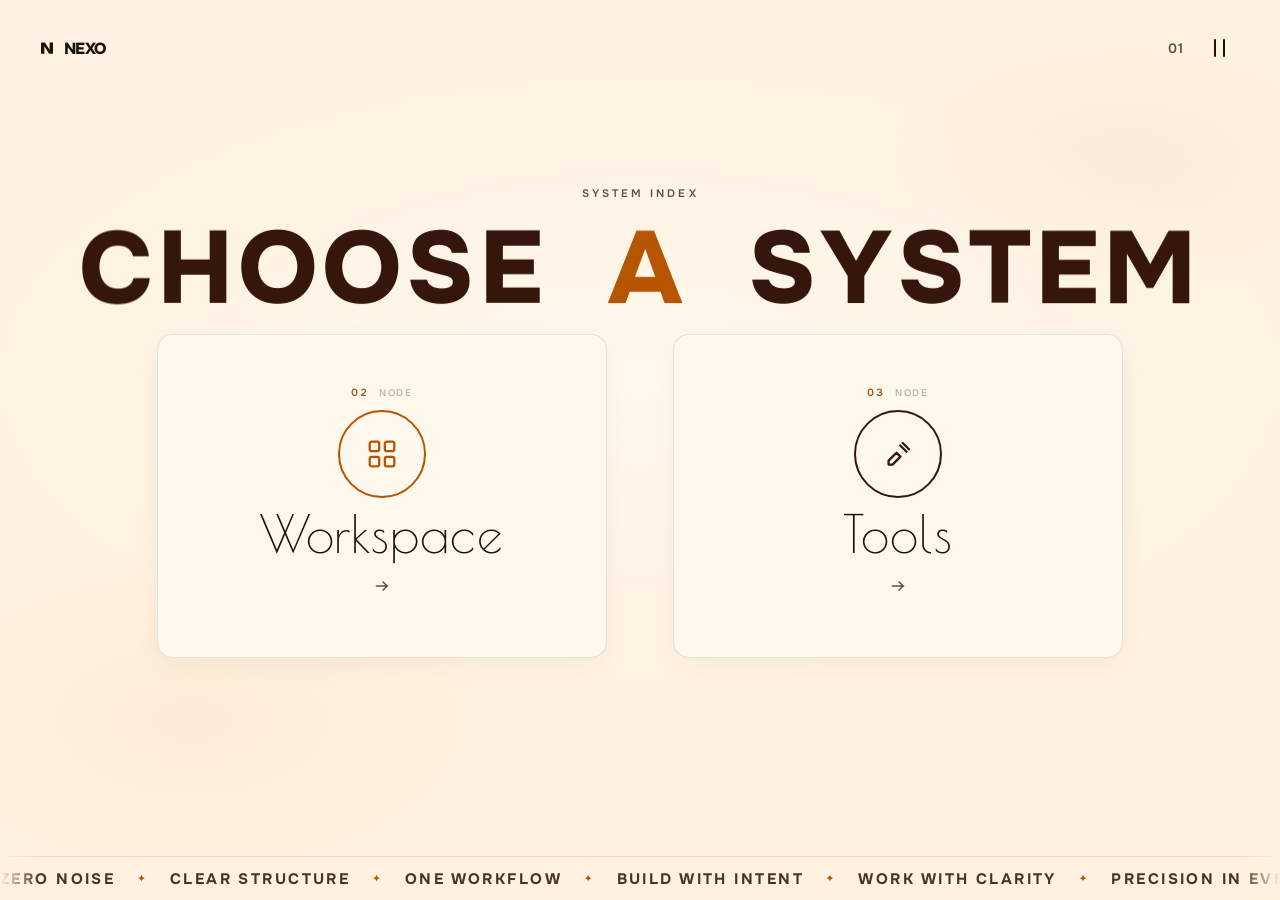
==== nexo-hero/index.html @ d5f2a780 "Add files via upload" ====
<!DOCTYPE html>
<html lang="en">
<head>
  <meta charset="UTF-8" />
  <meta name="viewport" content="width=device-width, initial-scale=1" />
  <title>NEXO — Choose a system</title>
  <meta name="description" content="NEXO workspace and tools in one place. Choose Workspace or Tools to continue — built for focused work." />
  <meta name="theme-color" content="#FFF2E0" />
  <link rel="icon" href="favicon.svg" type="image/svg+xml" />
  <link rel="apple-touch-icon" href="og.png" />
  <meta property="og:type" content="website" />
  <meta property="og:title" content="NEXO — Choose a system" />
  <meta property="og:description" content="Pick Workspace or Tools to continue. One calm system for projects and controls." />
  <meta property="og:image" content="og.png" />
  <meta property="og:image:width" content="1200" />
  <meta property="og:image:height" content="630" />
  <meta name="twitter:card" content="summary_large_image" />
  <meta name="twitter:title" content="NEXO — Choose a system" />
  <meta name="twitter:description" content="Pick Workspace or Tools to continue. One calm system for projects and controls." />
  <meta name="twitter:image" content="og.png" />
  <link rel="preconnect" href="https://fonts.googleapis.com" />
  <link rel="preconnect" href="https://fonts.gstatic.com" crossorigin />
  <link href="https://fonts.googleapis.com/css2?family=Inter:wght@500;600;700&family=Onest:wght@500;700;800&family=Poiret+One&display=swap" rel="stylesheet" />
  <link rel="stylesheet" href="nexo-menu/menu.css" />
  <link rel="stylesheet" href="nexo-wipe/wipe.css" />
  <link rel="stylesheet" href="nexo-login/login.css" />
  <link rel="stylesheet" href="style.css" />
  <link rel="stylesheet" href="nexo-workspace/workspace.css" />
  <link rel="stylesheet" href="nexo-tools/tools.css" />
  <link rel="stylesheet" href="vendor/lenis.css" />
  <link rel="stylesheet" href="nexo-scroll.css" />
  <script>
    /* Early session restore flag — runs before first paint to avoid hero flash */
    (function () {
      try {
        var s = sessionStorage.getItem("nexo_active_system");
        if (s === "workspace" || s === "tools") {
          document.documentElement.classList.add("nexo-will-restore");
        }
      } catch (e) {}
    })();
  </script>
  <style>
    /* Hold a neutral cream screen while session restores — no hero flash */
    html.nexo-will-restore body.is-booting .nav,
    html.nexo-will-restore body.is-booting .hero__eyebrow,
    html.nexo-will-restore body.is-booting .hero__title,
    html.nexo-will-restore body.is-booting .chooser-cards,
    html.nexo-will-restore body.is-booting .page-marquee,
    html.nexo-will-restore body.is-booting .hero,
    html.nexo-will-restore body.is-booting .motion-lines {
      opacity: 0 !important;
      visibility: hidden !important;
      pointer-events: none !important;
    }
    html.nexo-will-restore body {
      background: #FFF2E0 !important;
    }
    /* Smooth fade-in once the module view is shown */
    html.nexo-will-restore .module-view.is-on {
      animation: nexoRestoreIn 0.28s ease-out both;
    }
    @keyframes nexoRestoreIn {
      from { opacity: 0; }
      to { opacity: 1; }
    }
  </style>
  <noscript>
    <style>
      /* If JS never runs, don't leave the hero permanently hidden — reveal it statically. */
      body.is-booting .nav,
      body.is-booting .hero__eyebrow,
      body.is-booting .hero__title,
      body.is-booting .chooser-cards,
      body.is-booting .page-marquee {
        opacity: 1 !important;
        pointer-events: auto !important;
      }
      body { overflow: auto !important; }
      html.nexo-will-restore body.is-booting .nav,
      html.nexo-will-restore body.is-booting .hero__eyebrow,
      html.nexo-will-restore body.is-booting .hero__title,
      html.nexo-will-restore body.is-booting .chooser-cards,
      html.nexo-will-restore body.is-booting .page-marquee {
        opacity: 1 !important;
        visibility: visible !important;
        pointer-events: auto !important;
      }
    </style>
  </noscript>
</head>
<body class="is-booting">
  <noscript>
    <p class="nexo-noscript">NEXO needs JavaScript to open Workspace and Tools. Enable JavaScript, then reload.</p>
  </noscript>

  <div id="nexoLive" class="sr-only" aria-live="polite" aria-atomic="true"></div>
  <div id="nexoToast" class="nexo-toast" role="status" aria-live="off" aria-atomic="true" hidden>
    <span id="nexoToastIcon" class="nexo-toast__icon" aria-hidden="true"></span>
    <span id="nexoToastText"></span>
    <button id="nexoToastAction" class="nexo-toast__action" type="button" hidden></button>
  </div>
  <div class="motion-lines" aria-hidden="true">
    <span></span><span></span><span></span><span></span>
  </div>

  <div id="nexoWipe" class="nexo-wipe" aria-hidden="true">
    <div class="pt__panel pt__panel--primary" id="nexoWipePrimary">
      <svg class="pt__cap pt__cap--top" viewBox="0 0 100 12" preserveAspectRatio="none" aria-hidden="true">
        <path d="M 0 12 C 30 0 70 0 100 12 Z"></path>
      </svg>
      <svg class="pt__cap pt__cap--bottom" viewBox="0 0 100 12" preserveAspectRatio="none" aria-hidden="true">
        <path d="M 0 0 C 30 12 70 12 100 0 Z"></path>
      </svg>
    </div>
    <div class="pt__panel pt__panel--ink" id="nexoWipeInk">
      <svg class="pt__cap pt__cap--top" viewBox="0 0 100 12" preserveAspectRatio="none" aria-hidden="true">
        <path d="M 0 12 C 30 0 70 0 100 12 Z"></path>
      </svg>
      <svg class="pt__cap pt__cap--bottom" viewBox="0 0 100 12" preserveAspectRatio="none" aria-hidden="true">
        <path d="M 0 0 C 30 12 70 12 100 0 Z"></path>
      </svg>
      <p class="pt__label" id="nexoWipeLabel">Home</p>
    </div>
  </div>


  <nav class="nav" aria-label="Primary">
    <a class="nav__logo interactive" href="#home" aria-label="NEXO home">
      <svg class="nav__mark" viewBox="0 0 24 24" aria-hidden="true">
        <path d="M4 4.5h5.2L15.5 14.2V4.5H20v15h-5.2L8.5 9.8V19.5H4V4.5Z" fill="currentColor"/>
      </svg>
      <span>NEXO</span>
    </a>
    <div class="nav__right">
      <span class="nav__num" aria-hidden="true">01</span>
      <button type="button" class="nav__menu interactive" id="menuBtn" aria-expanded="false" aria-controls="sideMenu" aria-label="Open menu">
        <span class="nav__menu-icon" aria-hidden="true">
          <span class="nav__menu-line nav__menu-line--1"></span>
          <span class="nav__menu-line nav__menu-line--2"></span>
        </span>
      </button>
    </div>
  </nav>

  <div class="menu-overlay" id="menuOverlay" aria-hidden="true">
    <div class="menu-scrim"></div>
  </div>
  <aside class="side-menu" id="sideMenu" role="dialog" aria-modal="true" aria-label="Site menu" aria-hidden="true">
    <div class="side-menu__orange" aria-hidden="true">
      <svg class="side-menu__orange-cap" viewBox="0 0 20 100" preserveAspectRatio="none">
        <path d="M 16 0 C 6 22, 2 48, 6 72 C 9 88, 13 96, 16 100 L 20 100 L 20 0 Z"></path>
      </svg>
      <div class="side-menu__orange-body"></div>
    </div>
    <div class="side-menu__brown">
      <svg class="side-menu__brown-cap" viewBox="0 0 20 100" preserveAspectRatio="none" aria-hidden="true">
        <path d="M 15.2 0 C 5.5 22, 1.8 48, 5.5 72 C 8.5 88, 12.5 96, 15.2 100 L 20 100 L 20 0 Z"></path>
      </svg>
      <div class="side-menu__sheet">
        <div class="side-menu__inner">
          <div class="side-menu__top">
            <span class="side-menu__label">Menu</span>
          </div>
          <ul class="side-menu__nav">
            <li><a href="#home" class="is-active interactive"><span class="side-menu__num">01</span> Home</a></li>
            <li><a href="#workspace" class="interactive"><span class="side-menu__num">02</span> Workspace</a></li>
            <li><a href="#tools" class="interactive"><span class="side-menu__num">03</span> Tools</a></li>
          </ul>
        </div>
      </div>
    </div>
  </aside>

  <main class="hero" id="home">
    <p class="hero__eyebrow" data-reveal>System index</p>
    <h1 class="hero__title" aria-label="CHOOSE A SYSTEM">
      <span class="hero__word" data-split>CHOOSE</span>
      <span class="hero__word accent" data-split>A</span>
      <span class="hero__word" data-split>SYSTEM</span>
    </h1>
    <div class="chooser-cards">
      <a href="#workspace" class="chooser-card workspace" data-system="workspace" aria-label="Continue to Workspace — sign in required" title="Sign in to open Workspace">
        <div class="chooser-card-border" aria-hidden="true"></div>
        <div class="overlay" aria-hidden="true"></div>
        <div class="chooser-card-meta">
          <span class="chooser-card-index">02</span>
          <span class="chooser-card-node">NODE</span>
        </div>
        <div class="circle" aria-hidden="true">
          <span class="icon">
            <svg viewBox="0 0 18 18" fill="none">
              <rect x="2.5" y="2.5" width="5" height="5" rx="1" stroke="currentColor" stroke-width="1.2"/>
              <rect x="10.5" y="2.5" width="5" height="5" rx="1" stroke="currentColor" stroke-width="1.2"/>
              <rect x="2.5" y="10.5" width="5" height="5" rx="1" stroke="currentColor" stroke-width="1.2"/>
              <rect x="10.5" y="10.5" width="5" height="5" rx="1" stroke="currentColor" stroke-width="1.2"/>
            </svg>
          </span>
        </div>
        <h3>Workspace</h3>
        <span class="card-arrow" aria-hidden="true">
          <svg viewBox="0 0 16 16" fill="none">
            <path d="M3 8h10M9 4.5L12.5 8 9 11.5" stroke="currentColor" stroke-width="1.35" stroke-linecap="round" stroke-linejoin="round"/>
          </svg>
        </span>
        <span class="chooser-card-foot">Continue to Workspace</span>
      </a>

      <a href="#tools" class="chooser-card tools" data-system="tools" aria-label="Continue to Tools — sign in required" title="Sign in to open Tools">
        <div class="chooser-card-border" aria-hidden="true"></div>
        <div class="overlay" aria-hidden="true"></div>
        <div class="chooser-card-meta">
          <span class="chooser-card-index">03</span>
          <span class="chooser-card-node">NODE</span>
        </div>
        <div class="circle" aria-hidden="true">
          <span class="icon">
            <svg viewBox="0 0 18 18" fill="none">
              <path d="M11.5 3.2l3.3 3.3M10.2 4.5l3.3 3.3M4 12.5l4.2-4.2 2.1 2.1L6.1 14.6H4v-2.1z" stroke="currentColor" stroke-width="1.2" stroke-linecap="round" stroke-linejoin="round"/>
            </svg>
          </span>
        </div>
        <h3>Tools</h3>
        <span class="card-arrow" aria-hidden="true">
          <svg viewBox="0 0 16 16" fill="none">
            <path d="M3 8h10M9 4.5L12.5 8 9 11.5" stroke="currentColor" stroke-width="1.35" stroke-linecap="round" stroke-linejoin="round"/>
          </svg>
        </span>
        <span class="chooser-card-foot">Continue to Tools</span>
      </a>
    </div>
  </main>

  <div class="ws-login" id="wsLogin" aria-hidden="true">
    <div class="ws-login__split">
      <div class="ws-login__brand" id="wsLoginBrand" aria-hidden="true">
        <div class="ws-login__guides" id="wsLoginGuides">
          <span class="ws-login__guide ws-login__guide--h1"></span>
          <span class="ws-login__guide ws-login__guide--h2"></span>
          <span class="ws-login__guide ws-login__guide--d1"></span>
          <span class="ws-login__guide ws-login__guide--d2"></span>
        </div>
        <div class="ws-login__w-stage" id="wsWStage">
          <span class="ws-login__origin"></span>
          <svg class="ws-login__w-svg" id="wsMarkW" data-mark="w" viewBox="0 0 200 180" fill="none" xmlns="http://www.w3.org/2000/svg" aria-hidden="true">
            <path class="ws-login__w-ghost" d="M18 28 L50 28 L76 130 L100 58 L124 130 L150 28 L182 28 L142 152 L112 152 L100 108 L88 152 L58 152 Z"/>
            <path class="ws-login__w-stroke ws-login__w-stroke--1" d="M18 28 L50 28 L76 130"/>
            <path class="ws-login__w-stroke ws-login__w-stroke--2" d="M76 130 L100 58"/>
            <path class="ws-login__w-stroke ws-login__w-stroke--3" d="M100 58 L124 130"/>
            <path class="ws-login__w-stroke ws-login__w-stroke--4" d="M124 130 L150 28 L182 28"/>
            <path class="ws-login__w-stroke ws-login__w-stroke--5" d="M58 152 L88 152 L100 108 L112 152 L142 152"/>
            <path class="ws-login__w-fill" d="M18 28 L50 28 L76 130 L100 58 L124 130 L150 28 L182 28 L142 152 L112 152 L100 108 L88 152 L58 152 Z"/>
          </svg>
          <svg class="ws-login__w-svg" id="wsMarkT" data-mark="t" viewBox="0 0 200 180" fill="none" xmlns="http://www.w3.org/2000/svg" aria-hidden="true" hidden>
            <path class="ws-login__w-ghost" d="M28 28 L172 28 L172 55 L118 55 L118 152 L82 152 L82 55 L28 55 Z"/>
            <path class="ws-login__w-stroke ws-login__w-stroke--1" d="M28 42 L100 42"/>
            <path class="ws-login__w-stroke ws-login__w-stroke--2" d="M100 42 L172 42"/>
            <path class="ws-login__w-stroke ws-login__w-stroke--3" d="M100 42 L100 152"/>
            <path class="ws-login__w-stroke ws-login__w-stroke--4" d="M100 100 L100 152"/>
            <path class="ws-login__w-stroke ws-login__w-stroke--5" d="M82 152 L118 152"/>
            <path class="ws-login__w-fill" d="M28 28 L172 28 L172 55 L118 55 L118 152 L82 152 L82 55 L28 55 Z"/>
          </svg>
        </div>
        <span class="ws-login__meta-l" id="wsLoginMetaL">NEXO / SYSTEM 02</span>
      </div>
      <div class="ws-login__divider" aria-hidden="true">
        <svg viewBox="0 0 56 1000" preserveAspectRatio="none" xmlns="http://www.w3.org/2000/svg">
          <path d="M30 0 C 22 140, 40 280, 26 420 C 14 560, 42 700, 28 820 C 18 910, 34 960, 30 1000 L 56 1000 L 56 0 Z"/>
        </svg>
      </div>
      <div class="ws-login__panel" role="dialog" aria-modal="true" aria-labelledby="wsLoginTitle">
        <div class="ws-login__panel-inner">
          <button type="button" class="ws-login__back interactive" id="wsLoginBack" aria-label="Back to system selection">
            <span class="ws-login__back-icon" aria-hidden="true">
              <svg viewBox="0 0 24 24" fill="none" stroke="currentColor" stroke-width="1.7" stroke-linecap="round" stroke-linejoin="round">
                <path d="M19 12H5"/><path d="M12 19l-7-7 7-7"/>
              </svg>
            </span>
            <span>Back to systems</span>
          </button>
          <h2 class="ws-login__title" id="wsLoginTitle"><span>Sign in to</span><span id="wsLoginTitleTarget">Workspace</span></h2>
          <p class="ws-login__subtitle" id="wsLoginSubtitle">Use your NEXO credentials to enter this system.</p>
          <p class="ws-login__hint" id="wsLoginHint">Demo access · <strong>admin</strong> / <strong>admin</strong></p>
          <p class="ws-login__error" id="wsLoginError" role="alert" aria-live="assertive"></p>
          <form class="ws-login__form" id="wsLoginForm" action="#" method="post" autocomplete="on" novalidate>
            <div class="ws-login__field">
              <label for="wsUser">Username</label>
              <div class="ws-login__input" id="wsUserWrap">
                <svg class="ws-login__input-icon" viewBox="0 0 24 24" fill="none" stroke="currentColor" stroke-width="1.55" stroke-linecap="round" stroke-linejoin="round" aria-hidden="true">
                  <circle cx="12" cy="8" r="3.25"/>
                  <path d="M5.5 19.5c.9-3.2 3.3-5 6.5-5s5.6 1.8 6.5 5"/>
                </svg>
                <input id="wsUser" name="username" type="text" placeholder="Your username" autocomplete="username" autocapitalize="none" autocorrect="off" spellcheck="false" maxlength="100" required aria-describedby="wsLoginError" />
              </div>
            </div>
            <div class="ws-login__field">
              <label for="wsPass">Password</label>
              <div class="ws-login__input pw-wrap" id="wsPassWrap">
                <svg class="ws-login__input-icon" viewBox="0 0 24 24" fill="none" stroke="currentColor" stroke-width="1.55" stroke-linecap="round" stroke-linejoin="round" aria-hidden="true">
                  <rect x="4" y="10" width="16" height="10" rx="1.5"/>
                  <path d="M8 10V7a4 4 0 0 1 8 0v3"/>
                </svg>
                <input id="wsPass" name="password" type="password" placeholder="Enter your password" autocomplete="current-password" required aria-describedby="wsLoginError" />
                <button type="button" class="ws-login__eye interactive" id="wsPassToggle" aria-label="Show password" aria-pressed="false">
                  <svg viewBox="0 0 24 24" fill="none" stroke="currentColor" stroke-width="1.55" stroke-linecap="round" stroke-linejoin="round" aria-hidden="true">
                    <path d="M1 12s4-7 11-7 11 7 11 7-4 7-11 7-11-7-11-7z"/>
                    <circle cx="12" cy="12" r="3"/>
                  </svg>
                </button>
              </div>
              <div class="ws-login__field-row">
                <button type="button" class="ws-login__forgot interactive" id="wsForgot">Forgot password?</button>
              </div>
            </div>
            <button type="submit" class="ws-login__submit interactive" id="wsLoginSubmit">
              <span class="ws-login__submit-label" id="wsLoginSubmitLabel">Sign in to Workspace</span>
              <span class="ws-login__submit-arrow" aria-hidden="true">
                <svg viewBox="0 0 16 16" fill="none" stroke="currentColor" stroke-width="1.55" stroke-linecap="round" stroke-linejoin="round">
                  <path d="M3 8h10"/><path d="M9 4.5L12.5 8 9 11.5"/>
                </svg>
              </span>
              <span class="ws-login__submit-shine" aria-hidden="true"></span>
            </button>
          </form>
        </div>
        <span class="ws-login__meta-r">SECURE ACCESS · 2026</span>
      </div>
    </div>
  </div>
  <div class="carrot-rain" id="carrotRain" aria-hidden="true"></div>

  <!-- ===== WORKSPACE (original NEXO phase-2 chrome) ===== -->
    <section class="module-view" id="view-workspace" hidden aria-hidden="true">
<aside class="nexo-rail" id="nexoRail" aria-label="Quick navigation">
    <span class="nexo-rail__thumb" id="nexoRailThumb" aria-hidden="true"></span>
    <span class="nexo-rail__edge" id="nexoRailEdge" aria-hidden="true"></span>
    <button type="button" class="nexo-rail__logo" id="nexoRailHome" data-tip="Home" title="Home">W</button>
    <div class="nexo-rail__mid">
<button type="button" class="nexo-rail__btn is-active" data-page="dashboard" data-tip="Dashboard" aria-label="Dashboard">
      <svg viewBox="0 0 20 20" fill="none" aria-hidden="true"><rect x="3" y="3" width="6" height="6" rx="1.2" stroke="currentColor" stroke-width="1.5"/><rect x="11" y="3" width="6" height="6" rx="1.2" stroke="currentColor" stroke-width="1.5"/><rect x="3" y="11" width="6" height="6" rx="1.2" stroke="currentColor" stroke-width="1.5"/><rect x="11" y="11" width="6" height="6" rx="1.2" stroke="currentColor" stroke-width="1.5"/></svg>
    </button>
    <button type="button" class="nexo-rail__btn" data-page="new" data-tip="New" aria-label="New">
      <svg viewBox="0 0 20 20" fill="none" stroke="currentColor" stroke-width="1.5" aria-hidden="true"><path d="M10 4v12M4 10h12" stroke-linecap="round"/></svg>
    </button>
    <button type="button" class="nexo-rail__btn" data-page="search" data-tip="Search" aria-label="Search">
      <svg viewBox="0 0 20 20" fill="none" stroke="currentColor" stroke-width="1.5" aria-hidden="true"><circle cx="9" cy="9" r="5.5"/><path d="M13.5 13.5L17 17" stroke-linecap="round"/></svg>
    </button>
    <button type="button" class="nexo-rail__btn" data-page="all" data-tip="History" aria-label="History">
      <svg viewBox="0 0 20 20" fill="none" stroke="currentColor" stroke-width="1.5" aria-hidden="true"><path d="M4 5h12M4 10h12M4 15h8" stroke-linecap="round"/></svg>
    </button>
    <button type="button" class="nexo-rail__btn" data-page="trash" data-tip="Trash" aria-label="Trash">
      <svg viewBox="0 0 20 20" fill="none" stroke="currentColor" stroke-width="1.5" aria-hidden="true"><path d="M5 6h10l-.8 10.2A1 1 0 0113.2 17H6.8a1 1 0 01-1-.8L5 6zM8 6V4.5A1.5 1.5 0 019.5 3h1A1.5 1.5 0 0112 4.5V6M3.5 6h13" stroke-linecap="round" stroke-linejoin="round"/></svg>
    </button>
    <button type="button" class="nexo-rail__btn" data-page="parties" data-tip="Parties" aria-label="Parties">
      <svg viewBox="0 0 20 20" fill="none" stroke="currentColor" stroke-width="1.5" aria-hidden="true"><circle cx="10" cy="7" r="2.5"/><path d="M4.5 16c0-2.5 2.5-4 5.5-4s5.5 1.5 5.5 4" stroke-linecap="round"/></svg>
    </button>
    <button type="button" class="nexo-rail__btn" data-page="ledger" data-tip="Ledger" aria-label="Ledger">
      <svg viewBox="0 0 20 20" fill="none" stroke="currentColor" stroke-width="1.5" aria-hidden="true"><rect x="4" y="3" width="12" height="14" rx="1.5"/><path d="M7 7h6M7 10h6M7 13h4" stroke-linecap="round"/></svg>
    </button>
    <button type="button" class="nexo-rail__btn" data-page="banks" data-tip="Banks" aria-label="Banks">
      <svg viewBox="0 0 20 20" fill="none" stroke="currentColor" stroke-width="1.5" aria-hidden="true"><path d="M3 8l7-4 7 4M4 8v7h12V8M2 16h16" stroke-linecap="round" stroke-linejoin="round"/></svg>
    </button>
    </div>
    <div class="nexo-rail__foot">
    <button type="button" class="nexo-rail__btn" data-page="settings" data-tip="Settings" aria-label="Settings">
      <svg viewBox="0 0 20 20" fill="none" stroke="currentColor" stroke-width="1.5" aria-hidden="true"><circle cx="10" cy="10" r="2.5"/><path d="M10 3.5v2M10 14.5v2M3.5 10h2M14.5 10h2M5.4 5.4l1.4 1.4M13.2 13.2l1.4 1.4M5.4 14.6l1.4-1.4M13.2 6.8l1.4-1.4" stroke-linecap="round"/></svg>
    </button>
    <button type="button" class="nexo-rail__btn rail-admin-only" data-page="admin" data-tip="Admin" aria-label="Admin">
      <svg viewBox="0 0 20 20" fill="none" stroke="currentColor" stroke-width="1.5" aria-hidden="true"><path d="M10 2.5l1.8 3.6 4 .6-2.9 2.8.7 4L10 11.8 6.4 13.5l.7-4L4.2 6.7l4-.6L10 2.5z" stroke-linejoin="round"/></svg>
    </button>
    </div>
  </aside>

<header class="nexo-shell" id="nexoShell" role="banner">
    <div class="nexo-shell__left">
      <button type="button" class="nexo-shell__rail-btn" id="nexoShellRailBtn" aria-label="Toggle sidebar" data-tip="Sidebar">
        <svg viewBox="0 0 24 24" fill="none" stroke="currentColor" stroke-width="1.8" stroke-linecap="round" aria-hidden="true">
          <rect x="3" y="4" width="18" height="16" rx="2"/>
          <path d="M9 4v16"/>
        </svg>
      </button>
      <span class="nexo-shell__app">Workspace</span>
    </div>
    <div class="nexo-shell__right">
      <button type="button" class="nexo-shell__btn nexo-shell__btn--icon" id="nexoShellBackup" aria-label="Backup" data-tip="Backup">
        <svg viewBox="0 0 16 16" fill="none" aria-hidden="true"><path d="M8 2.5v8M5 7.5l3 3 3-3M3 12.5h10" stroke="currentColor" stroke-width="1.4" stroke-linecap="round" stroke-linejoin="round"/></svg>
      </button>
      <button type="button" class="nexo-shell__btn nexo-shell__btn--icon" id="nexoShellRestore" aria-label="Restore" data-tip="Restore">
        <svg viewBox="0 0 16 16" fill="none" aria-hidden="true"><path d="M8 13.5v-8M5 8.5l3-3 3 3M3 3.5h10" stroke="currentColor" stroke-width="1.4" stroke-linecap="round" stroke-linejoin="round"/></svg>
      </button>
      <button type="button" class="nexo-shell__btn nexo-shell__btn--exit" id="nexoShellExit" aria-label="Exit">
        <svg viewBox="0 0 16 16" fill="none" aria-hidden="true"><path d="M6 3.5L2.5 8 6 12.5M2.5 8H13.5" stroke="currentColor" stroke-width="1.4" stroke-linecap="round" stroke-linejoin="round"/></svg>
        <span class="label">Exit</span>
      </button>
    </div>
  </header>

  <div class="topbar">
    <div class="topbar-actions">
      <div class="nexo-search nexo-search--top topbar-search">
        <svg viewBox="0 0 24 24" fill="none" stroke="currentColor" stroke-width="2" stroke-linecap="round" stroke-linejoin="round" aria-hidden="true"><circle cx="11" cy="11" r="7"/><line x1="21" y1="21" x2="16.65" y2="16.65"/></svg>
        <input id="topSearchInput" type="text" placeholder="Search party, slip no..." autocomplete="off" />
        <kbd>/</kbd>
      </div>
    </div>
    <div class="topbar-center">
      <h1 class="topbar-page-title" id="topbarTitle">DASHBOARD</h1>
      <p class="topbar-page-meta" id="topbarMeta"></p>
    </div>
    <div class="topbar-end">
      <button type="button" class="btn" data-page="search" id="topbarFindBtn">Find</button>
      <button type="button" class="btn primary" data-page="new" id="topbarNewBtn">+ New Slip</button>
      <button type="button" class="btn" id="topbarBlankBtn" title="Start a blank new slip" hidden>+ Blank</button>
      <button type="button" class="btn primary" id="topbarSaveBtn" title="Save (Ctrl+Enter)" hidden>Save</button>
      <span class="search-result-pill" id="topbarSearchMeta" hidden>0 results</span>
      <button type="button" class="btn primary" id="topbarSearchBtn" title="Run search" hidden>Search</button>
      <span class="search-result-pill" id="topbarHistoryMeta" hidden>0 slips</span>
      <button type="button" class="btn" id="topbarHistoryRefresh" title="Reload list" hidden>Refresh</button>
      <button type="button" class="btn" id="topbarHistoryPrint" title="Print full register" hidden>Print</button>
      <span class="nexo-del-slot nexo-del-slot--md"><button type="button" class="nexo-del nexo-del--md" id="topbarHistoryDelete" data-label="Delete" title="Move selected to Deleted" aria-label="Delete selected" hidden><span class="nexo-del__gfx" aria-hidden="true"><svg class="nexo-del__lid" viewBox="0 0 448 512" focusable="false"><path d="M135.2 17.7L128 32H32C14.3 32 0 46.3 0 64S14.3 96 32 96H416c17.7 0 32-14.3 32-32s-14.3-32-32-32H320l-7.2-14.3C307.4 6.8 296.3 0 284.2 0H163.8c-12.1 0-23.2 6.8-28.6 17.7z"/></svg><svg class="nexo-del__can" viewBox="0 0 448 512" focusable="false"><path d="M416 128H32L53.2 467c1.6 25.3 22.6 45 47.9 45H346.9c25.3 0 46.3-19.7 47.9-45L416 128z"/></svg></span></button></span>
      <span class="search-result-pill" id="topbarTrashMeta" hidden>0 slips</span>
      <button type="button" class="btn" id="topbarTrashRefresh" title="Reload list" hidden>Refresh</button>
      <button type="button" class="btn" id="topbarTrashPrint" title="Print deleted register" hidden>Print</button>
      <button type="button" class="btn primary" id="topbarTrashRestore" title="Restore selected slips" hidden>Restore selected</button>
      <span class="nexo-del-slot nexo-del-slot--md"><button type="button" class="nexo-del nexo-del--md" id="topbarTrashDestroy" data-label="Delete" title="Permanently delete selected" aria-label="Permanently delete selected" hidden><span class="nexo-del__gfx" aria-hidden="true"><svg class="nexo-del__lid" viewBox="0 0 448 512" focusable="false"><path d="M135.2 17.7L128 32H32C14.3 32 0 46.3 0 64S14.3 96 32 96H416c17.7 0 32-14.3 32-32s-14.3-32-32-32H320l-7.2-14.3C307.4 6.8 296.3 0 284.2 0H163.8c-12.1 0-23.2 6.8-28.6 17.7z"/></svg><svg class="nexo-del__can" viewBox="0 0 448 512" focusable="false"><path d="M416 128H32L53.2 467c1.6 25.3 22.6 45 47.9 45H346.9c25.3 0 46.3-19.7 47.9-45L416 128z"/></svg></span></button></span>
      <span class="search-result-pill" id="topbarPartiesMeta" hidden>0 parties</span>
      <span class="search-result-pill" id="topbarBanksMeta" hidden>0 banks</span>
      <span class="search-result-pill" id="topbarLedgerMeta" hidden>Select party</span>
      <button type="button" class="btn" id="topbarLedgerReset" title="Clear filters" hidden>Reset</button>
      <button type="button" class="btn" id="topbarLedgerPrint" title="Print ledger" hidden>Print</button>
      <button type="button" class="btn" id="topbarLedgerExport" title="Export to CSV" hidden>Export CSV</button>
      <span class="search-result-pill" id="topbarSettingsMeta" hidden>Settings</span>
      <span class="search-result-pill" id="topbarAdminMeta" hidden>0 users</span>
    </div>
  </div>

  <input type="file" id="nexoRestoreFile" accept=".json,application/json" hidden />

  <div class="ws-stage" aria-label="Workspace">
    <div class="ws-stage-body">
    <div class="ws-stage__scroll">
    <section class="ws-page is-active" id="ws-page-dashboard" data-ws-page="dashboard">
      <div class="dash-cards" role="list">
        <article class="stat-card kpi-card" data-page="all" role="listitem" tabindex="0">
          <div class="pulse-ambient" aria-hidden="true"></div>
          <div class="stat-card-top">
            <div class="stat-icon icon-badge stat-icon-a" aria-hidden="true">
              <svg viewBox="0 0 24 24" fill="none" stroke="currentColor" stroke-width="1.75" stroke-linecap="round" stroke-linejoin="round"><path d="M9 3h6a2 2 0 0 1 2 2v14l-2.5-1.5L12 19l-2.5-1.5L7 19V5a2 2 0 0 1 2-2z"/><line x1="9" y1="8" x2="15" y2="8"/><line x1="9" y1="12" x2="15" y2="12"/></svg>
            </div>
            <span class="status-capsule stat-trend flat" id="dCountTrend" aria-hidden="true"></span>
          </div>
          <div class="stat-card-body">
            <p class="stat-label">Total slips</p>
            <div class="stat-value-row">
              <span class="stat-value" id="dCount">0</span>
              <span class="stat-sub" id="dCountMeta">0 records · All time</span>
            </div>
          </div>
          <div class="stat-card-footer">
            <span class="stat-foot-meta">ALL TIME</span>
            <span class="stat-card-hint action-link">HISTORY <svg viewBox="0 0 24 24" width="14" height="14" fill="none" stroke="currentColor" stroke-width="2.5" aria-hidden="true"><path d="M14 5l7 7m0 0l-7 7m7-7H3" stroke-linecap="round" stroke-linejoin="round"/></svg></span>
          </div>
        </article>
        <article class="stat-card kpi-card" data-page="all" role="listitem" tabindex="0">
          <div class="pulse-ambient" aria-hidden="true"></div>
          <div class="stat-card-top">
            <div class="stat-icon icon-badge stat-icon-b" aria-hidden="true">
              <svg viewBox="0 0 24 24" fill="none" stroke="currentColor" stroke-width="1.75" stroke-linecap="round" stroke-linejoin="round"><rect x="2" y="6" width="20" height="13" rx="2"/><path d="M2 10h20"/><circle cx="17" cy="14.5" r="1.6"/></svg>
            </div>
            <span class="status-capsule stat-trend up" id="dAmountTrend" aria-hidden="true"></span>
          </div>
          <div class="stat-card-body">
            <p class="stat-label">Total amount</p>
            <div class="stat-value-row">
              <span class="stat-value" id="dAmount">0.00</span>
              <span class="stat-sub" id="dAmountMeta">All time</span>
            </div>
          </div>
          <div class="stat-card-footer">
            <span class="stat-foot-meta">ALL TIME</span>
            <span class="stat-card-hint action-link">HISTORY <svg viewBox="0 0 24 24" width="14" height="14" fill="none" stroke="currentColor" stroke-width="2.5" aria-hidden="true"><path d="M14 5l7 7m0 0l-7 7m7-7H3" stroke-linecap="round" stroke-linejoin="round"/></svg></span>
          </div>
        </article>
        <article class="stat-card kpi-card" data-page="search" data-today="1" role="listitem" tabindex="0">
          <div class="pulse-ambient" aria-hidden="true"></div>
          <div class="stat-card-top">
            <div class="stat-icon icon-badge stat-icon-c" aria-hidden="true">
              <svg viewBox="0 0 24 24" fill="none" stroke="currentColor" stroke-width="1.75" stroke-linecap="round" stroke-linejoin="round"><rect x="3" y="4" width="18" height="17" rx="2"/><line x1="3" y1="9" x2="21" y2="9"/><line x1="8" y1="2" x2="8" y2="6"/><line x1="16" y1="2" x2="16" y2="6"/><circle cx="12" cy="14.5" r="1.8" fill="currentColor" stroke="none"/></svg>
            </div>
            <span class="status-capsule stat-trend flat" id="dTodayTrend" aria-hidden="true"></span>
          </div>
          <div class="stat-card-body">
            <p class="stat-label">Today</p>
            <div class="stat-value-row">
              <span class="stat-value" id="dToday">0</span>
              <span class="stat-sub" id="dTodayMeta">0.00 today</span>
            </div>
          </div>
          <div class="stat-card-footer">
            <span class="stat-foot-meta">TODAY</span>
            <span class="stat-card-hint action-link">FILTER <svg viewBox="0 0 24 24" width="14" height="14" fill="none" stroke="currentColor" stroke-width="2.5" aria-hidden="true"><path d="M14 5l7 7m0 0l-7 7m7-7H3" stroke-linecap="round" stroke-linejoin="round"/></svg></span>
          </div>
        </article>
        <article class="stat-card kpi-card" data-page="search" data-month="1" role="listitem" tabindex="0">
          <div class="pulse-ambient" aria-hidden="true"></div>
          <div class="stat-card-top">
            <div class="stat-icon icon-badge stat-icon-d" aria-hidden="true">
              <svg viewBox="0 0 24 24" fill="none" stroke="currentColor" stroke-width="1.75" stroke-linecap="round" stroke-linejoin="round"><path d="M12 2l2.5 6.5L21 9l-5 4.5L17.5 21 12 17l-5.5 4L8 13.5 3 9l6.5-.5z"/></svg>
            </div>
            <span class="status-capsule stat-trend flat" id="dMonthTrend" aria-hidden="true"></span>
          </div>
          <div class="stat-card-body">
            <p class="stat-label">This month</p>
            <div class="stat-value-row">
              <span class="stat-value" id="dMonth">0</span>
              <span class="stat-sub" id="dMonthMeta">0.00 this month</span>
            </div>
          </div>
          <div class="stat-card-footer">
            <span class="stat-foot-meta">THIS MONTH</span>
            <span class="stat-card-hint action-link">REPORT <svg viewBox="0 0 24 24" width="14" height="14" fill="none" stroke="currentColor" stroke-width="2.5" aria-hidden="true"><path d="M14 5l7 7m0 0l-7 7m7-7H3" stroke-linecap="round" stroke-linejoin="round"/></svg></span>
          </div>
        </article>
      </div>

      <div class="dash-charts" aria-label="Dashboard charts">
        <article class="chart-panel chart-panel--analytics">
          <header class="chart-panel__head">
            <div class="chart-panel__title-row">
              <span class="chart-panel__icon" aria-hidden="true">
                <svg viewBox="0 0 24 24" fill="none" stroke="currentColor" stroke-width="1.75" stroke-linecap="round" stroke-linejoin="round"><path d="M3 17l5-6 4 4 6-9 3 3"/><path d="M14 6h5v5"/></svg>
              </span>
              <div>
                <h3 class="chart-panel__title">Money flow</h3>
                <p class="chart-panel__sub">Monthly totals by amount</p>
              </div>
            </div>
            <div class="chart-panel__head-right">
              <div class="chart-panel__legend">
                <span class="chart-legend chart-legend--expense"><i></i> Total</span>
                <span class="chart-legend chart-legend--income"><i></i> Peak month</span>
              </div>
              <div class="flow-year-controls" role="group" aria-label="Chart year">
                <button type="button" class="btn-small flow-year-btn" id="flowYearPrev" title="Previous year" aria-label="Previous year">‹</button>
                <span class="panel-year" id="flowYear">2026</span>
                <button type="button" class="btn-small flow-year-btn" id="flowYearNext" title="Next year" aria-label="Next year">›</button>
              </div>
            </div>
          </header>
          <div class="chart-line mf-chartjs" id="flowChart" role="img" aria-label="Money flow income and expenses"><canvas id="flowChartCanvas"></canvas></div>
          <div class="flow-year-sum">Year total · <strong id="flowYearTotal">—</strong></div>
        </article>

        <article class="chart-panel chart-panel--report">
          <header class="chart-panel__head">
            <div class="chart-panel__title-row">
              <span class="chart-panel__icon" aria-hidden="true">
                <svg viewBox="0 0 24 24" fill="none" stroke="currentColor" stroke-width="1.75" stroke-linecap="round" stroke-linejoin="round"><rect x="3" y="3" width="7" height="7" rx="1.5"/><rect x="14" y="3" width="7" height="7" rx="1.5"/><rect x="3" y="14" width="7" height="7" rx="1.5"/><rect x="14" y="14" width="7" height="7" rx="1.5"/></svg>
              </span>
              <div>
                <h3 class="chart-panel__title">Bank distribution</h3>
                <p class="chart-panel__sub">Top banks by amount</p>
              </div>
            </div>
          </header>
          <div class="tx-report" id="bankReport" role="img" aria-label="Bank distribution by share"></div>
        </article>
      </div>

      <section class="dash-tx-panel" aria-label="Recent transactions">
        <header class="dash-tx-panel__head">
          <div>
            <h3 class="dash-tx-panel__title">Recent transactions</h3>
          </div>
          <button type="button" class="btn-small dash-tx-viewall" data-page="all" id="dashTxViewAll">View all</button>
        </header>
        <div class="dash-tx-table" id="dashTransactions" role="table" aria-label="Recent transactions list"></div>
      </section>
    </section>

        <section class="ws-page" hidden id="ws-page-new" data-ws-page="new">

      <div class="panel new-slip-panel">
        <header class="new-slip-head">
          <div class="session-bar" id="sessionBar" aria-live="polite">
            <div class="session-bar-left">
              <span class="session-stats">This session: <strong id="sessionCount">0</strong> slip(s) · <strong id="sessionTotal">0.00</strong> · last <strong id="sessionLastSr">—</strong></span>
              <button type="button" class="btn session-undo-btn" id="undoLastSaveBtn" hidden>Undo last save</button>
            </div>
          </div>
          <h2 class="new-slip-title">Enter transaction details</h2>
          <p class="new-slip-keys" id="newSlipKeys">Ctrl+Enter save · Ctrl+Z last route · F2 duplicate · F3 blank</p>
        </header>

        <div class="grid new-slip-grid">
          <!-- Row 1: Date + Serial -->
          <div class="field">
            <label for="slipDate">Slip date <span class="req-star" title="Required">*</span></label>
            <input id="slipDate" type="date" aria-required="true" aria-describedby="err-slipDate" />
            <div class="field-msg" id="err-slipDate" role="alert"></div>
          </div>

          <div class="field serial-voucher-field">
            <div class="slipno-row serial-voucher-row">
              <div class="sr-label-cell">
                <label for="serialNo">SR / Serial no. <span class="req-star" title="Required">*</span></label>
                <div class="sr-edit-status" id="srEditStatus" hidden>
                  <span id="newEditBannerText">Editing</span>
                  <button type="button" class="sr-edit-cancel" id="newEditCancelBtn">Cancel</button>
                </div>
              </div>
              <div class="serial-input-wrap">
                <input id="serialNo" aria-required="true" aria-describedby="err-serialNo srEditStatus" placeholder="e.g. 1" autocomplete="off" title="Type SR and press Enter to open. Use Up/Down to browse saved slips." />
                <div class="sr-stepper" title="Step serial number">
                  <button type="button" class="sr-step" id="srNextBtn" aria-label="Increase serial number">
                    <svg viewBox="0 0 12 8" width="12" height="8" aria-hidden="true"><path d="M1 6.5L6 1.5L11 6.5" fill="none" stroke="currentColor" stroke-width="1.6" stroke-linecap="round" stroke-linejoin="round"/></svg>
                  </button>
                  <button type="button" class="sr-step" id="srPrevBtn" aria-label="Decrease serial number">
                    <svg viewBox="0 0 12 8" width="12" height="8" aria-hidden="true"><path d="M1 1.5L6 6.5L11 1.5" fill="none" stroke="currentColor" stroke-width="1.6" stroke-linecap="round" stroke-linejoin="round"/></svg>
                  </button>
                </div>
              </div>
              <div class="sr-btn-group">
                <button type="button" class="btn-small sr-auto-btn" id="suggestSlipNoBtn" title="Fill next serial">Auto</button>
                <button type="button" class="btn-small sr-new-btn" id="srNewBtnInline" title="Blank new slip">+ New</button>
                <label class="btn-small sr-upload-btn" for="slipAttachFile" title="Upload slip screenshot from PC">
                  <svg viewBox="0 0 24 24" width="12" height="12" fill="none" stroke="currentColor" stroke-width="2" stroke-linecap="round" stroke-linejoin="round" aria-hidden="true"><path d="M21.44 11.05l-9.19 9.19a6 6 0 0 1-8.49-8.49l9.19-9.19a4 4 0 0 1 5.66 5.66l-9.2 9.19a2 2 0 0 1-2.83-2.83l8.49-8.48"/></svg>
                  Upload
                </label>
                <input type="file" id="slipAttachFile" accept="image/*" multiple hidden />
              </div>
            </div>
            <div class="field-msg" id="err-serialNo" role="alert"></div>
            <ul class="slip-attach__list sr-attach-list" id="slipAttachList" aria-live="polite"></ul>
          </div>

          <!-- Row 2: From / To with swap -->
          <div class="field">
            <div class="field-label-row">
              <label for="fromParty">From person / party <span class="req-star" title="Required">*</span></label>
              <span class="last-route-row" id="lastRouteRow" hidden>
                <button type="button" class="last-route-chip" id="lastRouteChip" title="Fill last From → To (Ctrl+Z)">Last route</button>
              </span>
            </div>
            <div class="party-from-row">
              <button type="button" class="swap-btn" id="swapPartiesBtn" title="Swap From and To" aria-label="Swap parties">
                <svg viewBox="0 0 24 24" width="16" height="16" fill="none" stroke="currentColor" stroke-width="2" stroke-linecap="round" stroke-linejoin="round" aria-hidden="true"><path d="M7 16V4"/><path d="M3 8l4-4 4 4"/><path d="M17 8v12"/><path d="M13 16l4 4 4-4"/></svg>
              </button>
              <div class="party-pair-input autocomplete" style="flex:1;min-width:0;position:relative">
                <input id="fromParty" autocomplete="off" placeholder="Type or select party" aria-required="true" aria-describedby="err-fromParty" />
                <div class="suggestions" id="fromSuggest"></div>
                <div class="field-msg" id="err-fromParty" role="alert"></div>
              </div>
            </div>
          </div>

          <div class="field">
            <div class="field-label-row">
              <label for="toParty">To person / party <span class="req-star" title="Required">*</span></label>
            </div>
            <div class="party-pair-input autocomplete" style="position:relative">
              <input id="toParty" autocomplete="off" placeholder="Type or select party" aria-required="true" aria-describedby="err-toParty" />
              <div class="suggestions" id="toSuggest"></div>
              <div class="field-msg" id="err-toParty" role="alert"></div>
            </div>
          </div>

          <!-- Status notes under From/To — zero layout shift (overlay style like field errors) -->
          <div class="new-slip-fullrow form-status-slot" aria-live="polite">
            <div class="same-party-warn" id="samePartyWarn" hidden role="status">From and To are the same party — check before saving.</div>
          </div>

<!-- Row 3: Amount + Bank -->
          <div class="field amount-field">
            <label for="amount">Amount <span class="req-star" title="Required">*</span></label>
            <input id="amount" inputmode="decimal" placeholder="0.00" aria-required="true" aria-describedby="err-amount amountWords" />
            <div class="amount-words" id="amountWords" hidden aria-live="polite"></div>
            <div class="field-msg" id="err-amount" role="alert"></div>
          </div>

          <div class="field autocomplete">
            <label for="bank">Bank <span class="req-star" title="Required">*</span></label>
            <input id="bank" autocomplete="off" placeholder="Select or type bank" aria-required="true" aria-describedby="err-bank" />
            <div class="suggestions" id="bankSuggest"></div>
            <div class="field-msg" id="err-bank" role="alert"></div>
          </div>

          <!-- Row 4: Slip no + Remarks -->
          <div class="field">
            <label for="slipNo">Slip no. <span class="optional-tag">optional</span></label>
            <input id="slipNo" placeholder="Any reference / voucher number" aria-describedby="err-slipNo" />
            <div class="field-msg" id="err-slipNo" role="alert"></div>
          </div>

          <div class="field autocomplete">
            <label for="remarks">Remarks <span class="optional-tag">optional</span></label>
            <input id="remarks" placeholder="Optional note" autocomplete="off" />
            <div class="suggestions" id="remarksSuggest"></div>
          </div>
        </div>

        <div id="softWarn" class="soft-warn" hidden role="status"></div>
        <div class="actions new-slip-actions">
          <button class="btn primary new-slip-save" id="saveSlip" type="button" title="Ctrl+Enter">
            <svg viewBox="0 0 24 24" width="16" height="16" fill="none" stroke="currentColor" stroke-width="2.2" stroke-linecap="round" stroke-linejoin="round" aria-hidden="true"><path d="M20 6 9 17l-5-5"/></svg>
            <span class="label">Save slip</span>
          </button>
          <button class="btn" id="saveAndPrintBtn" type="button">
            <svg viewBox="0 0 24 24" width="15" height="15" fill="none" stroke="currentColor" stroke-width="1.8" stroke-linecap="round" stroke-linejoin="round" aria-hidden="true"><path d="M6 9V2h12v7"/><path d="M6 18H4a2 2 0 0 1-2-2v-5a2 2 0 0 1 2-2h16a2 2 0 0 1 2 2v5a2 2 0 0 1-2 2h-2"/><path d="M6 14h12v8H6z"/></svg>
            <span class="label">Save & print</span>
          </button>
          <button class="btn" id="duplicateLastBtn" type="button" title="Copy From, To, Bank, Remarks from last saved slip. New serial. Date &amp; amount stay as on form.">
            <svg viewBox="0 0 24 24" width="15" height="15" fill="none" stroke="currentColor" stroke-width="1.8" stroke-linecap="round" stroke-linejoin="round" aria-hidden="true"><rect x="9" y="9" width="13" height="13" rx="2"/><path d="M5 15H4a2 2 0 0 1-2-2V4a2 2 0 0 1 2-2h9a2 2 0 0 1 2 2v1"/></svg>
            <span class="label">Duplicate last</span>
          </button>
          <button class="btn" id="clearForm" type="button">
            <svg viewBox="0 0 24 24" width="15" height="15" fill="none" stroke="currentColor" stroke-width="1.8" stroke-linecap="round" stroke-linejoin="round" aria-hidden="true"><path d="M18 6 6 18"/><path d="m6 6 12 12"/></svg>
            <span class="label">Clear</span>
          </button>

          <div class="dup-warn-strip" id="dupWarnStrip" hidden role="status">
            <svg class="dup-warn-strip__icon" viewBox="0 0 24 24" width="16" height="16" fill="none" stroke="currentColor" stroke-width="2" stroke-linecap="round" stroke-linejoin="round" aria-hidden="true"><path d="M10.29 3.86 1.82 18a2 2 0 0 0 1.71 3h16.94a2 2 0 0 0 1.71-3L13.71 3.86a2 2 0 0 0-3.42 0Z"/><path d="M12 9v4"/><path d="M12 17h.01"/></svg>
            <div class="dup-warn-strip__text" id="dupWarnText"></div>
            <div class="dup-warn-strip__actions">
              <button type="button" class="btn" id="dupWarnOpen">Open</button>
              <button type="button" class="btn" id="dupWarnDismiss">Dismiss</button>
            </div>
          </div>
        </div>
      </div>
    </section>

    <section class="ws-page" hidden id="ws-page-search" data-ws-page="search">
      <div class="panel search-panel nexo-page-panel">
        <div class="search-date-chips cir-tabs" id="searchDateChips" role="group" aria-label="Range">
          <button type="button" class="chip cir-tabs__t" data-range="today" aria-pressed="false">Today</button>
          <button type="button" class="chip cir-tabs__t" data-range="week" aria-pressed="false">This week</button>
          <button type="button" class="chip cir-tabs__t" data-range="month" aria-pressed="false">This month</button>
          <button type="button" class="chip cir-tabs__t" data-range="30" aria-pressed="false">Last 30 days</button>
          <button type="button" class="chip cir-tabs__t" data-range="all" aria-pressed="false">All dates</button>
        </div>
        <div class="search-filters">
          <div class="field"><label for="sFromDate">From date</label><input id="sFromDate" type="date" /></div>
          <div class="field"><label for="sToDate">To date</label><input id="sToDate" type="date" /></div>
          <div class="field autocomplete">
            <label for="sParty">Party</label>
            <input id="sParty" autocomplete="off" placeholder="Name contains…" />
            <div class="suggestions" id="sPartySuggest" hidden></div>
          </div>
          <div class="field">
            <label for="sPartySide">Party side</label>
            <select id="sPartySide" data-list-only>
              <option value="either">EITHER (FROM OR TO)</option>
              <option value="from">FROM ONLY</option>
              <option value="to">TO ONLY</option>
            </select>
          </div>
          <div class="field"><label for="sBank">Bank</label><select id="sBank" data-clear-on-open><option value="">ALL BANKS</option></select></div>
          <div class="field"><label for="sAmountMin">Min amount</label><input id="sAmountMin" inputmode="decimal" placeholder="e.g. 1000" /></div>
          <div class="field"><label for="sAmountMax">Max amount</label><input id="sAmountMax" inputmode="decimal" placeholder="e.g. 500000" /></div>
          <div class="field"><label for="sSlip">Slip no. / SR</label><input id="sSlip" placeholder="e.g. 12" /></div>
        </div>
        <div class="search-actions">
          <button class="btn primary" id="doSearch" type="button">Search</button>
          <button class="btn" id="clearSearch" type="button">Clear</button>
          <span class="nexo-del-slot nexo-del-slot--md"><button class="nexo-del nexo-del--md" id="searchDeleteSelected" type="button" data-label="Delete" title="Move selected rows to Deleted" aria-label="Delete selected"><span class="nexo-del__gfx" aria-hidden="true"><svg class="nexo-del__lid" viewBox="0 0 448 512" focusable="false"><path d="M135.2 17.7L128 32H32C14.3 32 0 46.3 0 64S14.3 96 32 96H416c17.7 0 32-14.3 32-32s-14.3-32-32-32H320l-7.2-14.3C307.4 6.8 296.3 0 284.2 0H163.8c-12.1 0-23.2 6.8-28.6 17.7z"/></svg><svg class="nexo-del__can" viewBox="0 0 448 512" focusable="false"><path d="M416 128H32L53.2 467c1.6 25.3 22.6 45 47.9 45H346.9c25.3 0 46.3-19.7 47.9-45L416 128z"/></svg></span></button></span>
          <div class="print-actions">
            <button class="btn" id="printSearch" type="button">Print</button>
          </div>
        </div>
        <div class="summary" id="searchSummary" aria-live="polite">0 slips | Total amount: 0.00</div>
        <div class="nexo-pager nexo-pager--top" id="searchPagerTop" hidden aria-label="Search results pages (top)"></div>
        <div class="empty-state" id="searchEmpty" hidden>
          <strong>Search for transactions</strong>
          <span>Enter a party name, slip number, or amount to find matching slips.</span>
        </div>
        <div id="searchTable" class="search-table-host"></div>
        <div class="nexo-pager" id="searchPager" hidden aria-label="Search results pages"></div>
      </div>
    </section>

    <section class="ws-page" hidden id="ws-page-all" data-ws-page="all">
      <div class="panel history-panel nexo-page-panel">
        
        <!-- history filters bar removed -->
        <div class="summary" id="allSummary" aria-live="polite">0 slips | Total amount: 0.00</div>
        <div class="nexo-pager nexo-pager--top" id="allPagerTop" hidden aria-label="History pages (top)"></div>
        <div id="allTable" class="history-table-host"></div>
        <div class="nexo-pager" id="allPager" hidden aria-label="History pages"></div>
      </div>
    </section>

    <section class="ws-page" hidden id="ws-page-trash" data-ws-page="trash">
      <div class="panel nexo-page-panel">
        <div class="summary" id="trashSummary" aria-live="polite">0 slips | Total amount: 0.00</div>
        <div class="empty-state" id="trashEmpty">
          <span class="empty-state-title">Trash is empty</span>
          <span class="empty-state-hint">Deleted slips appear here. Restore or permanently remove them.</span>
        </div>
        <div id="trashTable" class="history-table-host"></div>
      </div>
    </section>

    <section class="ws-page" hidden id="ws-page-parties" data-ws-page="parties">
      <div class="panel parties-panel nexo-page-panel">
        <div class="parties-add-row">
          <div class="field grow">
            <label for="newParty">New party</label>
            <input id="newParty" placeholder="Party name" autocomplete="off" />
            <div class="field-msg" id="err-newParty" role="alert"></div>
          </div>
          <button class="btn primary parties-add-btn" id="addParty" type="button">Add party</button>
        </div>
        <div class="toolbar parties-toolbar">
          <div class="nexo-search nexo-search--page parties-search">
            <svg viewBox="0 0 24 24" fill="none" stroke="currentColor" stroke-width="2" stroke-linecap="round" stroke-linejoin="round" aria-hidden="true"><circle cx="11" cy="11" r="7"/><line x1="21" y1="21" x2="16.65" y2="16.65"/></svg>
            <input id="partyFilter" placeholder="Search parties…" autocomplete="off" aria-label="Search parties" />
          </div>
          <div class="parties-filters" role="group" aria-label="Party filters">
            <button type="button" class="chip cir-tabs__t is-active" data-party-filter="all">All</button>
            <button type="button" class="chip cir-tabs__t" data-party-filter="active">With slips</button>
            <button type="button" class="chip cir-tabs__t" data-party-filter="unused">Unused</button>
            <button type="button" class="chip cir-tabs__t" data-party-filter="dr">Balance DR</button>
            <button type="button" class="chip cir-tabs__t" data-party-filter="cr">Balance CR</button>
          </div>
          <button type="button" class="btn" id="partiesExportCsv" title="Export parties CSV">Export CSV</button>
        </div>
        <div class="parties-summary" id="partiesSummary" aria-live="polite"></div>
        <div id="partyTable" class="party-table-host"></div>
      </div>
    </section>

    <section class="ws-page" hidden id="ws-page-ledger" data-ws-page="ledger">
      <div class="panel nexo-page-panel ledger-panel">
        <div class="ledger-toolbar">
          <div class="ledger-filters">
            <div class="field"><label for="ledgerParty">Party Account</label><select id="ledgerParty" autocomplete="off"><option value="">Select party</option></select></div>
            <div class="field"><label for="ledgerFrom">From Date</label><input id="ledgerFrom" type="date" /></div>
            <div class="field"><label for="ledgerTo">To Date</label><input id="ledgerTo" type="date" /></div>
          </div>
          <div class="ledger-actions">
            <button class="btn primary" id="viewLedger" type="button" title="View ledger">View ledger</button>
            <button class="btn" id="printLedger" type="button" title="Print ledger">Print</button>
            <button class="btn" id="ledgerSettingsBtn" type="button" title="Print settings" data-page="settings">Settings</button>
            <button class="btn" id="exportLedger" type="button" title="Export ledger CSV">Export CSV</button>
            <button class="btn" id="resetLedger" type="button" title="Clear dates" hidden>Reset</button>
          </div>
        </div>
        <div id="ledgerSummary" class="ledger-summary"></div>
        <div id="ledgerTable" class="ledger-table-host"></div>
      </div>
    </section>

    <section class="ws-page" hidden id="ws-page-banks" data-ws-page="banks">
      <div class="panel banks-panel nexo-page-panel">
        <div class="toolbar banks-toolbar">
          <div class="field grow">
            <label for="newBank">New bank</label>
            <input id="newBank" placeholder="Bank name" autocomplete="off" />
            <div class="field-msg" id="err-newBank" role="alert"></div>
          </div>
          <button class="btn primary" id="addBank" type="button">Add bank</button>
          <div class="field grow">
            <label for="bankFilter">Filter</label>
            <div class="filter-row">
              <div class="nexo-search nexo-search--page">
                <svg viewBox="0 0 24 24" fill="none" stroke="currentColor" stroke-width="2" stroke-linecap="round" stroke-linejoin="round" aria-hidden="true"><circle cx="11" cy="11" r="7"/><line x1="21" y1="21" x2="16.65" y2="16.65"/></svg>
                <input id="bankFilter" placeholder="Search banks…" autocomplete="off" />
              </div>
              <button type="button" class="btn" id="clearBankFilter" hidden>Clear</button>
            </div>
          </div>
        </div>
        <p class="legend">Banks used on slips or in Deleted cannot be removed — rename instead</p>
        <div id="bankTable" class="party-table-host"></div>
      </div>
    </section>

    <section class="ws-page" hidden id="ws-page-settings" data-ws-page="settings">
      <div class="panel nexo-page-panel">
        <div class="panel-head-row">
          <h3 class="panel-title">Database &amp; Data Tools</h3>
          <span class="panel-head-meta">Data integrity</span>
        </div>
        <div class="settings-stats cards-mini">
          <div class="settings-stat card-mini"><span class="label">Active slips</span><strong class="value" id="setSlips">0</strong></div>
          <div class="settings-stat card-mini"><span class="label">Deleted slips</span><strong class="value" id="setTrash">0</strong></div>
          <div class="settings-stat card-mini"><span class="label">Parties</span><strong class="value" id="setParties">0</strong></div>
          <div class="settings-stat card-mini"><span class="label">Ledger entries</span><strong class="value" id="setTx">0</strong></div>
        </div>
        <div class="search-actions settings-actions">
          <button class="btn primary" id="settingsBackup" type="button" title="Backup all data">Backup All Data</button>
          <button class="btn" id="settingsRestore" type="button" title="Restore from backup">Restore Backup</button>
          <button class="btn" id="settingsCsv" type="button" title="Export slips as CSV">Export Slips CSV</button>
          <input id="settingsRestoreFile" type="file" accept=".json,application/json" hidden />
          <button class="btn danger" id="clearDatabase" type="button" title="Permanently erase all data">Clear All Data</button>
        </div>
        <div id="settingsMsg" class="settings-msg" hidden role="alert"></div>
      </div>

      <div class="panel nexo-page-panel" id="printSettingsPanel" style="margin-top:16px">
        <div class="panel-head-row">
          <h3 class="panel-title">Print settings</h3>
          <span class="panel-head-meta">Applies to Search · History · Ledger · Trash</span>
        </div>
        <p class="legend">One shared layout for every report. Change here — not on each page.</p>
        <div class="ps-layout">
          <div class="ps-preview">
            <div class="ps-preview-label">Live preview</div>
            <div class="ps-preview-sheet" id="psPreviewSheet">
              <div class="prev-brand"><span class="prev-dot"></span>NEXO · Report</div>
              <div class="prev-title">Transaction Report</div>
              <div class="prev-subtitle">Sample results</div>
              <table class="preview-table">
                <thead><tr><th>Date</th><th>Party</th><th>Amount</th></tr></thead>
                <tbody>
                  <tr><td>05-09</td><td>Bin Ismail</td><td>125,000</td></tr>
                  <tr><td>04-09</td><td>Qazafi</td><td>88,000</td></tr>
                  <tr><td>03-09</td><td>Al Rehman</td><td>42,500</td></tr>
                </tbody>
              </table>
            </div>
          </div>
          <div class="ps-controls">
            <div class="ps-grid">
              <div class="field"><label for="psFont">Font</label>
                <select id="psFont">
                  <option value="'Inter', 'Segoe UI', system-ui, Arial, sans-serif">Inter</option>
                  <option value="'Segoe UI', Arial, sans-serif">Segoe UI</option>
                  <option value="Arial, Helvetica, sans-serif">Arial</option>
                  <option value="'Times New Roman', Times, serif">Times</option>
                  <option value="Georgia, serif">Georgia</option>
                </select>
              </div>
              <div class="field"><label for="psTitleSize">Title size</label><input id="psTitleSize" type="number" min="12" max="40" step="0.5" value="26" /></div>
              <div class="field"><label for="psSubtitleSize">Subtitle size</label><input id="psSubtitleSize" type="number" min="8" max="20" step="0.5" value="12" /></div>
              <div class="field"><label for="psHeaderSize">Header size</label><input id="psHeaderSize" type="number" min="7" max="18" step="0.5" value="10.5" /></div>
              <div class="field"><label for="psHeaderWeight">Header weight</label>
                <select id="psHeaderWeight"><option value="400">Normal</option><option value="700" selected>Bold</option><option value="800">Extra</option></select>
              </div>
              <div class="field"><label for="psBodySize">Body size</label><input id="psBodySize" type="number" min="7" max="18" step="0.5" value="11" /></div>
              <div class="field"><label for="psMetaSize">Meta size</label><input id="psMetaSize" type="number" min="7" max="16" step="0.5" value="11.5" /></div>
              <div class="field"><label for="psLetterSpacing">Letter spacing</label>
                <select id="psLetterSpacing"><option value="normal">Normal</option><option value="wide">Wide</option></select>
              </div>
              <div class="field"><label for="psTitleAlign">Title align</label>
                <select id="psTitleAlign"><option value="center">Center</option><option value="left">Left</option></select>
              </div>
              <div class="field"><label for="psColAlign">Column align</label>
                <select id="psColAlign"><option value="center">Center</option><option value="left">Left</option><option value="right">Right</option></select>
              </div>
              <div class="field"><label for="psCellVPad">Cell V pad</label><input id="psCellVPad" type="number" min="2" max="24" value="7" /></div>
              <div class="field"><label for="psCellHPad">Cell H pad</label><input id="psCellHPad" type="number" min="2" max="24" value="8" /></div>
              <div class="field"><label for="psRowHeight">Row height</label><input id="psRowHeight" type="number" min="18" max="48" value="28" /></div>
              <div class="field"><label for="psPageSize">Page size</label>
                <select id="psPageSize"><option value="A4">A4</option><option value="Letter">Letter</option></select>
              </div>
              <div class="field"><label for="psOrientation">Orientation</label>
                <select id="psOrientation"><option value="portrait">Portrait</option><option value="landscape">Landscape</option></select>
              </div>
              <div class="field"><label for="psScale">Scale %</label><input id="psScale" type="number" min="70" max="120" value="100" /></div>
              <div class="field"><label for="psMarginTop">Margin top mm</label><input id="psMarginTop" type="number" min="4" max="30" value="12" /></div>
              <div class="field"><label for="psMarginRight">Margin right mm</label><input id="psMarginRight" type="number" min="4" max="30" value="10" /></div>
              <div class="field"><label for="psMarginBottom">Margin bottom mm</label><input id="psMarginBottom" type="number" min="4" max="30" value="12" /></div>
              <div class="field"><label for="psMarginLeft">Margin left mm</label><input id="psMarginLeft" type="number" min="4" max="30" value="10" /></div>
              <div class="field"><label for="psRowBorderWidth">Row border</label><input id="psRowBorderWidth" type="number" min="0" max="3" step="0.5" value="1" /></div>
              <div class="field"><label for="psHeaderBorderWidth">Header border</label><input id="psHeaderBorderWidth" type="number" min="0" max="3" step="0.5" value="1.5" /></div>
              <div class="field"><label for="psRowBorderColor">Row color</label><input id="psRowBorderColor" type="color" value="#000000" /></div>
              <div class="field"><label for="psHeaderBorderColor">Header color</label><input id="psHeaderBorderColor" type="color" value="#000000" /></div>
              <div class="field"><label for="psHeaderBg">Header bg</label><input id="psHeaderBg" type="color" value="#f0f0f0" /></div>
              <div class="field"><label for="psAltRowColor">Alt row</label><input id="psAltRowColor" type="color" value="#f5f5f5" /></div>
              <div class="field"><label for="psBodyText">Body text</label><input id="psBodyText" type="color" value="#111111" /></div>
              <div class="field"><label for="psHeaderText">Header text</label><input id="psHeaderText" type="color" value="#111111" /></div>
              <div class="field"><label for="psAccent">Accent</label><input id="psAccent" type="color" value="#111111" /></div>
              <div class="field"><label for="psBrandLabel">Brand label</label><input id="psBrandLabel" type="text" value="NEXO · Report" /></div>
            </div>
            <div class="ps-checks">
              <label class="ps-check"><input type="checkbox" id="psAutoFit" checked /> Auto-fit cells</label>
              <label class="ps-check"><input type="checkbox" id="psRowBorder" checked /> Row borders</label>
              <label class="ps-check"><input type="checkbox" id="psOuterBorder" checked /> Outer border</label>
              <label class="ps-check"><input type="checkbox" id="psColDividers" checked /> Column dividers</label>
              <label class="ps-check"><input type="checkbox" id="psAltRow" /> Alternate row shading</label>
              <label class="ps-check"><input type="checkbox" id="psShowBrand" checked /> Show brand</label>
              <label class="ps-check"><input type="checkbox" id="psShowTitle" checked /> Show title</label>
              <label class="ps-check"><input type="checkbox" id="psShowSubtitle" checked /> Show subtitle</label>
              <label class="ps-check"><input type="checkbox" id="psShowMeta" checked /> Show meta</label>
              <label class="ps-check"><input type="checkbox" id="psShowTimestamp" checked /> Show timestamp</label>
            </div>
            <div class="search-actions settings-actions" style="border:0;padding-top:8px;margin-top:8px">
              <button class="btn primary" id="psSaveBtn" type="button">Save print settings</button>
              <button class="btn" id="psResetBtn" type="button">Reset defaults</button>
              <button class="btn" id="psTestPrint" type="button">Test print</button>
            </div>
          </div>
        </div>
      </div>
    </section>

    <section class="ws-page" hidden id="ws-page-admin" data-ws-page="admin">
      <div class="panel nexo-page-panel admin-panel">
        <div class="panel-head-row">
          <h3 class="panel-title">Workspace overview</h3>
          <span class="panel-head-meta" id="adminSessionMeta">Live register</span>
        </div>
        <div class="settings-stats cards-mini">
          <div class="settings-stat card-mini"><span class="label">Slips</span><strong class="value" id="adminSlips">0</strong></div>
          <div class="settings-stat card-mini"><span class="label">Trash</span><strong class="value" id="adminTrash">0</strong></div>
          <div class="settings-stat card-mini"><span class="label">Parties</span><strong class="value" id="adminParties">0</strong></div>
          <div class="settings-stat card-mini"><span class="label">Banks</span><strong class="value" id="adminBanks">0</strong></div>
          <div class="settings-stat card-mini"><span class="label">Users</span><strong class="value" id="adminUsersCount">0</strong></div>
        </div>
        <div class="admin-grid">
          <div class="admin-card">
            <h4 class="admin-card__title">Signed in</h4>
            <p class="admin-card__body" id="adminSignedIn">Administrator</p>
            <p class="legend" id="adminHealth">Register is healthy.</p>
          </div>
          <div class="admin-card">
            <h4 class="admin-card__title">Desk actions</h4>
            <div class="admin-actions">
              <button type="button" class="btn" data-page="settings">Open settings</button>
              <button type="button" class="btn" id="adminBackupBtn">Backup now</button>
              <button type="button" class="btn" id="adminCsvBtn">Export CSV</button>
            </div>
          </div>
        </div>

        <div class="admin-users" style="margin-top:20px">
          <div class="panel-head-row">
            <h3 class="panel-title">Users</h3>
            <span class="panel-head-meta" id="adminUsersMeta">Manage access</span>
          </div>
          <div class="toolbar parties-toolbar" style="margin-bottom:12px">
            <div class="field grow"><label for="adminUserName">Name</label><input id="adminUserName" placeholder="Full name" autocomplete="off" /></div>
            <div class="field grow"><label for="adminUserUsername">Username</label><input id="adminUserUsername" placeholder="login id" autocomplete="off" /></div>
            <div class="field"><label for="adminUserRole">Role</label>
              <select id="adminUserRole">
                <option value="admin">Admin</option>
                <option value="manager">Manager</option>
                <option value="clerk">Clerk</option>
                <option value="viewer">Viewer</option>
              </select>
            </div>
            <div class="field grow"><label for="adminUserWorkspace">Workspace</label><input id="adminUserWorkspace" placeholder="Main desk" value="Main desk" /></div>
            <button class="btn primary" id="adminAddUser" type="button">+ Add user</button>
          </div>
          <p class="legend">Passwords: admin role → <strong>admin</strong> · other roles → username. Prefer Disable over deleting the last admin.</p>
          <div id="adminUsersTable" class="party-table-host"></div>
        </div>

        <div class="admin-recent" style="margin-top:20px">
          <div class="panel-head-row">
            <h3 class="panel-title">Recent activity</h3>
            <span class="panel-head-meta">Latest slips</span>
          </div>
          <div id="adminRecent" class="history-table-host"></div>
        </div>
      </div>
    </section>

    </div><!-- /ws-stage__scroll -->
    </div><!-- /ws-stage-body -->
  </div><!-- /ws-stage -->

<div class="menu-overlay" id="wsMenuOverlay" aria-hidden="true">
    <div class="menu-scrim"></div>
  </div>
  <aside class="side-menu" id="wsSideMenu" role="dialog" aria-modal="true" aria-label="Workspace menu" aria-hidden="true">
    <div class="side-menu__orange" aria-hidden="true">
      <svg class="side-menu__orange-cap" viewBox="0 0 20 100" preserveAspectRatio="none">
        <path d="M 16 0 C 6 22, 2 48, 6 72 C 9 88, 13 96, 16 100 L 20 100 L 20 0 Z"></path>
      </svg>
      <div class="side-menu__orange-body"></div>
    </div>
    <div class="side-menu__brown">
      <svg class="side-menu__brown-cap" viewBox="0 0 20 100" preserveAspectRatio="none" aria-hidden="true">
        <path d="M 15.2 0 C 5.5 22, 1.8 48, 5.5 72 C 8.5 88, 12.5 96, 15.2 100 L 20 100 L 20 0 Z"></path>
      </svg>
      <div class="side-menu__sheet">
        <div class="side-menu__inner">
          <div class="side-menu__top">
            <span class="side-menu__label">Menu</span>
          </div>
          <ul class="side-menu__nav" id="wsSideNav">
            <li><a href="#" data-page="dashboard" class="is-active"><span class="side-menu__num">01</span> Dashboard</a></li>
            <li><a href="#" data-page="new"><span class="side-menu__num">02</span> New</a></li>
            <li><a href="#" data-page="search"><span class="side-menu__num">03</span> Search</a></li>
            <li><a href="#" data-page="all"><span class="side-menu__num">04</span> History</a></li>
            <li><a href="#" data-page="trash"><span class="side-menu__num">05</span> Trash</a></li>
            <li><a href="#" data-page="parties"><span class="side-menu__num">06</span> Parties</a></li>
            <li><a href="#" data-page="ledger"><span class="side-menu__num">07</span> Ledger</a></li>
            <li><a href="#" data-page="banks"><span class="side-menu__num">08</span> Banks</a></li>
            <li><a href="#" data-page="settings"><span class="side-menu__num">09</span> Settings</a></li>
            <li class="rail-admin-only"><a href="#" data-page="admin"><span class="side-menu__num">10</span> Admin</a></li>
          </ul>
          <div class="side-menu__footer">
            <div class="side-menu__toggle-row">
              <span>
                <svg viewBox="0 0 16 16" fill="none" aria-hidden="true"><rect x="2" y="2" width="4" height="12" rx="1" stroke="currentColor" stroke-width="1.3"/><path d="M8 4h6M8 8h5M8 12h4" stroke="currentColor" stroke-width="1.3" stroke-linecap="round"/></svg>
                Icon rail
              </span>
              <button type="button" class="side-menu__switch is-on" id="nexoRailToggle" role="switch" aria-checked="true" aria-label="Show icon rail" title="Show or hide the left icon rail">
                <span class="side-menu__switch-knob" aria-hidden="true"></span>
              </button>
            </div>
            <button type="button" class="side-menu__action" id="nexoBtnExportCsv">
              <svg viewBox="0 0 16 16" fill="none" aria-hidden="true"><rect x="2" y="2.5" width="12" height="11" rx="1.2" stroke="currentColor" stroke-width="1.3"/><path d="M2 6.5h12M6 6.5v7" stroke="currentColor" stroke-width="1.3"/></svg>
              Export CSV
            </button>
            <button type="button" class="side-menu__action" id="nexoBtnBackup">
              <svg viewBox="0 0 16 16" fill="none" aria-hidden="true"><path d="M8 2.5v8M5 7.5l3 3 3-3M3 12.5h10" stroke="currentColor" stroke-width="1.4" stroke-linecap="round" stroke-linejoin="round"/></svg>
              Backup
            </button>
            <button type="button" class="side-menu__action" id="nexoBtnRestore">
              <svg viewBox="0 0 16 16" fill="none" aria-hidden="true"><path d="M8 13.5v-8M5 8.5l3-3 3 3M3 3.5h10" stroke="currentColor" stroke-width="1.4" stroke-linecap="round" stroke-linejoin="round"/></svg>
              Restore
            </button>
            <button type="button" class="side-menu__action" id="nexoExitHome" data-ws-exit>
              <svg viewBox="0 0 16 16" fill="none" aria-hidden="true"><path d="M6 3.5L2.5 8 6 12.5M2.5 8H13.5" stroke="currentColor" stroke-width="1.4" stroke-linecap="round" stroke-linejoin="round"/></svg>
              Exit Workspace
            </button>
          </div>
        </div>
      </div>
    </div>
  </aside>

  <button type="button" class="nav__menu nav__menu--shell interactive" id="wsMenuBtn" aria-expanded="false" aria-controls="wsSideMenu" aria-label="Open menu">
    <span class="nav__menu-icon" aria-hidden="true">
      <span class="nav__menu-line nav__menu-line--1"></span>
      <span class="nav__menu-line nav__menu-line--2"></span>
    </span>
  </button>


  <!-- Mobile bottom navigation (≤900px) -->
  <nav class="ws-bottom-nav" id="wsBottomNav" aria-label="Primary navigation">
    <button type="button" class="ws-bottom-nav__item is-active" data-page="dashboard" aria-label="Dashboard">
      <svg viewBox="0 0 20 20" fill="none" aria-hidden="true"><rect x="3" y="3" width="6" height="6" rx="1.2" stroke="currentColor" stroke-width="1.5"/><rect x="11" y="3" width="6" height="6" rx="1.2" stroke="currentColor" stroke-width="1.5"/><rect x="3" y="11" width="6" height="6" rx="1.2" stroke="currentColor" stroke-width="1.5"/><rect x="11" y="11" width="6" height="6" rx="1.2" stroke="currentColor" stroke-width="1.5"/></svg>
      <span>Home</span>
    </button>
    <button type="button" class="ws-bottom-nav__item" data-page="search" aria-label="Search">
      <svg viewBox="0 0 20 20" fill="none" stroke="currentColor" stroke-width="1.5" aria-hidden="true"><circle cx="9" cy="9" r="5.5"/><path d="M13.5 13.5L17 17" stroke-linecap="round"/></svg>
      <span>Search</span>
    </button>
    <button type="button" class="ws-bottom-nav__item ws-bottom-nav__item--fab" data-page="new" aria-label="New slip">
      <span class="ws-bottom-nav__fab">
        <svg viewBox="0 0 20 20" fill="none" stroke="currentColor" stroke-width="1.8" aria-hidden="true"><path d="M10 4v12M4 10h12" stroke-linecap="round"/></svg>
      </span>
      <span>New</span>
    </button>
    <button type="button" class="ws-bottom-nav__item" data-page="all" aria-label="History">
      <svg viewBox="0 0 20 20" fill="none" stroke="currentColor" stroke-width="1.5" aria-hidden="true"><path d="M4 5h12M4 10h12M4 15h8" stroke-linecap="round"/></svg>
      <span>History</span>
    </button>
    <button type="button" class="ws-bottom-nav__item" data-page="parties" aria-label="More" id="wsBottomMore">
      <svg viewBox="0 0 20 20" fill="none" stroke="currentColor" stroke-width="1.5" aria-hidden="true"><circle cx="10" cy="7" r="2.5"/><path d="M4.5 16c0-2.5 2.5-4 5.5-4s5.5 1.5 5.5 4" stroke-linecap="round"/></svg>
      <span>Parties</span>
    </button>
  </nav>

  
  </section><!-- /view-workspace -->


  <section class="module-view" id="view-tools" hidden aria-hidden="true">
    <header class="tools-shell" role="banner">
      <div class="tools-shell__left">
        <span class="tools-shell__mark" aria-hidden="true">T</span>
        <span class="tools-shell__app">Tools</span>
      </div>
      <div class="tools-shell__right">
        <button type="button" class="tools-shell__btn" data-home aria-label="Exit">
          <svg viewBox="0 0 16 16" fill="none" aria-hidden="true"><path d="M6 3.5L2.5 8 6 12.5M2.5 8H13.5" stroke="currentColor" stroke-width="1.4" stroke-linecap="round" stroke-linejoin="round"/></svg>
          <span>Exit</span>
        </button>
      </div>
    </header>
    <div class="tools-topbar">
      <div></div>
      <h1>Desk tools</h1>
      <p class="tools-topbar__meta">System 03</p>
    </div>
    <div class="tools-stage">
      <div class="tools-grid">
        <article class="tools-card">
          <h2>Amount in words</h2>
          <p class="tools-lead">Pakistani numbering — lakh and crore — for cheques and vouchers.</p>
          <div class="tools-field">
            <label for="toolsWordsAmt">Amount</label>
            <input id="toolsWordsAmt" inputmode="decimal" placeholder="e.g. 1250000" />
          </div>
          <div class="tools-result" id="toolsWordsOut">Enter an amount.</div>
          <div class="tools-actions">
            <button type="button" class="tools-btn primary" id="toolsWordsCopy">Copy</button>
          </div>
        </article>

        <article class="tools-card">
          <h2>Batch total</h2>
          <p class="tools-lead">Add slip amounts without leaving the desk. Saved on this browser.</p>
          <div class="tools-row">
            <div class="tools-field">
              <label for="toolsTallyAmt">Amount</label>
              <input id="toolsTallyAmt" inputmode="decimal" placeholder="0.00" />
            </div>
            <div class="tools-field">
              <label for="toolsTallyNote">Note</label>
              <input id="toolsTallyNote" placeholder="Optional" />
            </div>
          </div>
          <div class="tools-actions">
            <button type="button" class="tools-btn primary" id="toolsTallyAdd">Add line</button>
            <button type="button" class="tools-btn" id="toolsTallyClear">Clear</button>
          </div>
          <div class="tools-tally" id="toolsTallyList"></div>
          <div class="tools-result">Total <span id="toolsTallyTotal">0.00</span></div>
        </article>

        <article class="tools-card">
          <h2>Date span</h2>
          <p class="tools-lead">Working days between two slip dates.</p>
          <div class="tools-row">
            <div class="tools-field">
              <label for="toolsDateFrom">From</label>
              <input id="toolsDateFrom" type="date" />
            </div>
            <div class="tools-field">
              <label for="toolsDateTo">To</label>
              <input id="toolsDateTo" type="date" />
            </div>
          </div>
          <div class="tools-result" id="toolsDateOut">Pick both dates.</div>
        </article>

        <article class="tools-card">
          <h2>Rate split</h2>
          <p class="tools-lead">Commission, withholding, or any percent off an amount.</p>
          <div class="tools-row">
            <div class="tools-field">
              <label for="toolsRateAmt">Amount</label>
              <input id="toolsRateAmt" inputmode="decimal" placeholder="0.00" />
            </div>
            <div class="tools-field">
              <label for="toolsRatePct">Rate %</label>
              <input id="toolsRatePct" inputmode="decimal" placeholder="e.g. 1.5" />
            </div>
          </div>
          <div class="tools-result" id="toolsRateOut">Enter amount and rate.</div>
        </article>

        <article class="tools-card tools-card--wide">
          <h2>Scratch pad</h2>
          <p class="tools-lead">Private notes on this machine. Nothing is uploaded.</p>
          <div class="tools-field">
            <label for="toolsNotes">Notes</label>
            <textarea id="toolsNotes" placeholder="Party names, pending vouchers, reminders…"></textarea>
          </div>
        </article>
      </div>
    </div>
  </section>

  <div class="page-marquee" aria-hidden="true">
    <div class="page-marquee__track">
      <div class="page-marquee__group">
        <span>Zero noise</span><i>✦</i>
        <span>Clear structure</span><i>✦</i>
        <span>One workflow</span><i>✦</i>
        <span>Build with intent</span><i>✦</i>
        <span>Work with clarity</span><i>✦</i>
        <span>Precision in every detail</span><i>✦</i>
      </div>
      <div class="page-marquee__group" aria-hidden="true">
        <span>Zero noise</span><i>✦</i>
        <span>Clear structure</span><i>✦</i>
        <span>One workflow</span><i>✦</i>
        <span>Build with intent</span><i>✦</i>
        <span>Work with clarity</span><i>✦</i>
        <span>Precision in every detail</span><i>✦</i>
      </div>
    </div>
  </div>

  <script src="vendor/chart.umd.min.js"></script>
  <script src="https://cdn.jsdelivr.net/npm/gsap@3.12.5/dist/gsap.min.js"></script>
  <script src="vendor/lenis.min.js"></script>
  <script src="nexo-scroll.js"></script>
  <script src="nexo-menu/menu.js"></script>
  <script src="nexo-wipe/wipe.js"></script>
  <script src="nexo-login/login.js"></script>
  <script src="nexo-workspace/nexo-dialog.js"></script>
  <script src="nexo-workspace/nexo-data.js"></script>
  <script src="nexo-workspace/nexo-seed.js"></script>
  <script src="nexo-workspace/nexo-quick-edit.js"></script>
  <script src="nexo-workspace/workspace.js"></script>
  <script src="nexo-workspace/nexo-attachments.js"></script>
  <script src="nexo-workspace/new-slip.js"></script>
  <script src="nexo-workspace/nexo-select.js"></script>
  <script src="nexo-workspace/nexo-print.js"></script>



<script src="nexo-workspace/nexo-pages.js"></script>
  <script src="nexo-tools/tools.js"></script>
  <script src="script.js"></script>
</body>
</html>
---- nexo-hero/nexo-menu/menu.css ----
/* NEXO Menu — reusable side panel + cross toggle
   Requires tokens (or uses fallbacks):
   --primary, --brown, --on-fill, --ink, --font, --ease, --ease-menu, --focus
*/

:root {
  --nexo-primary: var(--primary, #B55500);
  --nexo-brown: var(--brown, #34170A);
  --nexo-on-fill: var(--on-fill, #FFF2E0);
  --nexo-ink: var(--ink, #1A120B);
  --nexo-font: var(--font, "Onest", system-ui, sans-serif);
  --nexo-display: var(--font-display, "Poiret One", system-ui, sans-serif);
  --nexo-ease: var(--ease, cubic-bezier(0.22, 1, 0.36, 1));
  --nexo-ease-menu: var(--ease-menu, cubic-bezier(0.65, 0, 0.35, 1));
  --nexo-focus: var(--focus, 0 0 0 2px #FFF2E0, 0 0 0 4px #B55500);
}

/* —— Cross / hamburger trigger —— */
.nav__menu {
  position: relative;
  display: inline-flex;
  align-items: center;
  justify-content: center;
  width: 44px;
  height: 44px;
  padding: 0;
  border: 0;
  background: none;
  cursor: pointer;
  color: var(--nexo-ink);
  border-radius: 50%;
  transition: color .4s ease;
}
.nav__menu:hover,
.nav__menu:focus-visible { color: var(--nexo-primary); outline: none; }
.nav__menu:focus-visible { box-shadow: var(--nexo-focus); }
/* Lannino-style: vertical bars → X */
.nav__menu-icon {
  display: flex;
  align-items: center;
  justify-content: center;
  gap: 7px;
  width: auto;
  height: 18px;
}
.nav__menu-line {
  display: block;
  width: 2px;
  height: 18px;
  background: currentColor;
  border-radius: 1px;
  transform-origin: center;
  transition: transform .45s cubic-bezier(0.22, 1, 0.36, 1);
}
.nav__menu:hover .nav__menu-line,
.nav__menu:focus-visible .nav__menu-line {
  transform: scaleY(1.25);
}
.nav__menu.is-open .nav__menu-line--1 {
  transform: translateX(4.5px) rotate(45deg);
}
.nav__menu.is-open .nav__menu-line--2 {
  transform: translateX(-4.5px) rotate(-45deg);
}
.nav__menu.is-open:hover .nav__menu-line--1,
.nav__menu.is-open:focus-visible .nav__menu-line--1 {
  transform: translateX(4.5px) rotate(45deg);
}
.nav__menu.is-open:hover .nav__menu-line--2,
.nav__menu.is-open:focus-visible .nav__menu-line--2 {
  transform: translateX(-4.5px) rotate(-45deg);
}

body.menu-open { overflow: hidden; }
body.menu-open .nav__menu { color: var(--nexo-on-fill); }
body.menu-open .nav__menu:hover { color: var(--nexo-primary); }

/* Optional blur target — add data-nexo-blur on any element */
[data-nexo-blur] {
  transition: opacity .9s var(--nexo-ease-menu), filter .9s var(--nexo-ease-menu);
  filter: blur(0);
  transform: none;
}
body.menu-open [data-nexo-blur] {
  pointer-events: none;
  user-select: none;
  opacity: 0.78;
  filter: blur(5px);
  transform: none;
}

/* —— Overlay —— */
.menu-overlay {
  position: fixed;
  inset: 0;
  z-index: 90;
  pointer-events: none;
}
.menu-overlay.is-open { pointer-events: auto; }
.menu-scrim {
  position: absolute;
  inset: 0;
  background: rgba(16, 14, 12, 0.52);
  backdrop-filter: blur(22px) saturate(0.88) brightness(0.86);
  -webkit-backdrop-filter: blur(22px) saturate(0.88) brightness(0.86);
  opacity: 0;
  transition: opacity .45s var(--nexo-ease-menu, cubic-bezier(0.22, 1, 0.36, 1));
}
.menu-overlay.is-open .menu-scrim { opacity: 1; }
.menu-overlay:not(.is-open) .menu-scrim { transition-delay: .12s; }

/* —— Panel —— */
.side-menu {
  position: fixed;
  top: 0;
  right: 0;
  bottom: 0;
  width: clamp(405px, 25vw, 485px);
  height: 100dvh;
  z-index: 100;
  visibility: hidden;
  pointer-events: none;
  transition: visibility 0s linear 1.25s;
}
.side-menu.is-open {
  visibility: visible;
  pointer-events: auto;
  transition-delay: 0s;
}

.side-menu__orange,
.side-menu__brown {
  position: absolute;
  top: 0;
  right: 0;
  bottom: 0;
  display: flex;
  transform: translate3d(105%, 0, 0);
  transition: transform 1.1s var(--nexo-ease-menu);
  backface-visibility: hidden;
}
.side-menu.is-animating .side-menu__orange,
.side-menu.is-animating .side-menu__brown {
  will-change: transform;
}
.side-menu__orange { width: 100%; z-index: 1; }
.side-menu__brown { width: calc(100% - 14px); z-index: 2; }
.side-menu.is-open .side-menu__orange {
  transform: none;
  transition-delay: 0s;
}
.side-menu.is-open .side-menu__brown {
  transform: none;
  transition-delay: .12s;
}
.side-menu:not(.is-open) .side-menu__orange { transition-delay: .12s; }
.side-menu:not(.is-open) .side-menu__brown { transition-delay: 0s; }

.side-menu__orange-cap,
.side-menu__brown-cap {
  position: absolute;
  top: 0;
  left: 0;
  width: 56px;
  height: 100%;
  overflow: visible;
}
.side-menu__orange-cap { color: var(--nexo-primary); }
.side-menu__brown-cap { color: var(--nexo-brown); }
.side-menu__orange-cap path,
.side-menu__brown-cap path { fill: currentColor; }

.side-menu__orange-body,
.side-menu__sheet {
  position: absolute;
  top: 0;
  right: 0;
  bottom: 0;
  left: 44px;
}
.side-menu__orange-body { background: var(--nexo-primary); }
.side-menu__sheet {
  background: var(--nexo-brown);
  color: var(--nexo-on-fill);
  display: flex;
  flex-direction: column;
  overflow: hidden;
}
.side-menu__inner {
  display: flex;
  flex-direction: column;
  height: 100%;
  padding: 1.65rem clamp(1.6rem, 3.2vw, 2.4rem) 2rem clamp(1.9rem, 3.6vw, 2.7rem);
  overflow-y: auto;
}
.side-menu__top {
  position: relative;
  display: flex;
  align-items: center;
  min-height: 44px;
  margin-bottom: 1.55rem;
  flex-shrink: 0;
  opacity: 0;
  transform: translate3d(0, 10px, 0);
  transition: opacity .45s var(--nexo-ease-menu), transform .45s var(--nexo-ease-menu);
}
.side-menu.is-open .side-menu__top {
  opacity: 1;
  transform: none;
  transition-delay: .22s;
}
.side-menu:not(.is-open) .side-menu__top {
  transition-delay: 0s;
  transition-duration: .22s;
}
.side-menu__top::after {
  content: "";
  position: absolute;
  left: 0;
  right: 0;
  bottom: -.55rem;
  height: 1px;
  background: rgba(255,242,224,.12);
  transform: scaleX(0);
  transform-origin: left;
  transition: transform .5s var(--nexo-ease-menu);
}
.side-menu.is-open .side-menu__top::after {
  transform: scaleX(1);
  transition-delay: .35s;
}
.side-menu__close {
  position: absolute;
  top: 50%;
  right: 0;
  width: 36px;
  height: 36px;
  display: inline-flex;
  align-items: center;
  justify-content: center;
  padding: 0;
  border: 1px solid rgba(255,242,224,.24);
  border-radius: 50%;
  background: rgba(255,242,224,.06);
  color: var(--nexo-on-fill);
  cursor: pointer;
  transform: translateY(-50%) scale(.92);
  opacity: 0;
  transition: opacity .35s ease, transform .35s var(--nexo-ease), background .25s ease, border-color .25s ease, color .25s ease;
}
.side-menu__close svg { display: none; }
.side-menu__close::before,
.side-menu__close::after {
  content: "";
  position: absolute;
  width: 17px;
  height: 1.8px;
  border-radius: 2px;
  background: currentColor;
}
.side-menu__close::before { transform: rotate(45deg); }
.side-menu__close::after { transform: rotate(-45deg); }
.side-menu__close:hover,
.side-menu__close:focus-visible {
  outline: none;
  background: var(--nexo-primary);
  border-color: var(--nexo-primary);
  color: var(--nexo-on-fill);
}
.side-menu.is-open .side-menu__close {
  opacity: 1;
  transform: translateY(-50%) scale(1);
  transition-delay: .28s;
}
.side-menu:not(.is-open) .side-menu__close {
  transition-duration: .18s;
}

.side-menu__label {
  font-size: .62rem;
  font-weight: 500;
  letter-spacing: .22em;
  text-transform: uppercase;
  color: rgba(255,242,224,.38);
  line-height: 1;
  font-family: var(--nexo-font);
}
.side-menu.is-open .side-menu__label {
  animation: nexoMenuLabelBreath 2.8s cubic-bezier(.45,0,.55,1) .7s both;
}
@keyframes nexoMenuLabelBreath {
  0%, 100% { opacity: .38; letter-spacing: .22em; }
  40% { opacity: .55; letter-spacing: .26em; }
}

.side-menu__nav {
  list-style: none;
  margin: 0;
  padding: 0;
  display: flex;
  flex-direction: column;
  gap: .35rem;
}
/* Nav items: GSAP drives opacity/transform (any item count).
   CSS only provides the resting closed state. */
.side-menu__nav li {
  opacity: 0;
  transform: translate3d(18px, 0, 0);
  will-change: opacity, transform;
}
.side-menu__footer {
  will-change: opacity, transform;
}

.side-menu__nav a {
  display: flex;
  align-items: baseline;
  gap: .55rem;
  text-decoration: none;
  color: var(--nexo-on-fill);
  font-family: var(--nexo-display);
  font-size: clamp(2.5rem, 5.2vw, 3.15rem);
  font-weight: 400;
  letter-spacing: .01em;
  line-height: 1.15;
  padding: .18rem 0 .18rem .65rem;
  position: relative;
  transition: transform .45s var(--nexo-ease);
}
.side-menu__nav a:hover,
.side-menu__nav a:focus-visible {
  outline: none;
  transform: translateX(5px);
}
.side-menu__nav a::before {
  content: "";
  position: absolute;
  left: 0;
  top: .35em;
  bottom: .35em;
  width: 2px;
  border-radius: 1px;
  background: var(--nexo-primary);
  opacity: 0;
  transform: scaleY(.4);
  transition: opacity .35s ease, transform .4s var(--nexo-ease);
}
.side-menu__nav a.is-active::before { opacity: 1; transform: scaleY(1); }
.side-menu__nav a::after {
  content: "";
  position: absolute;
  right: 0;
  bottom: .12rem;
  width: 0;
  height: 1.5px;
  background: var(--nexo-on-fill);
  border-radius: 1px;
  transition: width .28s cubic-bezier(.76, 0, .24, 1);
}
.side-menu__nav a:hover::after,
.side-menu__nav a:focus-visible::after { width: 100%; }
.side-menu__num {
  font-size: .78rem;
  font-weight: 500;
  letter-spacing: .08em;
  color: var(--nexo-primary);
  min-width: 1.25rem;
  font-variant-numeric: tabular-nums;
  font-family: var(--nexo-font);
  transition: transform .4s var(--nexo-ease);
}
.side-menu__nav a.is-active .side-menu__num { transform: scale(1.08); }

@media (max-width: 640px) {
  .nav__menu { width: 44px; height: 44px; }
  .nav__menu-icon { gap: 6px; height: 16px; }
  .nav__menu-line { width: 2px; height: 16px; }
  .nav__menu.is-open .nav__menu-line--1 { transform: translateX(4px) rotate(45deg); }
  .nav__menu.is-open .nav__menu-line--2 { transform: translateX(-4px) rotate(-45deg); }
  .side-menu { width: min(100vw, 405px); }
}

@media (prefers-reduced-motion: reduce) {
  .nav__menu-line,
  .side-menu__orange,
  .side-menu__brown,
  .side-menu__nav li,
  .side-menu__top,
  .menu-scrim,
  body.menu-open [data-nexo-blur] {
    animation: none !important;
    transition: none !important;
  }
  .side-menu.is-open .side-menu__label { animation: none; }
  .side-menu__nav a:hover { transform: none !important; }
  body.menu-open [data-nexo-blur] { transform: none; opacity: 1; filter: none; }
}
---- nexo-hero/nexo-wipe/wipe.css ----
/* NEXO reusable Lannino wipe — matches original */
:root {
  --nexo-wipe-primary: var(--primary, #B55500);
  --nexo-wipe-ink: var(--brown, #34170A);
  --nexo-wipe-on: var(--on-fill, #FFF2E0);
}

#nexoWipe,
.nexo-wipe {
  position: fixed;
  inset: 0;
  z-index: 100000;
  visibility: hidden;
  pointer-events: none;
}
#nexoWipe.is-active,
.nexo-wipe.is-active {
  visibility: visible;
  pointer-events: auto;
}
body.wipe-active .motion-lines,
body.wipe-active .page-marquee {
  opacity: 0 !important;
  visibility: hidden !important;
}
body.wipe-active .ws-login {
  pointer-events: none;
}

#nexoWipe .pt__panel,
.nexo-wipe .pt__panel {
  position: absolute;
  inset: 0;
  transform: translateY(118%);
  will-change: transform;
}
#nexoWipe .pt__panel--primary,
.nexo-wipe .pt__panel--primary {
  background: var(--nexo-wipe-primary);
  color: var(--nexo-wipe-primary);
  z-index: 1;
}
#nexoWipe .pt__panel--ink,
.nexo-wipe .pt__panel--ink {
  background: var(--nexo-wipe-ink);
  color: var(--nexo-wipe-ink);
  z-index: 2;
}
#nexoWipe .pt__cap,
.nexo-wipe .pt__cap {
  position: absolute;
  left: 0;
  width: 100%;
  height: clamp(7vh, 11vh, 13vh);
  display: block;
  overflow: visible;
}
#nexoWipe .pt__cap--top,
.nexo-wipe .pt__cap--top { bottom: calc(100% - 1px); }
#nexoWipe .pt__cap--bottom,
.nexo-wipe .pt__cap--bottom { top: calc(100% - 1px); }
#nexoWipe .pt__cap path,
.nexo-wipe .pt__cap path { fill: currentColor; }

/* Centered label — same as original NEXO */
#nexoWipe .pt__label,
.nexo-wipe .pt__label {
  position: absolute;
  left: 50%;
  top: 50%;
  transform: translate(-50%, -50%);
  z-index: 3;
  margin: 0;
  padding: 0 0 0 0.14em; /* optical center with letter-spacing */
  font-family: "Poiret One", ui-sans-serif, system-ui, sans-serif;
  font-weight: 400;
  font-size: clamp(48px, 9vw, 110px);
  letter-spacing: 0.14em;
  line-height: 1;
  color: var(--nexo-wipe-on);
  text-align: center;
  text-transform: uppercase;
  user-select: none;
  pointer-events: none;
  white-space: nowrap;
  display: flex;
  justify-content: center;
  align-items: center;
}
#nexoWipe .pt__label .pt-char,
.nexo-wipe .pt__label .pt-char {
  display: inline-block;
  opacity: 0;
  transform: translateY(0.55em);
  will-change: transform, opacity;
}

@media (prefers-reduced-motion: reduce) {
  #nexoWipe,
  .nexo-wipe { display: none !important; }
}
---- nexo-hero/nexo-login/login.css ----
.ws-login{
  font-family: var(--font, "Onest", system-ui, sans-serif);
  position: fixed;
  inset: 0;
  z-index: 3000;
  display: flex;
  padding: 0;
  background: #34170A;
  opacity: 0;
  visibility: hidden;
  pointer-events: none;
  transition: opacity 0.35s ease, visibility 0s linear 0.35s;
  overflow: hidden;
}
.ws-login.is-closing{
  transition: opacity 0.45s ease 0.55s, visibility 0s linear 1s;
}
.ws-login::before, .ws-login::after{ display: none !important; content: none !important; }
.ws-login.is-open{
  opacity: 1;
  visibility: visible;
  pointer-events: auto;
  transition-delay: 0s;
}
.ws-login__split{
  display: flex;
  width: 100%;
  height: 100%;
  min-height: 100dvh;
  position: relative;
}

.ws-login__brand{
  flex: 1 1 58%;
  width: 58%;
  max-width: 58%;
  position: relative;
  background: #34170A;
  overflow: hidden;
  display: flex;
  align-items: center;
  justify-content: center;
}
.ws-login__guides{
  position: absolute;
  inset: 0;
  pointer-events: none;
  opacity: 0;
  transition: opacity 0.7s ease;
}
.ws-login.is-open .ws-login__guides{
  opacity: 1;
  transition-delay: 0.12s;
}
.ws-login.is-closing .ws-login__guides{
  opacity: 0;
  transition-delay: 0.15s;
}
.ws-login__guide{
  position: absolute;
  background: rgba(255, 242, 224, 0.055);
  transform-origin: center;
}
.ws-login__guide--h1{
  top: 28%; left: 12%; width: 52%; height: 1px;
  transform: scaleX(0); transform-origin: left center;
}
.ws-login__guide--h2{
  top: 71%; left: 18%; width: 48%; height: 1px;
  transform: scaleX(0); transform-origin: right center;
}
.ws-login__guide--d1{
  top: 26%; left: 38%; width: 1px; height: 48%;
  background: rgba(255, 242, 224, 0.045);
  transform: rotate(22deg) scaleY(0);
  transform-origin: top center;
}
.ws-login__guide--d2{
  top: 26%; left: 58%; width: 1px; height: 48%;
  background: rgba(255, 242, 224, 0.045);
  transform: rotate(-22deg) scaleY(0);
  transform-origin: top center;
}
.ws-login.is-open .ws-login__guide--h1{
  transform: scaleX(1);
  transition: transform 0.9s cubic-bezier(0.65, 0, 0.35, 1) 0.18s;
}
.ws-login.is-open .ws-login__guide--h2{
  transform: scaleX(1);
  transition: transform 0.9s cubic-bezier(0.65, 0, 0.35, 1) 0.22s;
}
.ws-login.is-open .ws-login__guide--d1{
  transform: rotate(22deg) scaleY(1);
  transition: transform 1s cubic-bezier(0.65, 0, 0.35, 1) 0.26s;
}
.ws-login.is-open .ws-login__guide--d2{
  transform: rotate(-22deg) scaleY(1);
  transition: transform 1s cubic-bezier(0.65, 0, 0.35, 1) 0.3s;
}
.ws-login.is-closing .ws-login__guide--h1,
.ws-login.is-closing .ws-login__guide--h2,
.ws-login.is-closing .ws-login__guide--d1,
.ws-login.is-closing .ws-login__guide--d2{
  transform: scaleX(0) scaleY(0);
  transition: transform 0.4s cubic-bezier(0.65, 0, 0.35, 1) 0.2s;
}

.ws-login__w-stage{
  position: relative;
  width: min(62%, 520px);
  aspect-ratio: 1.12 / 1;
  display: flex;
  align-items: center;
  justify-content: center;
}
.ws-login__origin{
  position: absolute;
  left: 50%;
  top: 48%;
  width: 5px;
  height: 5px;
  margin: -2.5px 0 0 -2.5px;
  border-radius: 50%;
  background: #B55500;
  opacity: 0;
  transform: scale(0);
  z-index: 4;
  pointer-events: none;
}
.ws-login.is-open .ws-login__origin{
  animation: wsOriginIn 0.45s cubic-bezier(0.22, 1, 0.36, 1) 0.12s forwards;
}
.ws-login.is-closing .ws-login__origin{
  animation: none;
  opacity: 0;
  transition: opacity 0.25s ease;
}
@keyframes wsOriginIn {
  0% { opacity: 0; transform: scale(0); }
  40% { opacity: 1; transform: scale(1.4); }
  100% { opacity: 0.45; transform: scale(1); }
}
.ws-login__w-svg{
  width: 100%;
  height: 100%;
  display: block;
  overflow: visible;
}
.ws-login__w-svg[data-mark="t"]{ display: none; }
.ws-login__w-svg[data-mark="t"]:not([hidden]){ display: block; }
.ws-login__w-ghost{
  fill: none;
  stroke: rgba(255, 242, 224, 0.04);
  stroke-width: 14;
  stroke-linejoin: miter;
  opacity: 0;
  transform: translate(3px, 2px);
}
.ws-login.is-open .ws-login__w-ghost{
  opacity: 1;
  transition: opacity 0.6s ease 0.6s;
}
.ws-login.is-closing .ws-login__w-ghost{
  opacity: 0;
  transition: opacity 0.3s ease 0.05s;
}
.ws-login__w-stroke{
  fill: none;
  stroke: #FFF2E0;
  stroke-width: 12;
  stroke-linecap: square;
  stroke-linejoin: miter;
  stroke-dasharray: 480;
  stroke-dashoffset: 480;
  opacity: 0.95;
}
.ws-login.is-open .ws-login__w-stroke--1{ animation: wsStrokeDraw 0.42s cubic-bezier(0.65, 0, 0.35, 1) 0.2s forwards; }
.ws-login.is-open .ws-login__w-stroke--2{ animation: wsStrokeDraw 0.38s cubic-bezier(0.65, 0, 0.35, 1) 0.28s forwards; }
.ws-login.is-open .ws-login__w-stroke--3{ animation: wsStrokeDraw 0.42s cubic-bezier(0.65, 0, 0.35, 1) 0.36s forwards; }
.ws-login.is-open .ws-login__w-stroke--4{ animation: wsStrokeDraw 0.38s cubic-bezier(0.65, 0, 0.35, 1) 0.44s forwards; }
.ws-login.is-open .ws-login__w-stroke--5{ animation: wsStrokeDraw 0.36s cubic-bezier(0.65, 0, 0.35, 1) 0.52s forwards; }
.ws-login.is-closing .ws-login__w-stroke{
  animation: none !important;
  stroke-dashoffset: 480;
  transition: stroke-dashoffset 0.45s cubic-bezier(0.65, 0, 0.35, 1) 0.12s;
}
@keyframes wsStrokeDraw { to { stroke-dashoffset: 0; } }
.ws-login__w-fill{
  fill: #FFF2E0;
  opacity: 0;
  transform-origin: 50% 55%;
  transform: scale(0.97, 0.94);
}
.ws-login.is-open .ws-login__w-fill{
  animation: wsWSettle 0.4s cubic-bezier(0.22, 1, 0.36, 1) 0.65s forwards;
}
.ws-login.is-closing .ws-login__w-fill{
  animation: none !important;
  opacity: 0;
  transform: scale(0.94, 0.9);
  transition: opacity 0.3s ease, transform 0.35s cubic-bezier(0.65, 0, 0.35, 1);
}
@keyframes wsWSettle {
  0% { opacity: 0.75; transform: scale(0.985, 0.97); }
  55% { opacity: 1; transform: scale(1.01, 1.008); }
  100% { opacity: 1; transform: scale(1, 1); }
}
.ws-login__meta-l{
  position: absolute;
  left: 1.75rem;
  bottom: 1.4rem;
  font-size: 11px;
  font-weight: 600;
  letter-spacing: 0.18em;
  text-transform: uppercase;
  color: rgba(255, 242, 224, 0.38);
  opacity: 0;
  transition: opacity 0.5s ease 1.1s;
  pointer-events: none;
}
.ws-login.is-open .ws-login__meta-l{ opacity: 1; }
.ws-login.is-closing .ws-login__meta-l{ opacity: 0; transition-delay: 0s; }

.ws-login__divider{
  position: absolute;
  top: 0; bottom: 0; left: 58%;
  width: 56px;
  margin-left: -28px;
  z-index: 2;
  pointer-events: none;
  overflow: visible;
}
.ws-login__divider svg{ width: 100%; height: 100%; display: block; }
.ws-login__divider path{
  fill: #FFF2E0;
  opacity: 0;
  transform: translateX(12px);
  transition: opacity 0.45s ease 0.45s, transform 0.65s cubic-bezier(0.65, 0, 0.35, 1) 0.45s;
}
.ws-login.is-open .ws-login__divider path{ opacity: 1; transform: translateX(0); }
.ws-login.is-closing .ws-login__divider path{
  opacity: 0;
  transform: translateX(14px);
  transition: opacity 0.35s ease 0.15s, transform 0.45s cubic-bezier(0.65, 0, 0.35, 1) 0.1s;
}

.ws-login__panel{
  font-family: inherit;
  position: relative;
  flex: 1 1 42%;
  width: 42%;
  max-width: 42%;
  height: 100%;
  min-height: 100dvh;
  display: flex;
  flex-direction: column;
  justify-content: center;
  align-items: stretch;
  background: #FFF2E0;
  padding: clamp(2.25rem, 7vh, 4rem) clamp(2rem, 4.5vw, 3.75rem);
  text-align: left;
  overflow-y: auto;
  overflow-x: hidden;
  clip-path: inset(0 0 0 100%);
  will-change: clip-path;
  transition: clip-path 0.7s cubic-bezier(0.65, 0, 0.35, 1);
}
.ws-login.is-open .ws-login__panel{
  clip-path: inset(0 0 0 0);
  transition-delay: 0.12s;
}
.ws-login.is-closing .ws-login__panel{
  clip-path: inset(0 0 0 100%);
  transition-delay: 0.08s;
}
.ws-login__panel-inner{
  width: min(400px, 100%);
  margin: 0;
  padding: 0;
}
.ws-login__meta-r{
  position: absolute;
  right: 1.75rem;
  bottom: 1.4rem;
  font-size: 11px;
  font-weight: 600;
  letter-spacing: 0.14em;
  text-transform: uppercase;
  color: rgba(52, 23, 10, 0.38);
  opacity: 0;
  transition: opacity 0.5s ease 1.5s;
  pointer-events: none;
}
.ws-login.is-open .ws-login__meta-r{ opacity: 1; }
.ws-login.is-closing .ws-login__meta-r{ opacity: 0; transition-delay: 0s; }

.ws-login__back, .ws-login__title, .ws-login__subtitle, .ws-login__error, .ws-login__field, .ws-login__submit{
  opacity: 0;
  transform: translateY(10px);
  transition: opacity 0.5s cubic-bezier(0.22, 1, 0.36, 1), transform 0.5s cubic-bezier(0.22, 1, 0.36, 1);
}
.ws-login.is-open .ws-login__back{ opacity: 1; transform: none; transition-delay: 0.38s; }
.ws-login.is-open .ws-login__title{ opacity: 1; transform: none; transition-delay: 0.44s; }
.ws-login.is-open .ws-login__subtitle{ opacity: 1; transform: none; transition-delay: 0.5s; }
.ws-login.is-open .ws-login__error.is-visible{ opacity: 1; transform: none; transition-delay: 0s; }
.ws-login.is-open .ws-login__form > .ws-login__field:nth-child(1){ opacity: 1; transform: none; transition-delay: 0.56s; }
.ws-login.is-open .ws-login__form > .ws-login__field:nth-child(2){ opacity: 1; transform: none; transition-delay: 0.64s; }
.ws-login.is-open .ws-login__submit{ opacity: 1; transform: none; transition-delay: 0.72s; }
.ws-login.is-closing .ws-login__back,
.ws-login.is-closing .ws-login__title,
.ws-login.is-closing .ws-login__subtitle,
.ws-login.is-closing .ws-login__field,
.ws-login.is-closing .ws-login__submit,
.ws-login.is-closing .ws-login__error{
  opacity: 0 !important;
  transform: translateY(8px) !important;
  transition-delay: 0s !important;
  transition-duration: 0.28s !important;
}

.ws-login__back{
  -webkit-tap-highlight-color: transparent;
  display: inline-flex;
  align-items: center;
  gap: 10px;
  border: none;
  background: transparent;
  color: rgba(52, 23, 10, 0.78);
  font-size: 14px;
  font-weight: 700;
  letter-spacing: 0.14em;
  text-transform: uppercase;
  cursor: pointer;
  margin: 0 0 1.6rem;
  padding: 0.35rem 0;
  font-family: inherit;
  position: relative;
}
.ws-login__back::after{
  content: "";
  position: absolute;
  left: 0; bottom: 0;
  width: 100%; height: 1px;
  background: currentColor;
  transform: scaleX(0);
  transform-origin: left center;
  transition: transform 0.4s cubic-bezier(0.22, 1, 0.36, 1);
}
.ws-login__back-icon{
  display: inline-flex;
  transition: transform 0.35s cubic-bezier(0.22, 1, 0.36, 1);
}
.ws-login__back-icon svg{ width: 16px; height: 16px; }
.ws-login__back:hover{ color: #34170A; }
.ws-login__back:hover::after{ transform: scaleX(1); }
.ws-login.is-open .ws-login__back:hover{ opacity: 1; }
.ws-login__back:hover .ws-login__back-icon{ transform: translateX(-4px); }
.ws-login__back:disabled{
  opacity: 0.45;
  cursor: default;
  pointer-events: none;
}
.ws-login__back:focus-visible{
  outline: none;
  color: #34170A;
  box-shadow: 0 0 0 2px #FFF2E0, 0 0 0 4px #34170A;
  border-radius: 3px;
}

.ws-login__title{
  margin: 0 0 0.7rem;
  font-size: clamp(2.05rem, 3.1vw, 2.45rem);
  font-weight: 700;
  letter-spacing: 0.02em;
  line-height: 1.12;
  color: #1a120b;
  max-width: 16ch;
  text-transform: uppercase;
}
.ws-login__title span{ display: block; }
.ws-login__title span:last-child{ color: #34170A; }
.ws-login__subtitle{
  margin: 0 0 0.55rem;
  font-size: 14px;
  font-weight: 500;
  line-height: 1.55;
  color: rgba(52, 23, 10, 0.68);
  max-width: 34ch;
}
.ws-login__hint{
  margin: 0 0 1.35rem;
  font-size: 12.5px;
  font-weight: 600;
  letter-spacing: 0.04em;
  color: #7a6656;
}
.ws-login__hint strong{
  color: #34170a;
  font-weight: 800;
  letter-spacing: 0.02em;
}
.ws-login__field-row{
  display: flex;
  justify-content: flex-end;
  margin-top: 0.45rem;
}
.ws-login__forgot{
  -webkit-tap-highlight-color: transparent;
  border: none;
  background: none;
  padding: 0.35rem 0;
  min-height: 32px;
  font-family: inherit;
  font-size: 13px;
  font-weight: 600;
  color: #34170A;
  text-decoration: underline;
  text-underline-offset: 0.18em;
  cursor: pointer;
}
.ws-login__forgot:hover{ color: #A34C00; }
.ws-login__forgot:focus-visible{
  outline: none;
  box-shadow: 0 0 0 2px #FFF2E0, 0 0 0 4px #34170A;
  border-radius: 2px;
}
.ws-login__form{ display: grid; gap: 1.4rem; text-align: left; }
.ws-login__field label{
  font-size: 11px;
  font-weight: 700;
  letter-spacing: 0.16em;
  color: rgba(52, 23, 10, 0.62);
  text-transform: uppercase;
  margin-bottom: 0.5rem;
  display: inline-block;
  transition: color 0.3s ease;
}
.ws-login__field:focus-within label{ color: #34170A; }
.ws-login__input{
  position: relative;
  display: flex;
  align-items: center;
}
.ws-login__input::after{
  content: "";
  position: absolute;
  left: 0; right: 0; bottom: 0;
  height: 1.5px;
  background: #34170A;
  transform: scaleX(0);
  transform-origin: left center;
  transition: transform 0.4s cubic-bezier(0.22, 1, 0.36, 1);
  pointer-events: none;
}
.ws-login__input:focus-within::after{ transform: scaleX(1); }
.ws-login__input-icon{
  position: absolute;
  left: 0;
  top: 50%;
  transform: translateY(-50%);
  width: 16px;
  height: 16px;
  color: rgba(52, 23, 10, 0.55);
  pointer-events: none;
  z-index: 1;
  transition: color 0.3s ease;
}
.ws-login__input input{
  width: 100%;
  padding: 0.68rem 1.9rem 0.72rem 1.65rem;
  border: none;
  border-bottom: 1px solid rgba(52, 23, 10, 0.16);
  border-radius: 0;
  font-size: 16px;
  font-weight: 500;
  color: #1a120b;
  background: transparent;
  font-family: inherit;
  outline: none;
  cursor: text;
  opacity: 1;
  transition: border-color 0.3s ease;
  -webkit-box-shadow: 0 0 0 40px #FFF2E0 inset !important;
  box-shadow: 0 0 0 40px #FFF2E0 inset !important;
  caret-color: #34170A;
}
.ws-login__input input:not(:placeholder-shown){
  -webkit-text-fill-color: #1a120b;
}
.ws-login__input input::placeholder{
  color: rgba(52, 23, 10, 0.22);
  -webkit-text-fill-color: rgba(52, 23, 10, 0.22);
  opacity: 1;
}
.ws-login__input input::-webkit-input-placeholder{
  color: rgba(52, 23, 10, 0.22);
  -webkit-text-fill-color: rgba(52, 23, 10, 0.22);
  opacity: 1;
}
.ws-login__input input::-moz-placeholder{
  color: rgba(52, 23, 10, 0.22);
  opacity: 1;
}
.ws-login__input input:hover{ border-color: rgba(52, 23, 10, 0.3); }
.ws-login__input input:focus{
  border-color: transparent;
  box-shadow: 0 0 0 40px #FFF2E0 inset !important;
  -webkit-text-fill-color: #1a120b;
}
.ws-login__input:focus-within .ws-login__input-icon{ color: #34170A; }
.ws-login__input.pw-wrap input{ padding-right: 2.2rem; }
.ws-login__input input[type="password"]::-ms-reveal,
.ws-login__input input[type="password"]::-ms-clear{ display: none !important; }
.ws-login__eye{
  -webkit-tap-highlight-color: transparent;
  position: absolute;
  right: 0;
  background: none;
  border: none;
  cursor: pointer;
  padding: 8px;
  display: flex;
  color: rgba(52, 23, 10, 0.5);
  z-index: 2;
  border-radius: 4px;
  min-width: 44px;
  min-height: 44px;
  align-items: center;
  justify-content: center;
  transition: color 0.3s ease;
}
.ws-login__eye:hover{ color: #34170A; }
.ws-login__eye:focus-visible{
  outline: none;
  color: #34170A;
  box-shadow: 0 0 0 2px #FFF2E0, 0 0 0 4px #34170A;
}
.ws-login__eye svg{ width: 16px; height: 16px; }

.ws-login__submit{
  -webkit-tap-highlight-color: transparent;
  position: relative;
  width: 100%;
  margin-top: 0.65rem;
  padding: 1rem 1.5rem;
  min-height: 52px;
  border: 1px solid rgba(52, 23, 10, 0.35);
  border-radius: 4px;
  background: #34170A;
  color: #FFF2E0;
  font-size: 12px;
  font-weight: 700;
  font-family: inherit;
  cursor: pointer;
  text-transform: uppercase;
  letter-spacing: 0.2em;
  overflow: hidden;
  isolation: isolate;
  box-shadow: 0 1px 0 rgba(255, 242, 224, 0.12) inset, 0 8px 24px rgba(52, 23, 10, 0.22);
  display: inline-flex;
  align-items: center;
  justify-content: center;
  gap: 0.65rem;
  transition: background 0.35s ease, box-shadow 0.35s ease, transform 0.3s ease;
}
.ws-login__submit-label, .ws-login__submit-arrow{ position: relative; z-index: 1; }
.ws-login__submit-arrow{ display: inline-flex; transition: transform 0.35s cubic-bezier(0.22, 1, 0.36, 1); }
.ws-login__submit-arrow svg{ width: 14px; height: 14px; display: block; }
.ws-login__submit-shine{ display: none !important; }
.ws-login__submit:hover{
  background: #4a2412;
  box-shadow: 0 1px 0 rgba(255, 242, 224, 0.14) inset, 0 12px 32px rgba(52, 23, 10, 0.3);
  transform: translateY(-2px);
  will-change: transform;
}
.ws-login.is-open .ws-login__submit:hover{ opacity: 1; }
.ws-login__submit:hover .ws-login__submit-arrow{ transform: translateX(6px); }
.ws-login__submit:active{ transform: translateY(0) scale(0.985); }
.ws-login__submit:focus-visible{
  outline: none;
  box-shadow: 0 0 0 2px #FFF2E0, 0 0 0 4px #34170A, 0 8px 24px rgba(52, 23, 10, 0.22);
}
.ws-login__submit:disabled{ cursor: wait; pointer-events: none; }
.ws-login__error{
  display: block;
  min-height: 0;
  max-height: 0;
  margin: 0;
  padding: 0 0.85rem;
  overflow: hidden;
  opacity: 0;
  background: rgba(52, 23, 10, 0.06);
  border-left: 2.5px solid transparent;
  color: #34170A;
  font-size: 13px;
  font-weight: 600;
  text-align: left;
  transition: max-height 0.35s ease, opacity 0.3s ease, margin 0.3s ease, padding 0.3s ease, border-color 0.3s ease;
}
.ws-login__error.is-visible{
  max-height: 5rem;
  opacity: 1;
  margin: 0 0 0.95rem;
  padding: 0.6rem 0.85rem;
  border-left-color: #34170A;
}
.ws-login__panel.is-shaking .ws-login__panel-inner{
  animation: wsPanelShake 0.5s cubic-bezier(0.36, 0.07, 0.19, 0.97);
}
@keyframes wsPanelShake {
  0%, 100% { transform: translateX(0); }
  15% { transform: translateX(-8px); }
  30% { transform: translateX(7px); }
  45% { transform: translateX(-5px); }
  60% { transform: translateX(4px); }
  75% { transform: translateX(-2px); }
}
.ws-login__input.is-invalid input{
  border-color: rgba(52, 23, 10, 0.45);
  background: rgba(52, 23, 10, 0.04);
}
.ws-login__input.is-invalid::after{ background: #34170A; transform: scaleX(1); }
.ws-login__input.is-invalid .ws-login__input-icon{ color: #34170A; }
.carrot-rain{
  position: fixed;
  inset: 0;
  z-index: 3100;
  pointer-events: none;
  overflow: hidden;
}
.carrot-rain__item{
  position: absolute;
  top: -72px;
  width: 36px; height: 54px;
  line-height: 0;
  user-select: none;
  filter: drop-shadow(0 3px 8px rgba(26, 18, 11, 0.16));
}
.carrot-rain__item svg{ width: 100%; height: 100%; display: block; overflow: visible; }
.carrot-rain__item .cr-leaves path{ fill: #3d7a42; }
.carrot-rain__item .cr-body{ fill: #b55500; }
.carrot-rain__item .cr-grooves path{
  fill: none; stroke: #8a4000; stroke-width: 2.5; stroke-linecap: round;
}
body.ws-login-open { overflow: hidden; }
body.ws-login-open .nav {
  opacity: 0;
  visibility: hidden;
  pointer-events: none;
}
body.ws-login-open .hero,
body.ws-login-open .motion-lines { pointer-events: none; }
body.ws-login-open .motion-lines { opacity: 0; }

@media (max-width: 1024px) {
  .ws-login__brand{ flex-basis: 52%; width: 52%; max-width: 52%; }
  .ws-login__panel{ flex-basis: 48%; width: 48%; max-width: 48%; }
  .ws-login__divider{ left: 52%; }
  .ws-login__w-stage{ width: min(68%, 420px); }
}
@media (max-width: 640px) {
  .ws-login__split{ flex-direction: column; }
  .ws-login__brand{
    flex: 0 0 auto; width: 100%; max-width: 100%;
    min-height: 0; padding: 1.25rem 1rem 0.75rem;
  }
  .ws-login__w-stage{ width: min(42%, 160px); }
  .ws-login__divider{ display: none; }
  .ws-login__panel{
    flex: 1 1 auto; width: 100%; max-width: 100%; min-height: 0;
    padding: 1.6rem 1.35rem 2.4rem; justify-content: flex-start;
    clip-path: inset(100% 0 0 0);
  }
  .ws-login.is-open .ws-login__panel{
    clip-path: inset(0 0 0 0); transition-delay: 0.22s;
  }
  .ws-login.is-closing .ws-login__panel{ clip-path: inset(100% 0 0 0); }
  .ws-login__panel-inner{ width: 100%; max-width: 100%; }
  .ws-login__title{ font-size: 1.75rem; max-width: none; }
  .ws-login__back{ margin-bottom: 1.4rem; }
  .ws-login__subtitle{ margin-bottom: 1.4rem; }
}
@media (prefers-reduced-motion: reduce) {
  .ws-login, .ws-login__panel, .ws-login__back, .ws-login__title, .ws-login__subtitle, .ws-login__field, .ws-login__submit, .ws-login__guides, .ws-login__guide, .ws-login__divider path, .ws-login__meta-l, .ws-login__meta-r, .ws-login__w-ghost, .ws-login__w-fill{
    transition-duration: 0.01ms !important; transition-delay: 0s !important;
  }
  .ws-login.is-open .ws-login__panel, .ws-login.is-closing .ws-login__panel{ clip-path: none; }
  .ws-login.is-open .ws-login__back, .ws-login.is-open .ws-login__title, .ws-login.is-open .ws-login__subtitle, .ws-login.is-open .ws-login__field, .ws-login.is-open .ws-login__submit, .ws-login.is-open .ws-login__guides, .ws-login.is-open .ws-login__w-ghost, .ws-login.is-open .ws-login__meta-l, .ws-login.is-open .ws-login__meta-r{
    opacity: 1 !important; transform: none !important;
  }
  .ws-login__w-stroke{ stroke-dashoffset: 0 !important; animation: none !important; }
  .ws-login__w-fill{ opacity: 1 !important; transform: none !important; animation: none !important; }
  .ws-login__origin{ animation: none !important; opacity: 0 !important; }
  .ws-login__guide--h1, .ws-login__guide--h2, .ws-login__guide--d1, .ws-login__guide--d2{ transform: none !important; }
  .carrot-rain{ display: none !important; }
}


/* Login fields — underline only, no box / no orange ring */
.ws-login__input,
.ws-login__input:focus-within {
  outline: none !important;
  border: none !important;
  box-shadow: none !important;
  background: transparent !important;
  border-radius: 0 !important;
}
.ws-login__input input,
.ws-login__input input:hover,
.ws-login__input input:focus,
.ws-login__input input:focus-visible,
.ws-login__input input:active {
  outline: none !important;
  border-style: none none solid none !important;
  border-width: 0 0 1px 0 !important;
  border-color: transparent !important;
  border-radius: 0 !important;
  box-shadow: 0 0 0 40px #FFF2E0 inset !important;
  -webkit-box-shadow: 0 0 0 40px #FFF2E0 inset !important;
  caret-color: #34170A;
}
.ws-login__input input {
  border-bottom-color: rgba(52, 23, 10, 0.16) !important;
}
.ws-login__input input:hover {
  border-bottom-color: rgba(52, 23, 10, 0.3) !important;
}
.ws-login__input:focus-within input {
  border-bottom-color: transparent !important;
}
.ws-login__input::after {
  background: #34170A !important; /* brown underline on focus — not orange */
}
.ws-login__input input:-webkit-autofill,
.ws-login__input input:-webkit-autofill:hover,
.ws-login__input input:-webkit-autofill:focus {
  -webkit-text-fill-color: #1a120b !important;
  caret-color: #34170A;
  transition: background-color 99999s ease-out;
  box-shadow: 0 0 0 40px #FFF2E0 inset !important;
  -webkit-box-shadow: 0 0 0 40px #FFF2E0 inset !important;
  border-radius: 0 !important;
}

  to { opacity: 1; transform: scale(1); }
}


@media (prefers-reduced-motion: reduce) {
  .ws-login__submit.is-success {
    animation: none !important;
  }
  .ws-login__submit.is-success .ws-login__submit-arrow svg {
    animation: none !important;
  }
}


/* === Final: kill any orange/box focus ring on login fields === */
.ws-login input:focus,
.ws-login input:focus-visible,
.ws-login input:focus-within,
.ws-login .ws-login__input:focus-within input,
.ws-login #wsUser:focus,
.ws-login #wsUser:focus-visible,
.ws-login #wsPass:focus,
.ws-login #wsPass:focus-visible {
  outline: none !important;
  outline-color: transparent !important;
  outline-width: 0 !important;
  outline-offset: 0 !important;
  border-top: none !important;
  border-left: none !important;
  border-right: none !important;
  border-bottom: 1px solid transparent !important;
  border-radius: 0 !important;
  -webkit-appearance: none !important;
  appearance: none !important;
  box-shadow: 0 0 0 40px #FFF2E0 inset !important;
  -webkit-box-shadow: 0 0 0 40px #FFF2E0 inset !important;
}
.ws-login .ws-login__input:focus-within::after {
  transform: scaleX(1);
  background: #34170A !important;
}


/* Submit button states: loading / success (green) / error (red) */
.ws-login__submit.is-loading {
  background: #4a2412 !important;
  border-color: rgba(52, 23, 10, 0.4) !important;
  color: #FFF2E0 !important;
  box-shadow: 0 8px 22px rgba(52, 23, 10, 0.22) !important;
  transform: none !important;
  pointer-events: none;
  cursor: wait;
}
.ws-login__submit.is-loading:hover {
  background: #4a2412 !important;
  transform: none !important;
}
.ws-login__spin {
  width: 14px;
  height: 14px;
  animation: wsSpin 0.7s linear infinite;
}
@keyframes wsSpin {
  to { transform: rotate(360deg); }
}

.ws-login__submit.is-success {
  background: #2f6b45 !important;
  border-color: rgba(47, 107, 69, 0.55) !important;
  color: #FFF2E0 !important;
  box-shadow: 0 1px 0 rgba(255, 242, 224, 0.12) inset, 0 10px 28px rgba(47, 107, 69, 0.28) !important;
  transform: none !important;
  animation: wsSubmitConfirm 0.5s cubic-bezier(0.22, 1, 0.36, 1);
  pointer-events: none;
}
.ws-login__submit.is-success:hover {
  background: #2f6b45 !important;
  transform: none !important;
}
.ws-login__submit.is-success .ws-login__submit-arrow svg {
  animation: wsCheckIn 0.32s cubic-bezier(0.22, 1, 0.36, 1) both;
}

.ws-login__submit.is-error {
  background: #a33b2f !important;
  border-color: rgba(163, 59, 47, 0.55) !important;
  color: #FFF2E0 !important;
  box-shadow: 0 1px 0 rgba(255, 242, 224, 0.1) inset, 0 10px 28px rgba(163, 59, 47, 0.28) !important;
  transform: none !important;
  animation: wsSubmitError 0.45s cubic-bezier(0.36, 0.07, 0.19, 0.97);
  pointer-events: none;
}
.ws-login__submit.is-error:hover {
  background: #a33b2f !important;
  transform: none !important;
}

@keyframes wsSubmitConfirm {
  0% { transform: scale(1); }
  40% { transform: scale(0.98); }
  100% { transform: scale(1); }
}
@keyframes wsCheckIn {
  from { opacity: 0; transform: scale(0.55); }
  to { opacity: 1; transform: scale(1); }
}
@keyframes wsSubmitError {
  0%, 100% { transform: translateX(0); }
  20% { transform: translateX(-5px); }
  40% { transform: translateX(5px); }
  60% { transform: translateX(-3px); }
  80% { transform: translateX(2px); }
}

@media (prefers-reduced-motion: reduce) {
  .ws-login__spin { animation: none !important; }
  .ws-login__submit.is-success,
  .ws-login__submit.is-error { animation: none !important; }
  .ws-login__submit.is-success .ws-login__submit-arrow svg { animation: none !important; }
}


/* Force state colors above any open/hover transitions */
.ws-login.is-open .ws-login__submit.is-loading,
.ws-login .ws-login__submit.is-loading,
button#wsLoginSubmit.is-loading {
  background: #3d2818 !important;
  border-color: rgba(52, 23, 10, 0.4) !important;
  transition: none !important;
}
.ws-login.is-open .ws-login__submit.is-success,
.ws-login .ws-login__submit.is-success,
button#wsLoginSubmit.is-success {
  background: #2f6b45 !important;
  border-color: rgba(47, 107, 69, 0.55) !important;
  transition: none !important;
}
.ws-login.is-open .ws-login__submit.is-error,
.ws-login .ws-login__submit.is-error,
button#wsLoginSubmit.is-error {
  background: #b33a2e !important;
  border-color: rgba(179, 58, 46, 0.55) !important;
  transition: none !important;
}
---- nexo-hero/style.css ----
/* Remove outline from every element */
*,
*::before,
*::after {
  outline: none !important;
  outline-width: 0 !important;
  outline-style: none !important;
}
*:focus,
*:focus-visible,
*:active {
  outline: none !important;
}

/* NEXO Hero — Awwwards-lean editorial system index */
:root {
  --bg: #FFF2E0;
  --surface: #FFF8ED;
  --ink: #1A120B;
  --ink-soft: #5C4F44;
  --primary: #B55500;
  --brown: #34170A;
  --on-fill: #FFF2E0;
  --line: rgba(181, 85, 0, 0.36);
  --font: "Onest", system-ui, sans-serif;
  --font-display: "Poiret One", system-ui, sans-serif;
  --ease: cubic-bezier(0.22, 1, 0.36, 1);
  --ease-menu: cubic-bezier(0.65, 0, 0.35, 1);
  --focus: 0 0 0 2px var(--bg), 0 0 0 4px var(--primary);
}

*, *::before, *::after { box-sizing: border-box; }

.sr-only {
  position: absolute;
  width: 1px;
  height: 1px;
  padding: 0;
  margin: -1px;
  overflow: hidden;
  clip: rect(0, 0, 0, 0);
  white-space: nowrap;
  border: 0;
}

/* Small, quiet feedback for workspace actions. Major page changes keep the wipe. */
.nexo-toast {
  position: fixed;
  right: clamp(16px, 3vw, 32px);
  bottom: clamp(16px, 3vw, 28px);
  z-index: 100010;
  width: max-content;
  max-width: min(360px, calc(100vw - 32px));
  padding: 11px 15px 11px 13px;
  border-left: 3px solid var(--primary, #B55500);
  border-radius: 3px;
  background: var(--brown, #34170A);
  color: var(--on-fill, #FFF2E0);
  box-shadow: 0 12px 30px rgba(26, 18, 11, 0.22);
  display: flex;
  align-items: center;
  gap: 9px;
  font: 600 12px/1.35 var(--font, system-ui, sans-serif);
  letter-spacing: 0.015em;
  opacity: 0;
  visibility: hidden;
  transform: translateY(8px);
  transition: opacity 180ms ease, transform 240ms var(--ease, ease), visibility 0s linear 240ms;
  pointer-events: none;
}
.nexo-toast__icon {
  flex: 0 0 auto;
  width: 17px;
  height: 17px;
  display: inline-grid;
  place-items: center;
  border: 1px solid currentColor;
  border-radius: 50%;
  font-size: 11px;
  line-height: 1;
}
.nexo-toast__action {
  flex: 0 0 auto;
  margin: -4px -6px -4px 5px;
  padding: 5px 7px;
  border: 0;
  border-bottom: 1px solid currentColor;
  background: transparent;
  color: inherit;
  font: inherit;
  cursor: pointer;
}
.nexo-toast__action:hover { opacity: 0.72; }
.nexo-toast.has-action { pointer-events: auto; }
.nexo-toast--error { border-left-color: #E36C58; }
.nexo-toast--warning { border-left-color: #E2A34A; }
.nexo-toast.is-visible {
  opacity: 1;
  visibility: visible;
  transform: translateY(0);
  transition: opacity 180ms ease, transform 240ms var(--ease, ease);
}
.nexo-toast[hidden] { display: none; }
@media (max-width: 700px) {
  .nexo-toast {
    right: 16px;
    bottom: 84px;
    left: 16px;
    width: auto;
    max-width: none;
  }
}
@media (prefers-reduced-motion: reduce) {
  .nexo-toast { transition: none; transform: none; }
}

html, body { height: 100%; margin: 0; }
body {
  font-family: var(--font);
  background: var(--bg);
  color: var(--ink);
  -webkit-font-smoothing: antialiased;
  overflow: hidden;
}

/* Hide hero until GSAP owns opacity — prevents flash before letter-split */
body.is-booting .nav,
body.is-booting .hero__eyebrow,
body.is-booting .hero__title,
body.is-booting .chooser-cards,
body.is-booting .page-marquee {
  opacity: 0 !important;
  pointer-events: none;
}


/* Ambient lines */
.motion-lines {
  position: fixed; inset: 0; z-index: 0;
  pointer-events: none; overflow: hidden;
}
.motion-lines span {
  position: absolute; display: block; height: 1px;
  background: linear-gradient(90deg, transparent, rgba(181,85,0,.05) 20%, rgba(181,85,0,.12) 50%, rgba(181,85,0,.05) 80%, transparent);
  transform: rotate(-18deg);
  animation: line-drift linear infinite;
  will-change: transform;
}
.motion-lines span:nth-child(1) { top: 12%; left: -20%; width: 55%; animation-duration: 22s; }
.motion-lines span:nth-child(2) { top: 28%; left: -10%; width: 70%; animation-duration: 26s; animation-delay: -4s; opacity: .4; }
.motion-lines span:nth-child(3) { top: 42%; left: -25%; width: 60%; animation-duration: 20s; animation-delay: -8s; opacity: .5; }
.motion-lines span:nth-child(4) { top: 68%; left: -15%; width: 75%; animation-duration: 28s; animation-delay: -2s; opacity: .3; }
@keyframes line-drift {
  0%, 100% { transform: rotate(-18deg) translateX(-6%); }
  50% { transform: rotate(-18deg) translateX(6%); }
}

/* Hero */
.hero {
  position: relative; z-index: 1; min-height: 100%;
  display: flex; flex-direction: column; align-items: center; justify-content: center;
  padding: 5.5rem 1.25rem calc(6.5rem + 2.5rem); text-align: center;
  background:
    radial-gradient(ellipse 75% 50% at 50% 42%, rgba(255,248,237,.97), transparent 70%),
    radial-gradient(ellipse 45% 35% at 15% 80%, rgba(181,85,0,.045), transparent 55%),
    radial-gradient(ellipse 40% 30% at 88% 18%, rgba(52,23,10,.03), transparent 50%),
    var(--bg);
  transition: opacity .45s var(--ease-menu), transform .45s var(--ease-menu);
}
.hero.is-exiting { pointer-events: none; }
.hero__eyebrow {
  margin: 0 0 1.1rem;
  font-size: .68rem; font-weight: 600;
  letter-spacing: .28em; text-transform: uppercase;
  color: var(--ink-soft);
}
.hero__title {
  margin: 0 0 0.85rem;
  font-size: clamp(2.5rem, 8vw, 7rem);
  font-weight: 800; letter-spacing: .04em; line-height: 1;
  text-transform: uppercase; color: var(--brown);
  white-space: nowrap;
}
.hero__word {
  display: inline-block;
  white-space: nowrap;
  overflow: hidden;
  padding-bottom: 0.08em;
  margin-bottom: -0.08em;
  vertical-align: bottom;
}
.hero__word + .hero__word { margin-left: 0.28em; }
.hero__title .accent { color: var(--primary); }
.hero__title .char {
  display: inline-block;
  will-change: transform, opacity;
}
/* Bottom page marquee — seamless infinite loop */
.page-marquee {
  position: fixed;
  left: 0;
  right: 0;
  bottom: 0;
  z-index: 2;
  height: 2.75rem;
  display: flex;
  align-items: center;
  padding: 0;
  overflow: hidden;
  background: var(--bg, #FFF2E0);
  border-top: 1px solid rgba(52, 23, 10, 0.1);
  /* Soft side fade only — never clips vertically into the taskbar */
  mask-image: linear-gradient(90deg, transparent 0%, #000 3%, #000 97%, transparent 100%);
  -webkit-mask-image: linear-gradient(90deg, transparent 0%, #000 3%, #000 97%, transparent 100%);
  pointer-events: none;
  box-sizing: border-box;
}
.page-marquee__track {
  display: flex;
  align-items: center;
  width: max-content;
  height: 100%;
  backface-visibility: hidden;
  transform: translate3d(0, 0, 0);
  will-change: transform;
  /* animation starts only when .is-ready — after fonts, avoids loop hitch */
  animation: none;
}
.page-marquee.is-ready .page-marquee__track {
  animation: marquee-x 40s linear infinite;
}
.page-marquee__group {
  display: flex;
  flex-shrink: 0;
  align-items: center;
  gap: 1.35rem;
  padding-right: 1.35rem;
  white-space: nowrap;
  font-family: var(--font);
  font-size: clamp(0.78rem, 1.35vw, 0.95rem);
  font-weight: 700;
  letter-spacing: 0.16em;
  text-transform: uppercase;
  color: var(--brown);
}
.page-marquee__group span {
  color: var(--brown);
  opacity: 0.88;
  flex-shrink: 0;
}
.page-marquee__group i {
  font-style: normal;
  color: var(--primary);
  opacity: 1;
  font-size: 0.7em;
  flex-shrink: 0;
}
/* Move exactly one group width (50% of 2 identical groups) — no jump */
@keyframes marquee-x {
  from { transform: translate3d(0, 0, 0); }
  to { transform: translate3d(-50%, 0, 0); }
}

.nav__logo:focus-visible,
.nav__menu:focus-visible,
.module-view__back:focus-visible {
  /* `outline` alone doesn't work here — the reset at the top of this
     file zeroes outline on every element with !important, which beats
     specificity/order regardless of selector. Every other focus ring
     in the codebase (login, workspace, side-menu) already uses this
     box-shadow ring for that exact reason; these three were the only
     ones still relying on the outline that gets silently defeated. */
  outline: none;
  box-shadow: var(--focus);
  border-radius: 3px;
}

@media (prefers-reduced-motion: reduce) {
  .page-marquee__track {
    animation: none !important;
    transform: none;
    justify-content: center;
    width: 100%;
  }
  .page-marquee__group:last-child {
    display: none; /* one set of phrases, centered */
  }
  .page-marquee__group {
    padding-right: 0;
    justify-content: center;
    flex-wrap: wrap;
    white-space: normal;
    row-gap: 0.35rem;
  }
}
body.ws-login-open .page-marquee,
body.in-module .page-marquee {
  opacity: 0;
  pointer-events: none;
  visibility: hidden;
}
body.ws-login-open .page-marquee__track,
body.in-module .page-marquee__track {
  animation-play-state: paused;
}

/* Chooser */
.chooser-cards {
  display: grid;
  grid-template-columns: 1fr 1fr;
  gap: clamp(28px, 4vw, 56px);
  justify-items: center;
  max-width: 980px;
  width: 100%;
  margin: 0 auto;
}
.chooser-card.workspace {
  --bg-color: #b55500;
  --box-shadow-color: rgba(181, 85, 0, 0.28);
}
.chooser-card.tools {
  --bg-color: #34170A;
  --box-shadow-color: rgba(52, 23, 10, 0.32);
}
.chooser-cards .chooser-card {
  width: 100%;
  max-width: 450px;
  min-height: clamp(280px, 36vh, 360px);
  background: var(--surface);
  border: 1px solid rgba(26, 18, 11, 0.1);
  border-radius: 16px;
  padding: 2.35rem 2.1rem 2.4rem;
  text-align: center;
  text-decoration: none;
  color: inherit;
  overflow: hidden;
  position: relative;
  isolation: isolate;
  display: flex;
  flex-direction: column;
  align-items: center;
  justify-content: center;
  gap: 0.55rem;
  box-shadow:
    0 1px 0 rgba(255, 255, 255, 0.8) inset,
    0 8px 28px rgba(26, 18, 11, 0.04);
  transition:
    border-color 0.4s var(--ease),
    box-shadow 0.4s var(--ease),
    background 0.35s var(--ease),
    transform 0.4s var(--ease);
}
.chooser-card-border {
  position: absolute; inset: 0;
  border: 1.5px solid var(--primary);
  border-radius: 4px;
  opacity: 0;
  transform: rotate(8deg);
  pointer-events: none;
  z-index: 1;
}
.chooser-cards .chooser-card .overlay {
  width: 118px; height: 118px;
  position: absolute;
  border-radius: 50%;
  background: var(--bg-color);
  top: 50%; left: 50%;
  margin: -72px 0 0 -59px;
  z-index: 0;
  pointer-events: none;
  transform: scale(0.15) translateZ(0);
  will-change: transform;
  transition: transform 0.45s var(--ease);
}
.chooser-cards .chooser-card:hover .overlay,
.chooser-cards .chooser-card:focus-visible .overlay,
.chooser-cards .chooser-card:active .overlay {
  transform: scale(6.5) translateZ(0);
}
.chooser-card-meta {
  display: flex; align-items: center; justify-content: center;
  gap: 0.65rem; width: 100%; position: relative; z-index: 2;
}
.chooser-card-index {
  font-size: 0.65rem; font-weight: 600; letter-spacing: 0.16em;
  color: rgba(149, 70, 0, 0.92);
  font-variant-numeric: tabular-nums; text-transform: uppercase;
  transition: color 0.4s ease;
}
.chooser-card-node {
  font-size: 0.6rem; font-weight: 500; letter-spacing: 0.18em;
  text-transform: uppercase; color: rgba(26, 18, 11, 0.32);
  transition: color 0.4s ease;
}
.chooser-cards .chooser-card .circle {
  width: 88px; height: 88px; border-radius: 50%;
  background: var(--surface);
  border: 2.5px solid var(--bg-color);
  display: flex; justify-content: center; align-items: center;
  position: relative; z-index: 2; flex-shrink: 0;
  margin: 0.15rem auto 0;
  transition: border-color 0.5s var(--ease), background 0.5s var(--ease);
}
.chooser-cards .chooser-card .circle::after {
  content: "";
  width: 76px; height: 76px;
  position: absolute;
  background: var(--bg-color);
  border-radius: 50%;
  z-index: 0; opacity: 0;
  transition: opacity 0.45s var(--ease);
}
.chooser-cards .chooser-card:hover .circle,
.chooser-cards .chooser-card:focus-visible .circle,
.chooser-cards .chooser-card:active .circle {
  border-color: var(--on-fill);
  background: var(--on-fill);
}
.chooser-cards .chooser-card:hover .circle::after,
.chooser-cards .chooser-card:focus-visible .circle::after,
.chooser-cards .chooser-card:active .circle::after {
  opacity: 1;
  background: var(--on-fill);
}
.chooser-cards .chooser-card .circle .icon,
.chooser-cards .chooser-card .circle .icon svg {
  position: relative; z-index: 2;
  width: 34px; height: 34px; display: block;
  color: var(--bg-color);
}
.chooser-cards .chooser-card:hover .circle .icon,
.chooser-cards .chooser-card:hover .circle .icon svg,
.chooser-cards .chooser-card:focus-visible .circle .icon,
.chooser-cards .chooser-card:focus-visible .circle .icon svg,
.chooser-cards .chooser-card:active .circle .icon,
.chooser-cards .chooser-card:active .circle .icon svg {
  color: var(--bg-color) !important;
}
.chooser-cards .chooser-card:hover .circle .icon svg *,
.chooser-cards .chooser-card:focus-visible .circle .icon svg *,
.chooser-cards .chooser-card:active .circle .icon svg * {
  stroke: var(--bg-color) !important;
}
.chooser-cards .chooser-card .chooser-card-meta,
.chooser-cards .chooser-card h3,
.chooser-cards .chooser-card .card-arrow,
.chooser-cards .chooser-card .chooser-card-foot,
.chooser-cards .chooser-card .chooser-card-border {
  position: relative; z-index: 2;
}
.chooser-card h3 {
  margin: 0;
  font-size: clamp(2.45rem, 4vw, 3.4375rem);
  font-weight: 400;
  font-family: var(--font-display);
  color: var(--ink);
  letter-spacing: 0.02em;
  line-height: 1.08;
  transition: letter-spacing 0.5s var(--ease), color 0.4s var(--ease);
}
.chooser-card .card-arrow {
  width: 18px; height: 18px;
  margin: 0.35rem auto 0;
  color: var(--ink-soft);
  display: flex; align-items: center; justify-content: center;
  transition: color 0.4s var(--ease);
}
.chooser-card .card-arrow svg { width: 100%; height: 100%; display: block; }
.chooser-card-foot {
  position: absolute; left: 50%; bottom: 14px;
  transform: translateX(-50%);
  font-size: 0.58rem; font-weight: 600;
  letter-spacing: 0.22em; text-transform: uppercase;
  color: var(--primary);
  background: var(--surface);
  padding: 0 0.4rem;
  opacity: 0; white-space: nowrap; z-index: 3;
  transition: opacity 0.45s var(--ease), color 0.45s var(--ease), letter-spacing 0.45s var(--ease), background 0.45s var(--ease);
  pointer-events: none;
}
.chooser-cards .chooser-card:hover,
.chooser-cards .chooser-card:focus-visible {
  opacity: 1;
  border-radius: 14px;
  border-color: transparent;
  background: var(--bg-color);
  will-change: transform;
  transform: translate3d(0, -6px, 0) scale(1.015);
  box-shadow:
    0 1px 0 rgba(255, 255, 255, 0.5) inset,
    0 22px 48px rgba(26, 18, 11, 0.1),
    0 18px 40px var(--box-shadow-color);
}
.chooser-cards .chooser-card:active {
  opacity: 1;
  border-radius: 14px;
  border-color: transparent;
  background: var(--bg-color);
  transform: translate3d(0, -2px, 0) scale(0.99);
  box-shadow:
    0 1px 0 rgba(255, 255, 255, 0.5) inset,
    0 12px 28px rgba(26, 18, 11, 0.12),
    0 10px 24px var(--box-shadow-color);
  transition-duration: 0.15s;
}
.chooser-cards .chooser-card:hover .chooser-card-index,
.chooser-cards .chooser-card:hover .chooser-card-node,
.chooser-cards .chooser-card:focus-visible .chooser-card-index,
.chooser-cards .chooser-card:focus-visible .chooser-card-node,
.chooser-cards .chooser-card:active .chooser-card-index,
.chooser-cards .chooser-card:active .chooser-card-node {
  color: rgba(255, 242, 224, 0.85);
}
.chooser-cards .chooser-card:hover h3,
.chooser-cards .chooser-card:focus-visible h3,
.chooser-cards .chooser-card:active h3 {
  color: var(--on-fill);
  letter-spacing: 0.04em;
}
.chooser-cards .chooser-card:hover .card-arrow,
.chooser-cards .chooser-card:focus-visible .card-arrow,
.chooser-cards .chooser-card:active .card-arrow {
  color: var(--on-fill);
}
.chooser-cards .chooser-card:hover .chooser-card-foot,
.chooser-cards .chooser-card:focus-visible .chooser-card-foot,
.chooser-cards .chooser-card:active .chooser-card-foot {
  opacity: 1;
  color: var(--on-fill);
  background: transparent;
  letter-spacing: 0.22em;
}
.chooser-cards .chooser-card {
  -webkit-tap-highlight-color: transparent;
}

/* Nav */
.nav {
  position: fixed; inset: 0 0 auto; z-index: 110;
  display: flex; align-items: center; justify-content: space-between;
  padding: 1.65rem 2.4rem;
}
.nav__logo {
  display: inline-flex; align-items: center; gap: .45rem;
  color: var(--ink); text-decoration: none;
  font-weight: 800; font-size: 1rem; letter-spacing: -.03em;
  transition: color .35s ease, opacity .4s ease;
}
.nav__logo:hover { color: var(--primary); }
.nav__mark { width: 18px; height: 18px; }
.nav__right { display: flex; align-items: center; gap: .85rem; }
.nav__num { font-size: .85rem; font-weight: 600; letter-spacing: .08em; color: var(--ink-soft); }

.hero[hidden] { display: none !important; }

.module-view {
  position: fixed; inset: 0;
  z-index: 2;
  display: flex; flex-direction: column;
  align-items: flex-start; justify-content: center;
  padding: 6rem 8vw 4rem;
  background: var(--bg);
  color: var(--ink);
}
/* Workspace / Tools are full-bleed chrome apps, not the padded placeholder. */
#view-workspace.module-view,
#view-tools.module-view {
  padding: 0;
  align-items: stretch;
  justify-content: flex-start;
}
.module-view[hidden] { display: none !important; }
.module-view__kicker {
  margin: 0 0 0.75rem;
  font-size: .7rem; font-weight: 600;
  letter-spacing: .22em; text-transform: uppercase;
  color: var(--primary);
}
.module-view h2 {
  margin: 0 0 0.85rem;
  font-family: var(--font-display);
  font-size: clamp(3rem, 8vw, 6rem);
  font-weight: 400; line-height: .95;
  color: var(--brown);
}
.module-view p {
  margin: 0 0 2rem;
  max-width: 36ch;
  color: var(--ink-soft);
  font-size: 1.05rem; line-height: 1.55;
}
.module-view__back {
  border: 1px solid rgba(52, 23, 10, 0.28);
  background: var(--brown);
  color: var(--on-fill);
  font-family: var(--font);
  font-size: .72rem; font-weight: 700;
  letter-spacing: .18em; text-transform: uppercase;
  padding: 0.9rem 1.4rem;
  border-radius: 4px;
  cursor: pointer;
  transition: transform .35s var(--ease), background .35s ease;
}
.module-view__back:hover { transform: translateY(-2px); background: #4a2412; }

/* Tablet safety margin — keeps the nowrap title from ever crowding the
   viewport edge before the 640px breakpoint switches it to wrapping. */
@media (max-width: 900px) and (min-width: 641px) {
  .hero__title { letter-spacing: 0.015em; font-size: clamp(2.4rem, 7vw, 5.4rem); }
}

@media (max-width: 640px) {
  /* Scroll is a safety net, not the default experience — the sizing
     below is tuned to fit a typical phone viewport without needing it,
     but nothing gets silently clipped if a device is unusually short. */
  html, body { overflow-y: auto; }
  body { cursor: auto; overflow-x: hidden; }
  html { overflow-x: hidden; }
  .nav { padding: 1.1rem 1.4rem; }
  .chooser-cards { grid-template-columns: 1fr; gap: 14px; }
  .chooser-cards .chooser-card {
    max-width: 100%;
    min-height: 0;
    padding: 1.5rem 1.5rem 1.7rem;
    gap: 0.4rem;
  }
  .chooser-cards .chooser-card .circle {
    width: 62px; height: 62px;
    margin-top: 0;
  }
  .chooser-cards .chooser-card .circle::after { width: 52px; height: 52px; }
  .chooser-cards .chooser-card .circle .icon,
  .chooser-cards .chooser-card .circle .icon svg { width: 26px; height: 26px; }
  .chooser-card h3 { font-size: clamp(1.7rem, 6vw, 2.2rem); }
  .chooser-card .card-arrow { width: 16px; height: 16px; margin-top: 0.15rem; }
  .chooser-card-foot { bottom: 10px; }
  .hero {
    padding: 4.5rem 1rem 4rem;
    overflow-x: hidden;
  }
  .hero__eyebrow { margin-bottom: 0.6rem; }
  .hero__title {
    margin-bottom: 1.1rem;
    white-space: normal;
    font-size: clamp(2rem, 11vw, 3rem);
  }
}

/* Short / landscape viewports — the default centered layout plus two
   full-height cards can exceed the visible height. Keep cards side-by-side,
   shrink vertical rhythm, and allow scrolling as a last-resort safety valve
   instead of clipping content with no way to reach it. */
@media (max-height: 560px) {
  html, body { overflow-y: auto; }
  .hero {
    min-height: 100%;
    padding: 4rem 1.5rem 3rem;
    justify-content: flex-start;
  }
  .hero__eyebrow { margin-bottom: 0.5rem; }
  .hero__title {
    white-space: normal;
    margin-bottom: 0.6rem;
    font-size: clamp(1.6rem, 5.5vw, 2.6rem);
  }
  .chooser-cards { grid-template-columns: 1fr 1fr; gap: 14px; max-width: 640px; }
  .chooser-cards .chooser-card {
    min-height: 150px;
    padding: 1.3rem 1.1rem 1.5rem;
  }
  .chooser-cards .chooser-card .circle {
    width: 52px; height: 52px; margin-top: 0;
  }
  .chooser-cards .chooser-card .circle::after { width: 44px; height: 44px; }
  .chooser-cards .chooser-card .circle .icon,
  .chooser-cards .chooser-card .circle .icon svg { width: 20px; height: 20px; }
  .chooser-card h3 { font-size: clamp(1.3rem, 3.4vw, 1.8rem); }
  .chooser-card-foot { bottom: 8px; }
  .page-marquee { display: none; }
}

@media (prefers-reduced-motion: reduce) {
  .motion-lines span { animation: none; opacity: .15; }
  body { cursor: auto; }
  .chooser-cards .chooser-card:hover .overlay,
  .chooser-cards .chooser-card:focus-visible .overlay,
  .chooser-cards .chooser-card:active .overlay {
    transform: scale(6.5);
  }
}

@media (hover: none), (pointer: coarse) {
  body { cursor: auto; }
}

/* Keyboard users need a reliable focus indicator after the visual reset above. */
button:focus-visible,
a:focus-visible,
input:focus-visible,
select:focus-visible,
textarea:focus-visible,
[tabindex]:focus-visible {
  outline: 2px solid var(--primary, #B55500) !important;
  outline-offset: 3px !important;
}

/* Login fields use underline focus — never the global orange box ring */
.ws-login input:focus,
.ws-login input:focus-visible,
.ws-login input:active,
.ws-login textarea:focus,
.ws-login textarea:focus-visible {
  outline: none !important;
  outline-width: 0 !important;
  outline-offset: 0 !important;
  box-shadow: 0 0 0 40px #FFF2E0 inset !important;
}


/* =========================================================
   HERO FOCUS RINGS — accessibility (global outline is suppressed)
   ========================================================= */
.nav__logo:focus-visible,
.nav__menu:focus-visible,
.chooser-card:focus-visible,
.side-menu__nav a:focus-visible {
  outline: 2px solid var(--primary, #B55500) !important;
  outline-offset: 3px !important;
  box-shadow: var(--focus, 0 0 0 2px #FFF2E0, 0 0 0 4px #B55500) !important;
}



/* Title must wrap before it clips on mid-size phones/tablets */
@media (max-width: 900px) {
  .hero__title {
    white-space: normal;
    max-width: min(100%, 16ch);
    margin-left: auto;
    margin-right: auto;
  }
}

/* Ultrawide / large desktop — keep cards centered, not stretched */
@media (min-width: 1400px) {
  .chooser-cards {
    max-width: 1040px;
    gap: 48px;
  }
  .hero {
    padding-top: 6rem;
    padding-bottom: 7rem;
  }
}

/* Touch: ensure menu button is ≥44px */
.nav__menu {
  min-width: 44px;
  min-height: 44px;
  display: inline-flex;
  align-items: center;
  justify-content: center;
}

/* Chooser card keyboard/touch active parity without hover dependency */
@media (hover: none), (pointer: coarse) {
  .chooser-cards .chooser-card:active {
    transform: translateY(1px) scale(0.992);
  }
  .chooser-cards .chooser-card:focus-visible {
    border-color: var(--primary, #B55500);
  }
}

/* Noscript banner */
.nexo-noscript {
  margin: 0;
  padding: 12px 16px;
  background: #34170A;
  color: #FFF2E0;
  font: 600 13px/1.4 system-ui, sans-serif;
  text-align: center;
}
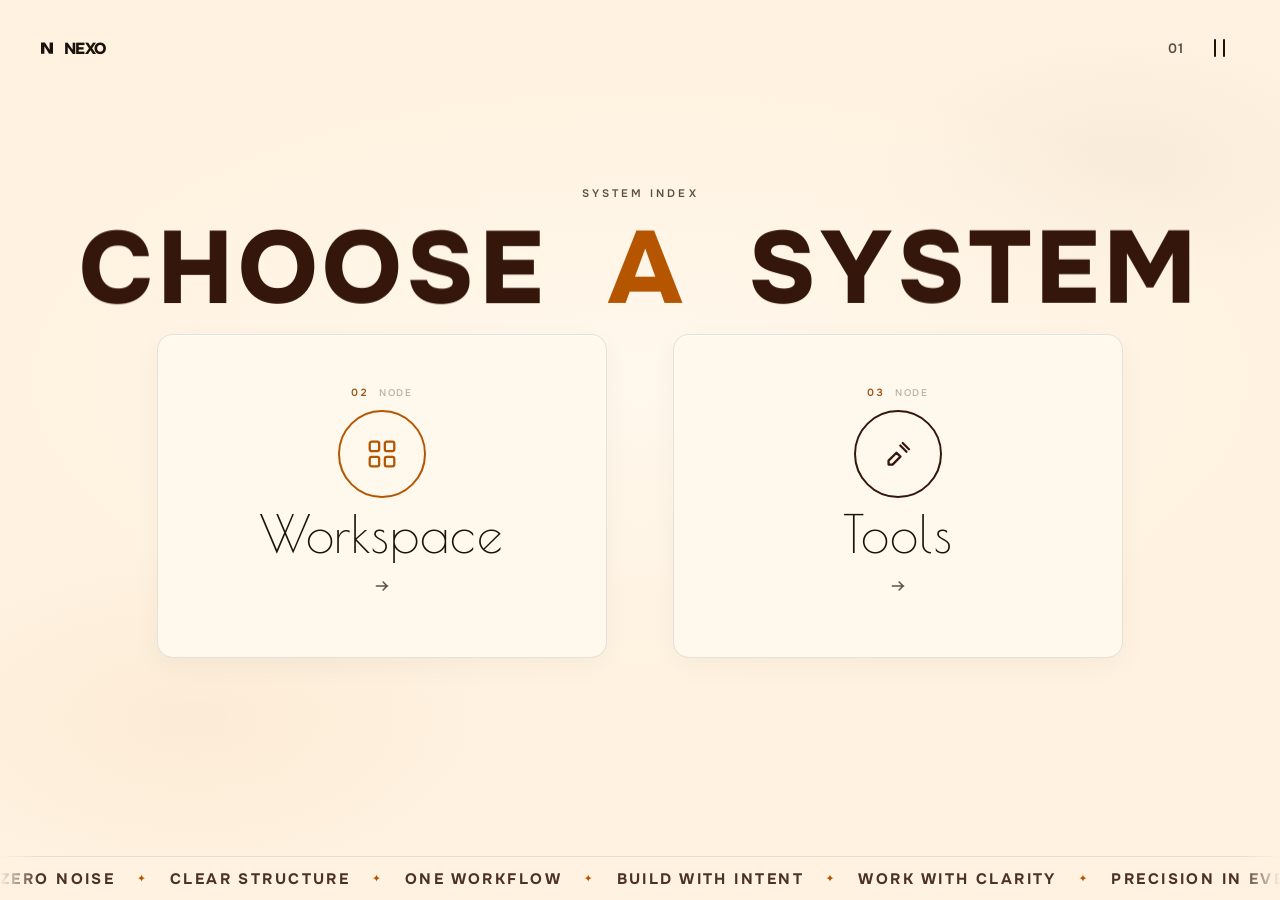
==== commit 4a03b4d9: "Add files via upload" ====
--- a/nexo-hero/index.html
+++ b/nexo-hero/index.html
@@ -766,6 +766,7 @@
           <span class="nexo-del-slot nexo-del-slot--md"><button class="nexo-del nexo-del--md" id="searchDeleteSelected" type="button" data-label="Delete" title="Move selected rows to Deleted" aria-label="Delete selected"><span class="nexo-del__gfx" aria-hidden="true"><svg class="nexo-del__lid" viewBox="0 0 448 512" focusable="false"><path d="M135.2 17.7L128 32H32C14.3 32 0 46.3 0 64S14.3 96 32 96H416c17.7 0 32-14.3 32-32s-14.3-32-32-32H320l-7.2-14.3C307.4 6.8 296.3 0 284.2 0H163.8c-12.1 0-23.2 6.8-28.6 17.7z"/></svg><svg class="nexo-del__can" viewBox="0 0 448 512" focusable="false"><path d="M416 128H32L53.2 467c1.6 25.3 22.6 45 47.9 45H346.9c25.3 0 46.3-19.7 47.9-45L416 128z"/></svg></span></button></span>
           <div class="print-actions">
             <button class="btn" id="printSearch" type="button">Print</button>
+            <button class="btn" id="printSearchSettings" type="button" title="Print settings">Settings</button>
           </div>
         </div>
         <div class="summary" id="searchSummary" aria-live="polite">0 slips | Total amount: 0.00</div>
@@ -784,6 +785,7 @@
         
         <!-- history filters bar removed -->
         <div class="summary" id="allSummary" aria-live="polite">0 slips | Total amount: 0.00</div>
+        <div class="print-actions" style="margin:0 0 10px;display:flex;gap:8px;justify-content:flex-end"><button class="btn" id="printHistoryPage" type="button">Print</button><button class="btn" id="printHistorySettings" type="button" title="Print settings">Settings</button></div>
         <div class="nexo-pager nexo-pager--top" id="allPagerTop" hidden aria-label="History pages (top)"></div>
         <div id="allTable" class="history-table-host"></div>
         <div class="nexo-pager" id="allPager" hidden aria-label="History pages"></div>
@@ -797,6 +799,7 @@
           <span class="empty-state-title">Trash is empty</span>
           <span class="empty-state-hint">Deleted slips appear here. Restore or permanently remove them.</span>
         </div>
+        <div class="print-actions" style="margin:0 0 10px;display:flex;gap:8px;justify-content:flex-end"><button class="btn" id="printTrashPage" type="button">Print</button><button class="btn" id="printTrashSettings" type="button" title="Print settings">Settings</button></div>
         <div id="trashTable" class="history-table-host"></div>
       </div>
     </section>
@@ -834,16 +837,16 @@
       <div class="panel nexo-page-panel ledger-panel">
         <div class="ledger-toolbar">
           <div class="ledger-filters">
-            <div class="field"><label for="ledgerParty">Party Account</label><select id="ledgerParty" autocomplete="off"><option value="">Select party</option></select></div>
+            <div class="field"><label for="ledgerParty">Party Account</label><select id="ledgerParty" data-clear-on-open autocomplete="off"><option value="">Select party</option></select></div>
             <div class="field"><label for="ledgerFrom">From Date</label><input id="ledgerFrom" type="date" /></div>
             <div class="field"><label for="ledgerTo">To Date</label><input id="ledgerTo" type="date" /></div>
           </div>
           <div class="ledger-actions">
             <button class="btn primary" id="viewLedger" type="button" title="View ledger">View ledger</button>
             <button class="btn" id="printLedger" type="button" title="Print ledger">Print</button>
-            <button class="btn" id="ledgerSettingsBtn" type="button" title="Print settings" data-page="settings">Settings</button>
+            <button class="btn" id="ledgerSettingsBtn" type="button" title="Print settings">Settings</button>
             <button class="btn" id="exportLedger" type="button" title="Export ledger CSV">Export CSV</button>
-            <button class="btn" id="resetLedger" type="button" title="Clear dates" hidden>Reset</button>
+            <button class="btn" id="resetLedger" type="button" title="Clear dates">Reset</button>
           </div>
         </div>
         <div id="ledgerSummary" class="ledger-summary"></div>
--- a/nexo-hero/nexo-workspace/workspace.css
+++ b/nexo-hero/nexo-workspace/workspace.css
@@ -1544,6 +1544,14 @@
   display: block !important;
   visibility: visible;
   pointer-events: auto;
+  animation: nexoPageIn 0.18s cubic-bezier(0.22, 1, 0.36, 1) both;
+}
+@keyframes nexoPageIn {
+  from { opacity: 0; transform: translateY(6px); }
+  to { opacity: 1; transform: none; }
+}
+@media (prefers-reduced-motion: reduce) {
+  #view-workspace .ws-page.is-active { animation: none; }
 }
 #view-workspace .ws-page[hidden]:not(.is-active) {
   display: none !important;
@@ -8662,9 +8670,49 @@
   from { opacity: 0; }
   to { opacity: 1; }
 }
+@keyframes nexoOverlayOut {
+  from { opacity: 1; }
+  to { opacity: 0; }
+}
 @keyframes nexoDialogIn {
   from { opacity: 0; transform: translateY(8px) scale(0.98); }
   to { opacity: 1; transform: translateY(0) scale(1); }
+}
+@keyframes nexoDialogOut {
+  from { opacity: 1; transform: translateY(0) scale(1); }
+  to { opacity: 0; transform: translateY(8px) scale(0.98); }
+}
+/* Closing mirrors the entrance in reverse (JS adds .is-closing, then
+   hides after the animation finishes) so the dialog fades out instead
+   of vanishing instantly the moment [hidden] is set. */
+#nexo-dialog-root.is-closing {
+  animation: nexoOverlayOut 0.15s ease forwards !important;
+  pointer-events: none !important;
+}
+#nexo-dialog-root.is-closing .nexo-dialog {
+  animation: nexoDialogOut 0.15s cubic-bezier(0.4, 0, 1, 1) forwards !important;
+}
+@media (prefers-reduced-motion: reduce) {
+  #nexo-dialog-root.is-closing,
+  #nexo-dialog-root.is-closing .nexo-dialog {
+    animation: none !important;
+  }
+}
+
+/* Quick Edit panel — same fade+scale entrance/exit as the confirm dialog,
+   so the two overlays feel consistent (audit §2.8). */
+#nexo-quick-edit-root.is-closing {
+  animation: nexoOverlayOut 0.15s ease forwards !important;
+  pointer-events: none !important;
+}
+#nexo-quick-edit-root.is-closing .nqe-panel {
+  animation: nexoDialogOut 0.15s cubic-bezier(0.4, 0, 1, 1) forwards !important;
+}
+@media (prefers-reduced-motion: reduce) {
+  #nexo-quick-edit-root.is-closing,
+  #nexo-quick-edit-root.is-closing .nqe-panel {
+    animation: none !important;
+  }
 }
 
 /* Solid opaque panel — never see table/page through the card */
@@ -10317,13 +10365,16 @@
   will-change: opacity, transform;
 }
 /* Keep stage content width locked to topbar edges (same inset) */
+/* NOTE: layout for .ws-stage is actually controlled via margin-left
+   further down (the `margin-left: calc(...)` block) — this rule's old
+   `left`/`right` values are superseded there and kept out to avoid a
+   second competing positioning system (see audit §2.1/§3). The
+   `transition` declared here is what actually wins the cascade for
+   `.ws-stage`, so it's kept in sync with the property that really
+   moves (`margin-left`) and with the rail's own 0.5s timing so the
+   content glides in step with the sidebar instead of snapping. */
 #view-workspace .ws-stage {
-  left: calc(var(--rail-w, 68px) + 16px) !important;
-  right: 16px !important;
-  transition: left 0.35s cubic-bezier(0.16, 1, 0.3, 1) !important;
-}
-body.rail-hidden #view-workspace .ws-stage {
-  left: 16px !important;
+  transition: margin-left 0.5s cubic-bezier(0.22, 1, 0.36, 1) !important;
 }
 #view-workspace .topbar-end [hidden] {
   display: none !important;
@@ -11249,7 +11300,10 @@
   flex-wrap: wrap;
   gap: 8px;
 }
-#view-workspace #ws-page-search .table-wrap {
+/* Table re-render fade — applied to every workspace table-wrap
+   (History, Search, Parties, Banks, Ledger, Trash), not just Search,
+   so filtering/sorting/refreshing feels consistent everywhere. */
+#view-workspace .table-wrap {
   animation: nexoSearchTableIn 0.28s ease both;
 }
 @keyframes nexoSearchTableIn {
@@ -11257,7 +11311,36 @@
   to { opacity: 1; transform: none; }
 }
 @media (prefers-reduced-motion: reduce) {
-  #view-workspace #ws-page-search .table-wrap { animation: none; }
+  #view-workspace .table-wrap { animation: none; }
+}
+
+/* Row enter/exit — rows fade+settle in on insert, and a JS-added
+   `.is-leaving` class (see workspace row add/remove helpers) fades
+   + collapses them out before they're actually removed from the DOM. */
+#view-workspace .table tbody tr,
+#view-workspace table.table tbody tr {
+  animation: nexoRowIn 0.22s cubic-bezier(0.22, 1, 0.36, 1) both;
+}
+#view-workspace .table tbody tr.is-leaving,
+#view-workspace table.table tbody tr.is-leaving {
+  animation: nexoRowOut 0.18s ease both;
+  pointer-events: none;
+}
+@keyframes nexoRowIn {
+  from { opacity: 0; transform: translateY(4px); }
+  to { opacity: 1; transform: none; }
+}
+@keyframes nexoRowOut {
+  from { opacity: 1; transform: none; }
+  to { opacity: 0; transform: translateY(-4px); }
+}
+@media (prefers-reduced-motion: reduce) {
+  #view-workspace .table tbody tr,
+  #view-workspace table.table tbody tr,
+  #view-workspace .table tbody tr.is-leaving,
+  #view-workspace table.table tbody tr.is-leaving {
+    animation: none;
+  }
 }
 
 /* =========================================================
@@ -12199,13 +12282,22 @@
   -webkit-overflow-scrolling: touch;
   box-shadow: none !important;
 }
-/* Lighter row hover — avoid full-row expensive paints */
+/* Lighter row hover — avoid full-row expensive paints.
+   A background-color-only transition is cheap even on large tables
+   (no transform/box-shadow), so it's kept instead of `transition: none`
+   — restores the smooth feel without the original repaint cost. */
 #view-workspace .table tbody tr:hover td {
   background: rgba(245, 230, 211, 0.55) !important;
-  transition: none !important;
+  transition: background-color 0.12s ease !important;
 }
 #view-workspace .table tbody td {
-  transition: none !important;
+  transition: background-color 0.12s ease !important;
+}
+@media (prefers-reduced-motion: reduce) {
+  #view-workspace .table tbody tr:hover td,
+  #view-workspace .table tbody td {
+    transition: none !important;
+  }
 }
 #view-workspace .nexo-pager {
   will-change: auto !important;
@@ -14066,356 +14158,158 @@
   opacity: 0.78;
 }
 
-/* ===== Ledger UI — WORKSPACE layout, NEXO theme ===== */
-#view-workspace .ledger-panel {
-  padding: 18px 18px 22px !important;
-}
+
+/* ===== Ledger WORKSPACE layout — NEXO theme (from working base) ===== */
+#view-workspace .ledger-panel { width: 100%; max-width: 100%; }
 #view-workspace .ledger-toolbar {
-  display: flex;
-  flex-wrap: wrap;
-  align-items: flex-end;
-  justify-content: space-between;
-  gap: 14px;
-  margin-bottom: 16px;
+  display: flex; flex-wrap: wrap; align-items: flex-end; gap: 12px 14px; margin-bottom: 16px;
 }
 #view-workspace .ledger-filters {
-  display: flex;
-  flex-wrap: wrap;
-  gap: 12px;
-  align-items: flex-end;
-  flex: 1 1 auto;
-}
-#view-workspace .ledger-filters .field {
-  min-width: 150px;
-}
+  display: grid; grid-template-columns: minmax(220px, 1.4fr) minmax(150px, 1fr) minmax(150px, 1fr);
+  gap: 12px; flex: 1 1 560px; min-width: min(100%, 560px); align-items: end;
+}
+#view-workspace .ledger-filters .field { min-width: 0; width: 100%; margin: 0; }
 #view-workspace .ledger-filters .field label {
-  display: block;
-  font-size: 11px;
-  font-weight: 700;
-  letter-spacing: 0.05em;
-  text-transform: uppercase;
-  color: #9A8474;
-  margin-bottom: 6px;
+  display: block; font-size: 11px; font-weight: 700; letter-spacing: 0.05em;
+  text-transform: uppercase; color: #9A8474; margin-bottom: 6px;
+}
+#view-workspace .ledger-filters .field select,
+#view-workspace .ledger-filters .field input[type="date"],
+#view-workspace .ledger-filters .field input {
+  width: 100% !important; min-width: 0 !important; height: 42px; border-radius: 12px !important;
 }
 #view-workspace .ledger-actions {
-  display: flex;
-  flex-wrap: wrap;
-  gap: 8px;
-  align-items: center;
+  display: flex; flex-wrap: wrap; gap: 8px; align-items: center; flex: 0 0 auto; margin-left: auto;
 }
 #view-workspace .ledger-actions .btn.primary {
-  min-width: 132px;
-  height: 40px;
-  font-weight: 700;
-  letter-spacing: 0.04em;
-  text-transform: uppercase;
+  min-width: 132px; height: 40px; font-weight: 700; letter-spacing: 0.04em; text-transform: uppercase;
 }
 #view-workspace .ledger-kpi-row {
-  display: grid;
-  grid-template-columns: repeat(4, minmax(0, 1fr));
-  gap: 12px;
-  margin-bottom: 16px;
+  display: grid; grid-template-columns: repeat(4, minmax(0, 1fr)); gap: 14px; margin: 4px 0 16px;
 }
 @media (max-width: 900px) {
-  #view-workspace .ledger-kpi-row {
-    grid-template-columns: repeat(2, minmax(0, 1fr));
-  }
+  #view-workspace .ledger-filters { grid-template-columns: 1fr; flex: 1 1 100%; }
+  #view-workspace .ledger-actions { width: 100%; margin-left: 0; }
+  #view-workspace .ledger-kpi-row { grid-template-columns: repeat(2, minmax(0, 1fr)); }
 }
 #view-workspace .ledger-kpi {
-  background: #FFF8ED;
-  border: 1px solid rgba(52, 23, 10, 0.10);
-  border-radius: 14px;
-  padding: 16px 18px;
-  display: flex;
-  flex-direction: column;
-  gap: 6px;
-  box-shadow: 0 1px 0 rgba(255,255,255,0.7) inset;
+  background: #FFFBF6; border: 1px solid rgba(52, 23, 10, 0.10); border-radius: 14px;
+  padding: 18px 20px; min-height: 88px; box-shadow: 0 1px 2px rgba(52, 23, 10, 0.04);
+  display: flex; flex-direction: column; gap: 6px;
 }
 #view-workspace .ledger-kpi__label {
-  font-size: 11px;
-  font-weight: 700;
-  letter-spacing: 0.06em;
-  text-transform: uppercase;
-  color: #9A8474;
+  font-size: 11px; font-weight: 700; letter-spacing: 0.07em; text-transform: uppercase; color: #9A8474;
 }
 #view-workspace .ledger-kpi__value {
-  font-size: 22px;
-  font-weight: 800;
-  color: #34170A;
-  letter-spacing: -0.02em;
-  line-height: 1.15;
-  font-variant-numeric: tabular-nums;
+  font-size: 24px; font-weight: 800; color: #34170A; letter-spacing: -0.02em;
+  line-height: 1.1; font-variant-numeric: tabular-nums;
 }
 #view-workspace .ledger-kpi__value.is-dr { color: #a33a2a; }
 #view-workspace .ledger-kpi__value.is-cr { color: #1a6b3c; }
-
 #view-workspace .ledger-table-wrap {
-  width: 100%;
-  overflow-x: auto;
-  border: 1px solid rgba(52, 23, 10, 0.10);
-  border-radius: 14px;
-  background: #FFFBF6;
-}
-#view-workspace .ledger-table {
-  width: 100%;
-  border-collapse: collapse;
-  font-size: 13px;
-  color: #34170A;
-}
+  width: 100%; overflow-x: auto; border: 1px solid rgba(52, 23, 10, 0.10);
+  border-radius: 14px; background: #FFFBF6;
+}
+#view-workspace .ledger-table { width: 100%; border-collapse: collapse; font-size: 13px; color: #34170A; }
 #view-workspace .ledger-table thead th {
-  text-align: left;
-  padding: 12px 14px;
-  font-size: 11px;
-  font-weight: 700;
-  letter-spacing: 0.05em;
-  text-transform: uppercase;
-  color: #9A8474;
-  background: #F7EFE3;
-  border-bottom: 1px solid rgba(52, 23, 10, 0.10);
-  white-space: nowrap;
+  text-align: left; padding: 12px 14px; font-size: 11px; font-weight: 700;
+  letter-spacing: 0.05em; text-transform: uppercase; color: #9A8474;
+  background: #F5EDE0; border-bottom: 1px solid rgba(52, 23, 10, 0.10); white-space: nowrap;
 }
 #view-workspace .ledger-table tbody td {
-  padding: 12px 14px;
-  border-bottom: 1px solid rgba(52, 23, 10, 0.06);
-  vertical-align: middle;
-  background: #FFFBF6;
-}
-#view-workspace .ledger-table tbody tr:nth-child(even) td {
-  background: #FFF6EA;
-}
-#view-workspace .ledger-table tbody tr:hover td {
-  background: rgba(52, 23, 10, 0.05);
-}
-#view-workspace .ledger-table .num {
-  text-align: right;
-  font-variant-numeric: tabular-nums;
-  white-space: nowrap;
-}
-#view-workspace .ledger-table .date-cell {
-  white-space: nowrap;
-  font-variant-numeric: tabular-nums;
-}
+  padding: 12px 14px; border-bottom: 1px solid rgba(52, 23, 10, 0.06); vertical-align: middle; background: #FFFBF6;
+}
+#view-workspace .ledger-table tbody tr:nth-child(even) td { background: #FFF6EA; }
+#view-workspace .ledger-table tbody tr:hover td { background: rgba(52, 23, 10, 0.05); }
+#view-workspace .ledger-table .num { text-align: right; font-variant-numeric: tabular-nums; white-space: nowrap; }
+#view-workspace .ledger-table .date-cell { white-space: nowrap; font-variant-numeric: tabular-nums; }
 #view-workspace .ledger-table .party-cell,
 #view-workspace .ledger-table .desc-cell {
-  max-width: 160px;
-  overflow: hidden;
-  text-overflow: ellipsis;
-  white-space: nowrap;
-}
-#view-workspace .ledger-table .ref-cell {
-  white-space: nowrap;
-  color: #6B5344;
-}
+  max-width: 160px; overflow: hidden; text-overflow: ellipsis; white-space: nowrap;
+}
+#view-workspace .ledger-table .ref-cell { white-space: nowrap; color: #6B5344; }
 #view-workspace .ledger-table .is-dr { color: #a33a2a; font-weight: 650; }
 #view-workspace .ledger-table .is-cr { color: #1a6b3c; font-weight: 650; }
 #view-workspace .ledger-table tfoot td {
-  padding: 12px 14px;
-  font-weight: 800;
-  background: #F3E6D3;
-  border-top: 2px solid rgba(52, 23, 10, 0.16);
+  padding: 13px 14px; font-weight: 800; background: #F3E6D3;
+  border-top: 2px solid #34170A; color: #34170A;
+}
+#view-workspace .ledger-total-row td:first-child {
+  text-transform: uppercase; letter-spacing: 0.04em; font-size: 12px;
+}
+
+/* Empty states */
+#view-workspace .nexo-empty,
+#view-workspace .empty.nexo-empty {
+  display: flex !important; align-items: center; justify-content: center;
+  min-height: 220px; margin: 8px 0 0; padding: 36px 24px; border-radius: 16px;
+  border: 1px solid rgba(52, 23, 10, 0.08); background: rgba(52, 23, 10, 0.03); text-align: center;
+}
+#view-workspace .nexo-empty__inner { display: flex; flex-direction: column; align-items: center; gap: 8px; max-width: 420px; }
+#view-workspace .nexo-empty .empty-state-title {
+  font-size: 12.5px; font-weight: 800; letter-spacing: 0.08em; text-transform: uppercase; color: #6B5344;
+}
+#view-workspace .nexo-empty .empty-state-hint { font-size: 13px; font-weight: 500; color: #9A8474; line-height: 1.45; }
+
+
+/* Ledger party select — same NexoSelect look as Search bank */
+#view-workspace #ws-page-ledger .ledger-filters .field {
+  position: relative;
+}
+#view-workspace #ws-page-ledger .nexo-select,
+#view-workspace #ws-page-ledger .nexo-select__btn,
+#view-workspace #ws-page-ledger .ledger-filters .field .nexo-select {
+  width: 100% !important;
+  max-width: 100% !important;
+}
+#view-workspace #ws-page-ledger .nexo-select__btn {
+  height: 42px !important;
+  min-height: 42px !important;
+  border-radius: 12px !important;
+  background: #FFFBF6 !important;
+  border: 1px solid rgba(52, 23, 10, 0.12) !important;
+  color: #34170A !important;
+  font-weight: 600 !important;
+  justify-content: space-between !important;
+}
+#view-workspace #ws-page-ledger .nexo-select__menu {
+  background: #FFF8ED !important;
+  border: 1px solid rgba(52, 23, 10, 0.12) !important;
+  border-radius: 12px !important;
+  box-shadow: 0 12px 32px rgba(52, 23, 10, 0.12) !important;
+  z-index: 50 !important;
+}
+#view-workspace #ws-page-ledger .nexo-select__option.is-active,
+#view-workspace #ws-page-ledger .nexo-select__option:hover {
+  background: rgba(52, 23, 10, 0.08) !important;
+}
+
+
+/* Search bank select — menu polish (match Find Transactions dropdown) */
+#view-workspace #ws-page-search .nexo-select {
+  width: 100%;
+}
+#view-workspace #ws-page-search .nexo-select__btn {
+  height: 42px;
+  border-radius: 12px;
+  background: #FFFBF6;
+  border: 1px solid rgba(52, 23, 10, 0.12);
+  font-weight: 600;
+}
+#view-workspace #ws-page-search .nexo-select__menu {
+  background: #FFF8ED;
+  border: 1px solid rgba(52, 23, 10, 0.12);
+  border-radius: 12px;
+  box-shadow: 0 14px 36px rgba(52, 23, 10, 0.14);
+  max-height: 280px;
+  overflow-y: auto;
+}
+#view-workspace #ws-page-search .nexo-select__option {
+  padding: 10px 14px;
+  font-weight: 600;
   color: #34170A;
 }
-#view-workspace .ledger-total-row td:first-child {
-  text-transform: uppercase;
-  letter-spacing: 0.04em;
-  font-size: 12px;
-}
-
-
-/* ===== Unified empty states (WORKSPACE-style panel) ===== */
-#view-workspace .nexo-empty,
-#view-workspace .empty.nexo-empty,
-#view-workspace .empty-state,
-#view-workspace .ledger-table-host .empty,
-#view-workspace .history-table-host .empty,
-#view-workspace .search-table-host .empty,
-#view-workspace .party-table-host .empty {
-  display: flex !important;
-  align-items: center;
-  justify-content: center;
-  min-height: 220px;
-  margin: 8px 0 0;
-  padding: 36px 24px;
-  border-radius: 16px;
-  border: 1px solid rgba(52, 23, 10, 0.08);
-  background: rgba(52, 23, 10, 0.03);
-  box-shadow: none;
-  text-align: center;
-}
-#view-workspace .nexo-empty__inner {
-  display: flex;
-  flex-direction: column;
-  align-items: center;
-  gap: 8px;
-  max-width: 420px;
-}
-#view-workspace .nexo-empty .empty-state-title,
-#view-workspace .empty.nexo-empty .empty-state-title,
-#view-workspace .empty-state .empty-state-title,
-#view-workspace .empty-state strong {
-  display: block;
-  font-size: 12.5px;
-  font-weight: 800;
-  letter-spacing: 0.08em;
-  text-transform: uppercase;
-  color: #6B5344;
-  margin: 0;
-}
-#view-workspace .nexo-empty .empty-state-hint,
-#view-workspace .empty.nexo-empty .empty-state-hint,
-#view-workspace .empty-state .empty-state-hint,
-#view-workspace .empty-state span:not(.empty-state-title) {
-  display: block;
-  font-size: 13px;
-  font-weight: 500;
-  color: #9A8474;
-  line-height: 1.45;
-  margin: 0;
-}
-
-/* ===== Ledger filters — fill the line ===== */
-#view-workspace .ledger-toolbar {
-  display: flex;
-  flex-wrap: wrap;
-  align-items: flex-end;
-  gap: 12px 14px;
-}
-#view-workspace .ledger-filters {
-  display: grid !important;
-  grid-template-columns: minmax(220px, 1.4fr) minmax(150px, 1fr) minmax(150px, 1fr);
-  gap: 12px;
-  flex: 1 1 560px;
-  min-width: min(100%, 560px);
-  align-items: end;
-}
-#view-workspace .ledger-filters .field {
-  min-width: 0 !important;
-  width: 100%;
-  margin: 0;
-}
-#view-workspace .ledger-filters .field select,
-#view-workspace .ledger-filters .field input[type="date"],
-#view-workspace .ledger-filters .field input {
-  width: 100% !important;
-  min-width: 0 !important;
-  height: 42px;
-  border-radius: 12px !important;
-}
-#view-workspace .ledger-actions {
-  flex: 0 0 auto;
-  margin-left: auto;
-}
-@media (max-width: 900px) {
-  #view-workspace .ledger-filters {
-    grid-template-columns: 1fr;
-    flex: 1 1 100%;
-  }
-  #view-workspace .ledger-actions {
-    width: 100%;
-    margin-left: 0;
-  }
-}
-
-
-/* ===== Empty states — always visible full panel ===== */
-#view-workspace .nexo-empty,
-#view-workspace .empty.nexo-empty,
-#view-workspace .party-table-host .empty,
-#view-workspace .ledger-table-host .empty,
-#view-workspace .history-table-host .empty,
-#view-workspace .search-table-host .empty,
-#view-workspace #partyTable .empty,
-#view-workspace #ledgerTable .empty,
-#view-workspace #allTable .empty,
-#view-workspace #searchTable .empty,
-#view-workspace #trashTable .empty {
-  display: flex !important;
-  visibility: visible !important;
-  opacity: 1 !important;
-  align-items: center !important;
-  justify-content: center !important;
-  min-height: 240px !important;
-  width: 100% !important;
-  margin: 12px 0 0 !important;
-  padding: 40px 28px !important;
-  border-radius: 16px !important;
-  border: 1px solid rgba(52, 23, 10, 0.08) !important;
-  background: rgba(52, 23, 10, 0.035) !important;
-  box-sizing: border-box !important;
-}
-
-/* ===== Ledger KPIs — WORKSPACE card style, NEXO theme ===== */
-#view-workspace .ledger-kpi-row {
-  display: grid !important;
-  grid-template-columns: repeat(4, minmax(0, 1fr)) !important;
-  gap: 14px !important;
-  margin: 4px 0 16px !important;
-}
-#view-workspace .ledger-kpi {
-  background: #FFFBF6 !important;
-  border: 1px solid rgba(52, 23, 10, 0.10) !important;
-  border-radius: 14px !important;
-  padding: 18px 20px !important;
-  min-height: 88px;
-  box-shadow: 0 1px 2px rgba(52, 23, 10, 0.04);
-}
-#view-workspace .ledger-kpi__label {
-  font-size: 11px !important;
-  font-weight: 700 !important;
-  letter-spacing: 0.07em !important;
-  text-transform: uppercase !important;
-  color: #9A8474 !important;
-  margin-bottom: 8px;
-  display: block;
-}
-#view-workspace .ledger-kpi__value {
-  font-size: 24px !important;
-  font-weight: 800 !important;
-  color: #34170A !important;
-  letter-spacing: -0.02em !important;
-  line-height: 1.1 !important;
-  font-variant-numeric: tabular-nums;
-}
-
-/* Ledger table full width + total bottom border like WORKSPACE */
-#view-workspace .ledger-table-wrap {
-  width: 100% !important;
-  border: 1px solid rgba(52, 23, 10, 0.10) !important;
-  border-radius: 14px !important;
-  overflow: hidden !important;
-  background: #FFFBF6 !important;
-}
-#view-workspace .ledger-table {
-  width: 100% !important;
-  border-collapse: collapse !important;
-}
-#view-workspace .ledger-table thead th {
-  background: #F5EDE0 !important;
-  border-bottom: 1px solid rgba(52, 23, 10, 0.10) !important;
-  text-align: left !important;
-  padding: 12px 14px !important;
-}
-#view-workspace .ledger-table tbody td {
-  padding: 12px 14px !important;
-  border-bottom: 1px solid rgba(52, 23, 10, 0.06) !important;
-}
-#view-workspace .ledger-table tfoot td {
-  background: #F3E6D3 !important;
-  border-top: 2px solid #34170A !important;
-  font-weight: 800 !important;
-  padding: 13px 14px !important;
-}
-#view-workspace .ledger-total-row td {
-  border-bottom: none !important;
-}
-#view-workspace .ledger-panel {
-  width: 100%;
-}
-#view-workspace #ws-page-ledger .nexo-page-panel {
-  width: 100%;
-  max-width: 100%;
-}
-#view-workspace .parties-summary:empty,
-#view-workspace .parties-summary[hidden] {
-  display: none !important;
-}
+#view-workspace #ws-page-search .nexo-select__option.is-active,
+#view-workspace #ws-page-search .nexo-select__option:hover {
+  background: rgba(52, 23, 10, 0.08);
+}
--- a/nexo-hero/nexo-tools/tools.css
+++ b/nexo-hero/nexo-tools/tools.css
@@ -86,6 +86,10 @@
 }
 .tools-shell__btn:hover { background: rgba(255, 242, 224, 0.08); }
 .tools-shell__btn svg { width: 15px; height: 15px; }
+.tools-shell__btn {
+  transition: background 0.2s cubic-bezier(0.22, 1, 0.36, 1), transform 0.2s cubic-bezier(0.22, 1, 0.36, 1);
+}
+.tools-shell__btn:active { transform: scale(0.96); }
 
 .tools-topbar {
   position: absolute;
@@ -198,6 +202,7 @@
   font-family: Inter, system-ui, sans-serif;
   font-size: 15px;
   box-sizing: border-box;
+  transition: border-color 0.2s cubic-bezier(0.22, 1, 0.36, 1), box-shadow 0.2s cubic-bezier(0.22, 1, 0.36, 1);
 }
 .tools-field textarea {
   min-height: 120px;
@@ -238,8 +243,13 @@
   letter-spacing: 0.1em;
   text-transform: uppercase;
   cursor: pointer;
-}
-.tools-btn:hover { background: #f5e6d3; }
+  transition:
+    background 0.2s cubic-bezier(0.22, 1, 0.36, 1),
+    transform 0.2s cubic-bezier(0.22, 1, 0.36, 1),
+    box-shadow 0.2s cubic-bezier(0.22, 1, 0.36, 1);
+}
+.tools-btn:hover { background: #f5e6d3; transform: translateY(-1px); box-shadow: 0 4px 10px rgba(52, 23, 10, 0.1); }
+.tools-btn:active { transform: translateY(0) scale(0.97); box-shadow: none; }
 .tools-btn.primary {
   background: #34170a;
   border-color: #34170a;
@@ -296,7 +306,9 @@
   letter-spacing: 0.06em;
   text-transform: uppercase;
   cursor: pointer;
-}
+  transition: color 0.15s ease, opacity 0.15s ease;
+}
+.tools-tally-row button:hover { color: #6e1c1c; }
 
 @media (max-width: 900px) {
   body.in-tools { --content-gutter: 12px; }
@@ -386,3 +398,44 @@
     right: 12px !important;
   }
 }
+
+/* =========================================================
+   MOTION BASELINE — brings Tools up to the same standard as
+   the rest of the app (audit §2.9): the screen fades/settles in
+   on open, and cards enter with a small stagger, using the same
+   duration/easing variables as the workspace where available.
+   ========================================================= */
+#view-tools.is-on {
+  animation: toolsScreenIn 0.22s cubic-bezier(0.22, 1, 0.36, 1) both;
+}
+@keyframes toolsScreenIn {
+  from { opacity: 0; transform: translateY(6px); }
+  to { opacity: 1; transform: none; }
+}
+.tools-card {
+  animation: toolsCardIn 0.28s cubic-bezier(0.22, 1, 0.36, 1) both;
+}
+.tools-card:nth-of-type(1) { animation-delay: 0.02s; }
+.tools-card:nth-of-type(2) { animation-delay: 0.06s; }
+.tools-card:nth-of-type(3) { animation-delay: 0.1s; }
+.tools-card:nth-of-type(4) { animation-delay: 0.14s; }
+@keyframes toolsCardIn {
+  from { opacity: 0; transform: translateY(8px); }
+  to { opacity: 1; transform: none; }
+}
+.tools-result {
+  transition: background 0.2s ease;
+}
+@media (prefers-reduced-motion: reduce) {
+  #view-tools.is-on,
+  .tools-card,
+  .tools-shell__btn,
+  .tools-field input,
+  .tools-field textarea,
+  .tools-field select,
+  .tools-btn,
+  .tools-tally-row button {
+    animation: none !important;
+    transition: none !important;
+  }
+}
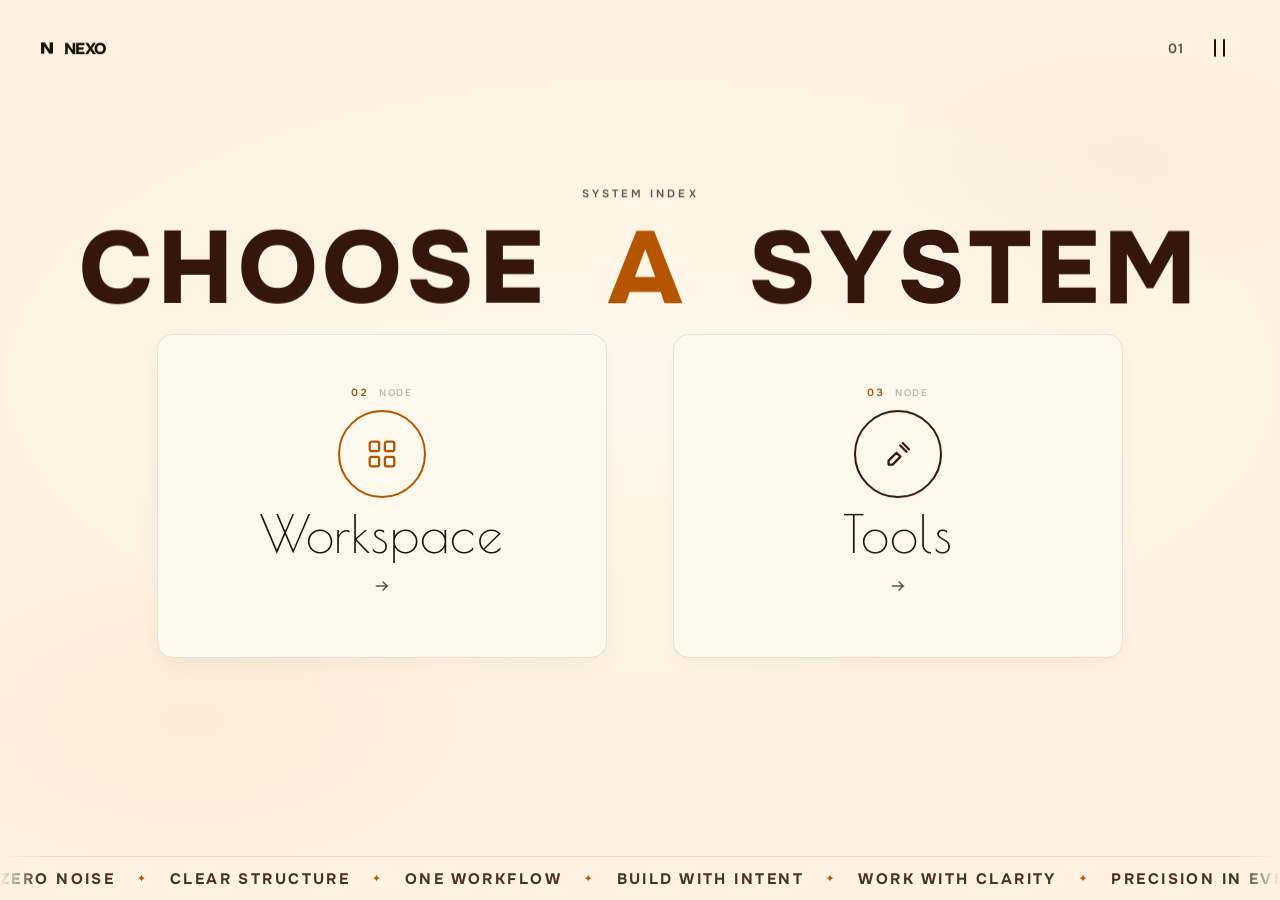
==== commit c1356f61: "Add files via upload" ====
--- a/nexo-hero/index.html
+++ b/nexo-hero/index.html
@@ -29,6 +29,7 @@
   <link rel="stylesheet" href="nexo-tools/tools.css" />
   <link rel="stylesheet" href="vendor/lenis.css" />
   <link rel="stylesheet" href="nexo-scroll.css" />
+  <link rel="stylesheet" href="nexo-butter.css" />
   <script>
     /* Early session restore flag — runs before first paint to avoid hero flash */
     (function () {
@@ -1286,7 +1287,8 @@
   </div>
 
   <script src="vendor/chart.umd.min.js"></script>
-  <script src="https://cdn.jsdelivr.net/npm/gsap@3.12.5/dist/gsap.min.js"></script>
+  <script src="vendor/gsap.min.js"></script>
+  <script src="nexo-butter.js"></script>
   <script src="vendor/lenis.min.js"></script>
   <script src="nexo-scroll.js"></script>
   <script src="nexo-menu/menu.js"></script>
@@ -1301,12 +1303,11 @@
   <script src="nexo-workspace/new-slip.js"></script>
   <script src="nexo-workspace/nexo-select.js"></script>
   <script src="nexo-workspace/nexo-print.js"></script>
-
-
-
-<script src="nexo-workspace/nexo-pages.js"></script>
+  <script src="nexo-workspace/nexo-pages.js"></script>
   <script src="nexo-tools/tools.js"></script>
-  <script src="script.js"></script>
+
+
+<script src="script.js"></script>
 </body>
 </html>
 
--- a/nexo-hero/nexo-workspace/workspace.css
+++ b/nexo-hero/nexo-workspace/workspace.css
@@ -5715,7 +5715,7 @@
   width: 100%;
   max-width: 100%;
   overflow-x: auto;
-  overflow-y: visible;
+  overflow-y: hidden;
   max-height: none;
   border: 1px solid #E8D8C5 !important;
   border-radius: 14px !important;
@@ -10026,7 +10026,7 @@
 /* ===== Table density + centered columns (Admin / all hosts) ===== */
 #view-workspace .table-wrap {
   overflow-x: auto;
-  overflow-y: visible;
+  overflow-y: hidden;
   max-height: none;
   -webkit-overflow-scrolling: touch;
 }
@@ -11300,15 +11300,14 @@
   flex-wrap: wrap;
   gap: 8px;
 }
-/* Table re-render fade — applied to every workspace table-wrap
-   (History, Search, Parties, Banks, Ledger, Trash), not just Search,
-   so filtering/sorting/refreshing feels consistent everywhere. */
+/* Table re-render fade lives in nexo-butter.css. Animating .table-wrap here
+   retriggered on every History innerHTML rebuild and flashed an inner scrollbar. */
 #view-workspace .table-wrap {
-  animation: nexoSearchTableIn 0.28s ease both;
+  animation: none;
 }
 @keyframes nexoSearchTableIn {
-  from { opacity: 0.55; transform: translateY(4px); }
-  to { opacity: 1; transform: none; }
+  from { opacity: 0; }
+  to { opacity: 1; }
 }
 @media (prefers-reduced-motion: reduce) {
   #view-workspace .table-wrap { animation: none; }
@@ -11327,12 +11326,12 @@
   pointer-events: none;
 }
 @keyframes nexoRowIn {
-  from { opacity: 0; transform: translateY(4px); }
-  to { opacity: 1; transform: none; }
+  from { opacity: 0; }
+  to { opacity: 1; }
 }
 @keyframes nexoRowOut {
-  from { opacity: 1; transform: none; }
-  to { opacity: 0; transform: translateY(-4px); }
+  from { opacity: 1; }
+  to { opacity: 0; }
 }
 @media (prefers-reduced-motion: reduce) {
   #view-workspace .table tbody tr,
@@ -11476,9 +11475,11 @@
 
 #view-workspace .table-wrap {
   overflow-x: auto;
-  overflow-y: visible;
+  overflow-y: hidden;
+  overflow-y: clip;
   max-height: none;
   overscroll-behavior-x: contain;
+  transform: none;
 }
 
 #view-workspace .table thead th,
@@ -12150,7 +12151,7 @@
 
 /* Smooth tables: avoid expensive paints */
 #view-workspace .table-wrap {
-  contain: layout style;
+  contain: none;
 }
 #view-workspace .table tbody tr {
   /* content-visibility removed — caused jank while scrolling long tables */
@@ -12277,8 +12278,9 @@
 
 /* ===== Workspace smoothness (no transform on ancestors of fixed rail/topbar) ===== */
 #view-workspace .table-wrap {
-  contain: layout style;
+  contain: none;
   overflow-x: auto;
+  overflow-y: hidden;
   -webkit-overflow-scrolling: touch;
   box-shadow: none !important;
 }
--- a/nexo-hero/nexo-scroll.css
+++ b/nexo-hero/nexo-scroll.css
@@ -18,7 +18,7 @@
   overflow-x: hidden !important;
   overflow-y: auto !important;
   scroll-behavior: auto !important;
-  scrollbar-gutter: auto;
+  scrollbar-gutter: stable;
   scrollbar-width: thin;
   scrollbar-color: rgba(52, 23, 10, 0.32) transparent;
 }
@@ -171,6 +171,7 @@
   padding-left: 0 !important;
   padding-right: 0 !important;
   box-sizing: border-box !important;
+  transition: margin-left 0.5s cubic-bezier(0.22, 1, 0.36, 1) !important;
 }
 
 body.rail-hidden #view-workspace.is-on .ws-stage {
@@ -228,7 +229,6 @@
   overscroll-behavior: contain;
 }
 
-#view-workspace .table-wrap,
 #view-workspace .search-table-host,
 #view-workspace .history-table-host,
 #view-workspace .party-table-host,
@@ -248,7 +248,8 @@
   max-width: 100%;
   position: relative;
   overflow-x: auto !important;
-  overflow-y: visible !important;
+  overflow-y: hidden !important;
+  overflow-y: clip !important;
   max-height: none !important;
   -webkit-overflow-scrolling: touch;
   overscroll-behavior-x: contain;
@@ -534,7 +535,8 @@
   #view-workspace .party-table-host,
   #view-workspace .trash-table-host {
     overflow-x: auto !important;
-    overflow-y: visible !important;
+    overflow-y: hidden !important;
+    overflow-y: clip !important;
     -webkit-overflow-scrolling: touch;
   }
   #view-workspace .table thead th,
--- a/nexo-hero/nexo-butter.css
+++ b/nexo-hero/nexo-butter.css
@@ -0,0 +1,220 @@
+/* NEXO butter — loaded last. Cascade-winning motion + table-scroll lock.
+   Transform/opacity only. Respects prefers-reduced-motion. */
+
+:root {
+  --butter-ease: cubic-bezier(0.22, 1, 0.36, 1);
+  --butter-expo: cubic-bezier(0.16, 1, 0.3, 1);
+  --butter-dur: 0.5s;
+  --butter-fast: 0.2s;
+}
+
+/* —— 2.1 Sidebar: content glides with the rail (margin-left is the winner) —— */
+html body.in-workspace #view-workspace.is-on .ws-stage,
+#view-workspace.is-on .ws-stage,
+#view-workspace .ws-stage {
+  transition: margin-left 0.5s cubic-bezier(0.22, 1, 0.36, 1) !important;
+}
+body.rail-hidden #view-workspace.is-on .ws-stage,
+body.rail-hidden #view-workspace .ws-stage {
+  transition: margin-left 0.5s cubic-bezier(0.22, 1, 0.36, 1) !important;
+}
+#view-workspace .topbar {
+  transition: left 0.5s cubic-bezier(0.22, 1, 0.36, 1) !important;
+}
+#view-workspace .nexo-shell {
+  transition: left 0.5s cubic-bezier(0.22, 1, 0.36, 1) !important;
+}
+
+/* Page enter is GSAP (hero stagger) — kill the old whole-page translate
+   which shoved tables and flashed an inner scrollbar. */
+#view-workspace .ws-page.is-active {
+  animation: none !important;
+}
+#view-workspace .ws-page.is-entering {
+  will-change: opacity;
+}
+
+/* —— KPI numbers: no width jitter while counting —— */
+#view-workspace .kpi-card .stat-value,
+#view-workspace .stat-value,
+#view-workspace .ledger-kpi__value {
+  font-variant-numeric: tabular-nums lining-nums;
+  font-feature-settings: "tnum" 1, "lnum" 1;
+  display: inline-block;
+}
+#view-workspace #dCount,
+#view-workspace #dToday,
+#view-workspace #dMonth {
+  min-width: 2.5ch;
+}
+#view-workspace #dAmount {
+  min-width: 8ch;
+}
+
+/* —— Table scrollbar flicker (History / Search / Trash / …) ——
+   overflow-x:auto + overflow-y:visible computes y to auto.
+   Translating the wrap (or fading it on every innerHTML rebuild) makes a
+   nested bar appear, then vanish. Lock Y, never transform the wrap, never
+   CSS-animate it, and hide the gutter so layout never jumps. */
+#view-workspace .table-wrap,
+#view-workspace .ledger-table-wrap,
+#view-workspace .search-table-host .table-wrap,
+#view-workspace .history-table-host .table-wrap,
+#view-workspace #allTable .table-wrap,
+#view-workspace #searchTable .table-wrap,
+#view-workspace #trashTable .table-wrap,
+#view-workspace #partiesTable .table-wrap,
+#view-workspace #banksTable .table-wrap,
+#view-workspace #ledgerTable .table-wrap {
+  contain: none !important;
+  transform: none !important;
+  filter: none !important;
+  animation: none !important;
+  will-change: auto !important;
+  overflow-x: auto !important;
+  overflow-y: hidden !important;
+  max-height: none !important;
+  scrollbar-gutter: auto;
+  scrollbar-width: none;
+  -webkit-overflow-scrolling: touch;
+}
+#view-workspace .table-wrap::-webkit-scrollbar,
+#view-workspace .ledger-table-wrap::-webkit-scrollbar {
+  width: 0 !important;
+  height: 0 !important;
+  display: none !important;
+  background: transparent;
+}
+
+/* Hosts may hero-slide; they must not become overflow boxes. */
+#view-workspace .search-table-host,
+#view-workspace .history-table-host,
+#view-workspace .party-table-host,
+#view-workspace .parties-table-host,
+#view-workspace .banks-table-host,
+#view-workspace .ledger-table-host,
+#view-workspace .trash-table-host,
+#view-workspace .table-host {
+  overflow: visible !important;
+}
+
+#view-workspace .table,
+#view-workspace table.table {
+  width: 100%;
+  max-width: 100%;
+}
+
+/* Row enter: opacity only — translateY overflows the wrap and flashes a bar.
+   Short enough that a full table rebuild (filter/sort) still feels instant. */
+#view-workspace .table tbody tr,
+#view-workspace table.table tbody tr {
+  animation: nexoRowFade 0.16s ease both;
+  transform: none !important;
+}
+@keyframes nexoRowFade {
+  from { opacity: 0; }
+  to { opacity: 1; }
+}
+#view-workspace .table tbody tr.is-leaving,
+#view-workspace table.table tbody tr.is-leaving {
+  animation: nexoRowOutButter 0.16s ease both !important;
+  pointer-events: none;
+}
+@keyframes nexoRowOutButter {
+  from { opacity: 1; }
+  to { opacity: 0; }
+}
+
+/* Cheap hover — background only */
+#view-workspace .table tbody td {
+  transition: background-color 0.14s ease !important;
+}
+#view-workspace .table tbody tr:hover td {
+  background: rgba(245, 230, 211, 0.55) !important;
+  transition: background-color 0.14s ease !important;
+}
+
+/* —— History filter menus (hx) open/close —— */
+#view-workspace .hx-menu {
+  display: block !important;
+  opacity: 0;
+  visibility: hidden;
+  pointer-events: none;
+  transform: translateY(-8px) scale(0.985);
+  transform-origin: top left;
+  transition:
+    opacity 0.18s ease,
+    transform 0.2s cubic-bezier(0.22, 1, 0.36, 1),
+    visibility 0.2s;
+}
+#view-workspace .hx-menu[hidden] {
+  display: block !important;
+}
+#view-workspace .hx-menu.is-open,
+#view-workspace .hx-chip.is-open > .hx-menu {
+  opacity: 1;
+  visibility: visible;
+  pointer-events: auto;
+  transform: none;
+}
+
+/* —— Tools screen motion baseline —— */
+#view-tools .tools-card {
+  transition:
+    transform 0.2s cubic-bezier(0.22, 1, 0.36, 1),
+    box-shadow 0.2s ease,
+    border-color 0.2s ease;
+}
+#view-tools .tools-card:hover {
+  transform: translateY(-2px);
+  box-shadow: 0 10px 24px rgba(52, 23, 10, 0.08);
+  border-color: rgba(181, 85, 0, 0.28);
+}
+#view-tools .tools-stage {
+  overflow: visible;
+}
+
+/* —— Dialog / quick-edit close —— */
+#nexo-dialog-root.is-closing,
+#nexo-quick-edit-root.is-closing {
+  animation: nexoOverlayOut 0.16s ease both;
+}
+#nexo-dialog-root.is-closing .nexo-dialog,
+#nexo-quick-edit-root.is-closing .nqe-panel {
+  animation: nexoDialogOut 0.16s ease both;
+}
+@keyframes nexoOverlayOut {
+  from { opacity: 1; }
+  to { opacity: 0; }
+}
+@keyframes nexoDialogOut {
+  from { opacity: 1; transform: translateY(0) scale(1); }
+  to { opacity: 0; transform: translateY(8px) scale(0.98); }
+}
+
+@media (prefers-reduced-motion: reduce) {
+  html body.in-workspace #view-workspace.is-on .ws-stage,
+  #view-workspace.is-on .ws-stage,
+  #view-workspace .ws-stage,
+  #view-workspace .topbar,
+  #view-workspace .nexo-shell,
+  #view-workspace .nexo-rail,
+  #view-workspace .table-wrap,
+  #view-workspace .table tbody tr,
+  #view-workspace .hx-menu,
+  #view-tools .tools-card,
+  #nexo-dialog-root.is-closing,
+  #nexo-quick-edit-root.is-closing {
+    transition: none !important;
+    animation: none !important;
+    transform: none !important;
+    filter: none !important;
+  }
+}
+
+@media (max-width: 900px) {
+  html body.in-workspace #view-workspace.is-on .ws-stage,
+  #view-workspace.is-on .ws-stage {
+    transition: margin-left 0.4s cubic-bezier(0.22, 1, 0.36, 1) !important;
+  }
+}
